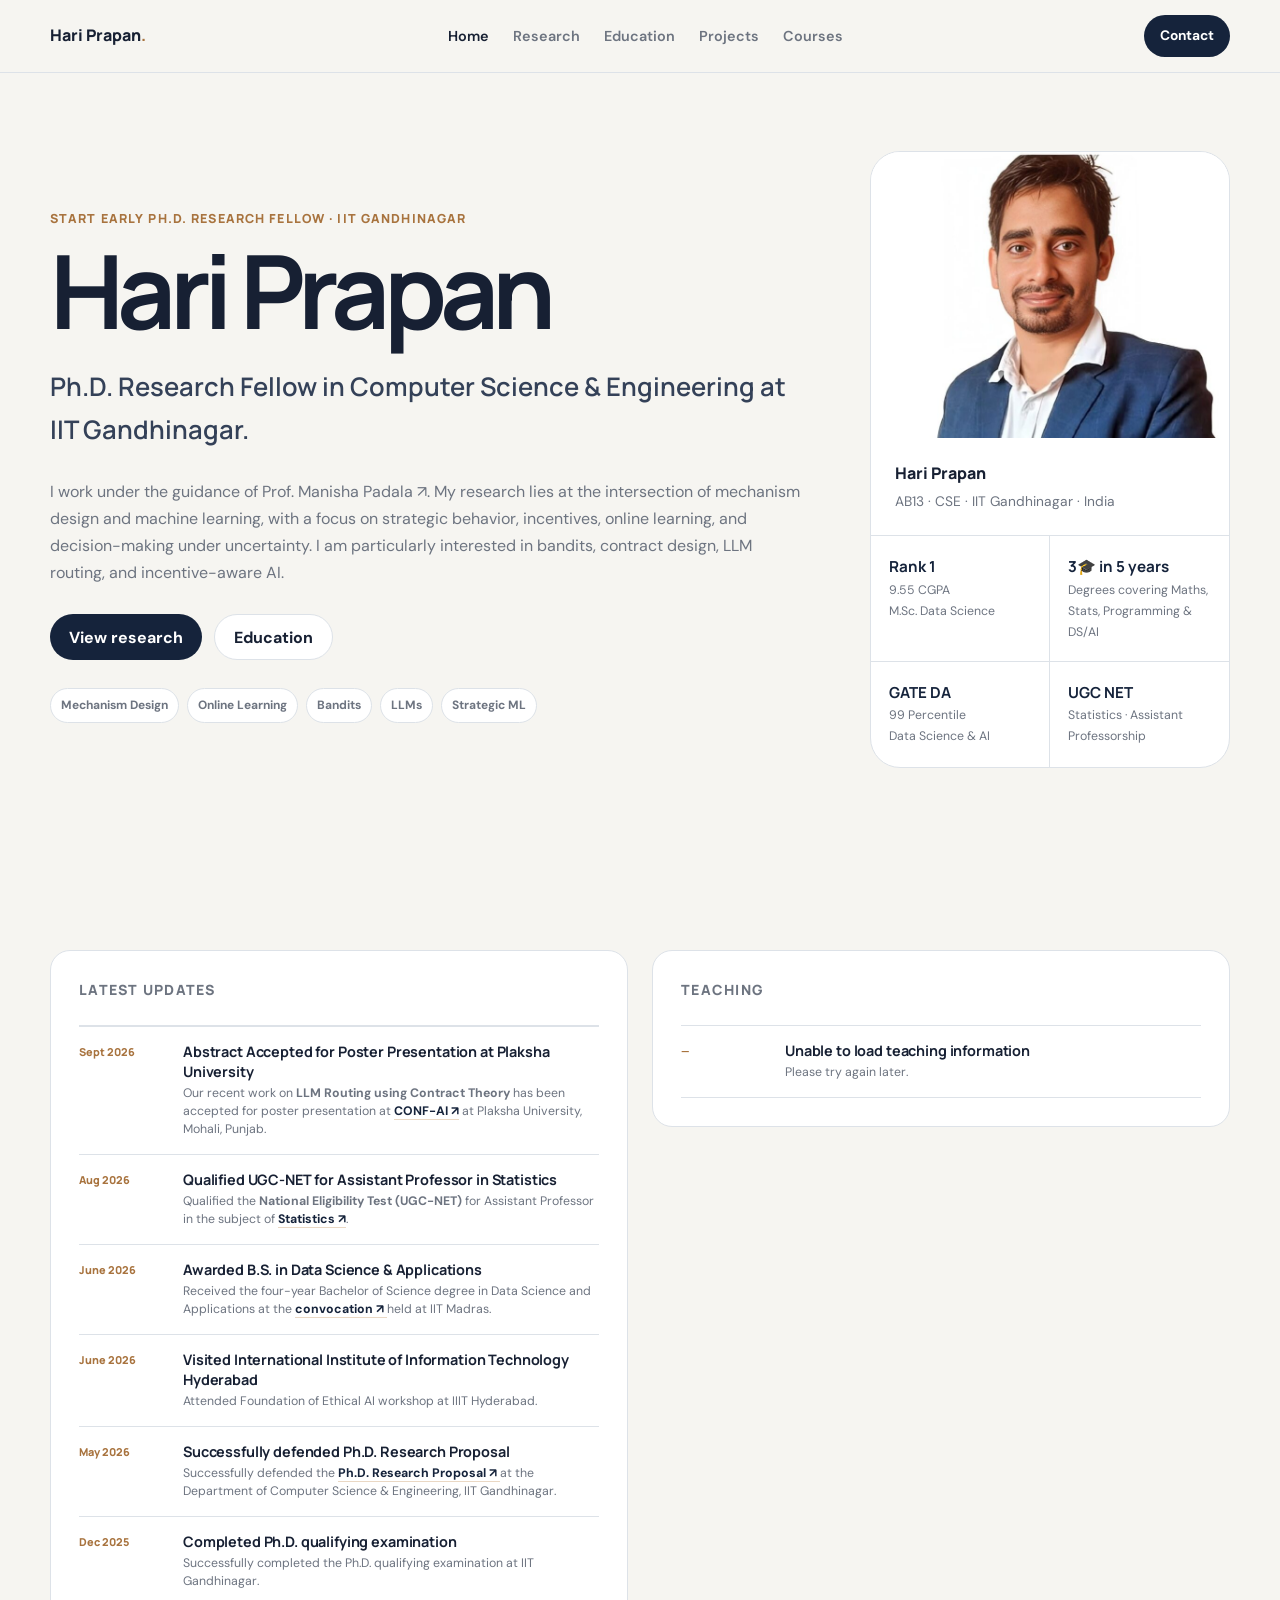
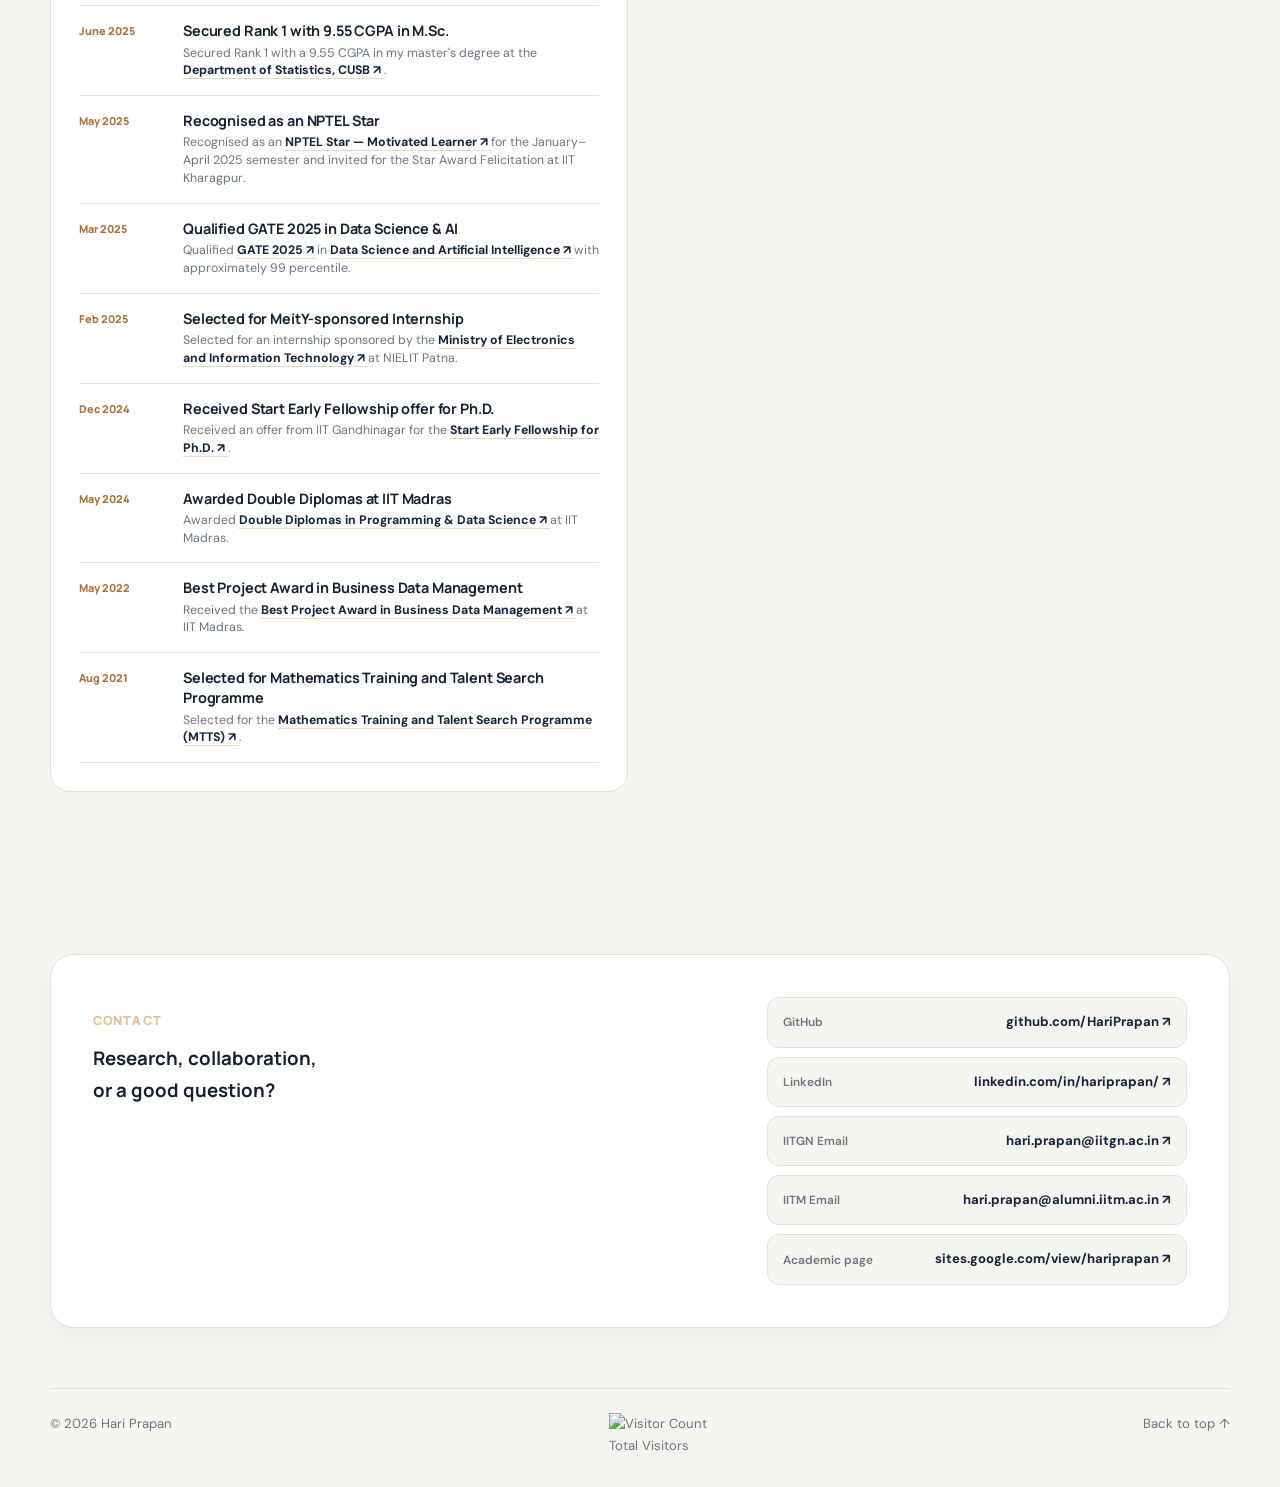
==== index.html @ aa868833 "Update index.html" ====
<!DOCTYPE html><html lang="en">
 <head>
  <link rel="canonical" href="https://www.hariprapan.in/">
  <meta charset="UTF-8"><meta name="viewport" content="width=device-width,initial-scale=1.0"><meta name="description" content="Hari Prapan — Ph.D. Research Fellow at IIT Gandhinagar.">
  <title>Hari Prapan | Ph.D. Research Fellow</title><link rel="preconnect" href="https://fonts.googleapis.com"><link rel="preconnect" href="https://fonts.gstatic.com" crossorigin><link href="https://fonts.googleapis.com/css2?family=DM+Sans:wght@400;500;600;700&family=Manrope:wght@500;600;700;800&display=swap" rel="stylesheet"><link rel="stylesheet" href="style.css">
 </head>
 
  
  <body>
    
    
    <header class="site-header"><div class="nav-shell"><a class="brand" href="index.html">Hari Prapan<span>.</span></a><nav class="nav-links"><a class="active" href="index.html">Home</a><a class="" href="research/">Research</a><a class="" href="education/">Education</a><a class="" href="projects/">Projects</a><a class="" href="courses/">Courses</a></nav>
  <a class="nav-cta" href="index.html#contact">Contact</a>
 
</div>
</header>
  <main id="top">
<section class="hero"><div class="container hero-grid"><div><p class="eyebrow">Start Early Ph.D. Research Fellow · IIT Gandhinagar</p><h1>Hari Prapan</h1><p class="hero-role">Ph.D. Research Fellow in Computer Science &amp; Engineering at IIT Gandhinagar.</p><p class="hero-description">
 I work under the guidance of Prof.
 <a
          href="https://iitgn.ac.in/faculty/cse/fac-manisha"
          target="_blank"
          rel="noreferrer"
        > Manisha Padala ↗</a>. 
 
 My research lies at the intersection of mechanism design and machine learning, with a focus on strategic behavior, incentives, online learning, and decision-making under uncertainty. I am particularly interested in bandits, contract design, LLM routing, and incentive-aware AI.</p><div class="hero-actions"><a class="btn btn-primary" href="research/">View research</a><a class="btn btn-secondary" href="education/">Education</a></div><div class="topic-row"><span>Mechanism Design</span><span>Online Learning</span><span>Bandits</span><span>LLMs</span><span>Strategic ML</span></div></div>
 <aside class="profile-panel"><div class="profile-photo"><img src="images/profile.jpg" alt="Hari Prapan"></div>
  <div class="profile-info"><p class="profile-name">Hari Prapan</p>
   <p class="profile-location">AB13 · CSE · IIT Gandhinagar · India</p></div>
  <div class="profile-stats">
    <div><strong>Rank 1</strong><span>9.55 CGPA <br> M.Sc. Data Science </span></div>
   <div><strong>3🎓 in 5 years</strong><span>Degrees covering Maths, Stats, Programming &amp DS/AI</span></div>
   
  
  <div><strong>GATE DA</strong><span>99 Percentile <br> Data Science &amp; AI </span></div>
   <div><strong>UGC NET</strong><span>Statistics · Assistant Professorship  </span></div>
  
  </div></aside></div>

</section>

  <section class="section">
  <div class="container">

    <div class="home-dual-grid">

      <!-- =========================
           LATEST UPDATES
           ========================= -->

      <section class="home-panel">

        <div class="home-panel-head">
          <p class="section-index">Latest updates</p>
         
        </div>

        <div class="compact-list">

       <div class="compact-list">

<article class="compact-row"> 
 <time>Sept 2026</time> 
 <div> 
  <h3> Abstract Accepted for Poster Presentation at Plaksha University </h3> 
  <p> Our recent work on <strong>LLM Routing using Contract Theory</strong> has been accepted for poster presentation at <a href="https://conf-ai.in/" target="_blank" rel="noreferrer">CONF-AI ↗</a> at Plaksha University, Mohali, Punjab. </p> 
 </div> </article>

<article class="compact-row"> 
 <time>Aug 2026</time> 
 <div> 
  <h3> Qualified UGC-NET for Assistant Professor in Statistics </h3> 
  <p> Qualified the <strong>National Eligibility Test (UGC-NET)</strong> for Assistant Professor in the subject of <a href="https://ugcnetonline.in/NTA_All_R_Syllabus/107/Syllabus_Statistics_UGC_NET_English.pdf" target="_blank" rel="noreferrer">Statistics ↗</a>. </p> 
 </div> </article>

  <article class="compact-row">
    <time>June 2026</time>
    <div>
      <h3>
        Awarded B.S. in Data Science &amp; Applications
      </h3>
      <p>
        Received the four-year Bachelor of Science degree in
        Data Science and Applications at the <a
          href="https://www.youtube.com/live/e6p_l44IxlU?si=OMQI3lF2x8QJC7eK&t=7065"
          target="_blank"
          rel="noreferrer"
        > convocation ↗ </a> held at IIT Madras.
      </p>
    </div>
  </article>

         <article class="compact-row">
    <time>June 2026</time>
    <div>
      <h3>
       Visited International Institute of Information Technology Hyderabad
      </h3>
      <p>
        Attended Foundation of Ethical AI workshop at IIIT Hyderabad.
      </p>
    </div>
  </article>


  <article class="compact-row">
    <time>May 2026</time>
    <div>
      <h3>
        Successfully defended Ph.D. Research Proposal
      </h3>
      <p>
        Successfully defended the
        <a
          href="https://iitgnacin-my.sharepoint.com/:p:/g/personal/hari_prapan_iitgn_ac_in/IQDS4etAulsVSpcJLOwormsEAVuypYls7J4bC6ffzDvgoTs?e=oeKnL8"
          target="_blank"
          rel="noreferrer"
        >
          Ph.D. Research Proposal ↗
        </a>
        at the Department of Computer Science &amp; Engineering,
        IIT Gandhinagar.
      </p>
    </div>
  </article>


  <article class="compact-row">
    <time>Dec 2025</time>
    <div>
      <h3>
        Completed Ph.D. qualifying examination
      </h3>
      <p>
        Successfully completed the Ph.D. qualifying examination
        at IIT Gandhinagar.
      </p>
    </div>
  </article>


  <article class="compact-row">
    <time>June 2025</time>
    <div>
      <h3>
        Secured Rank 1 with 9.55 CGPA in M.Sc.
      </h3>
      <p>
        Secured Rank 1 with a 9.55 CGPA in my master's degree at the
        <a
          href="https://www.cusb.ac.in/index.php?option=com_content&view=article&id=55&Itemid=171"
          target="_blank"
          rel="noreferrer"
        >
          Department of Statistics, CUSB ↗
        </a>.
      </p>
    </div>
  </article>


  <article class="compact-row">
    <time>May 2025</time>
    <div>
      <h3>
        Recognised as an NPTEL Star
      </h3>
      <p>
        Recognised as an
        <a
          href="https://nptel.ac.in/nptelstars/motivatedlearners"
          target="_blank"
          rel="noreferrer"
        >
          NPTEL Star — Motivated Learner ↗
        </a>
        for the January–April 2025 semester and invited for the
        Star Award Felicitation at IIT Kharagpur.
      </p>
    </div>
  </article>


  <article class="compact-row">
    <time>Mar 2025</time>
    <div>
      <h3>
        Qualified GATE 2025 in Data Science &amp; AI
      </h3>
      <p>
        Qualified
        <a
          href="https://www.cusb.ac.in/index.php?option=com_content&view=article&id=687:over-50-students-from-various-departments-of-cusb-qualified-for-gate-2025&catid=57&Itemid=620"
          target="_blank"
          rel="noreferrer"
        >
          GATE 2025 ↗
        </a>
        in
        <a
          href="https://gate2025.iitr.ac.in/doc/2025/GATE%20_DA_2025_Syllabus.pdf"
          target="_blank"
          rel="noreferrer"
        >
          Data Science and Artificial Intelligence ↗
        </a>
        with approximately 99 percentile.
      </p>
    </div>
  </article>


  <article class="compact-row">
    <time>Feb 2025</time>
    <div>
      <h3>
        Selected for MeitY-sponsored Internship
      </h3>
      <p>
        Selected for an internship sponsored by the
        <a
          href="https://meity.gov.in/"
          target="_blank"
          rel="noreferrer"
        >
          Ministry of Electronics and Information Technology ↗
        </a>
        at NIELIT Patna.
      </p>
    </div>
  </article>


  <article class="compact-row">
    <time>Dec 2024</time>
    <div>
      <h3>
        Received Start Early Fellowship offer for Ph.D.
      </h3>
      <p>
        Received an offer from IIT Gandhinagar for the
        <a
          href="https://drive.google.com/file/d/1uuGOhUG_l1PXZbq8plpixRCumXKdYAtV/view?usp=sharing"
          target="_blank"
          rel="noreferrer"
        >
          Start Early Fellowship for Ph.D. ↗
        </a>.
      </p>
    </div>
  </article>


  <article class="compact-row">
    <time>May 2024</time>
    <div>
      <h3>
        Awarded Double Diplomas at IIT Madras
      </h3>
      <p>
        Awarded
        <a
          href="https://youtu.be/Y0g2b3J8hXM?si=j49SqwjhG3Vkfgus&t=1729"
          target="_blank"
          rel="noreferrer"
        >
          Double Diplomas in Programming &amp; Data Science ↗
        </a>
        at IIT Madras.
      </p>
    </div>
  </article>


  <article class="compact-row">
    <time>May 2022</time>
    <div>
      <h3>
        Best Project Award in Business Data Management
      </h3>
      <p>
        Received the
        <a
          href="https://study.iitm.ac.in/student-achievements/projects/BDM%20Capstone/2022/May%20Term%202022"
          target="_blank"
          rel="noreferrer"
        >
          Best Project Award in Business Data Management ↗
        </a>
        at IIT Madras.
      </p>
    </div>
  </article>


  <article class="compact-row">
    <time>Aug 2021</time>
    <div>
      <h3>
        Selected for Mathematics Training and Talent Search Programme
      </h3>
      <p>
        Selected for the
        <a
          href="https://mtts.org.in/wp-content/uploads/2021/07/ofcm2021-selection-list-full.pdf"
          target="_blank"
          rel="noreferrer"
        >
          Mathematics Training and Talent Search Programme (MTTS) ↗
        </a>.
      </p>
    </div>
  </article>

</div>

        </div>

      </section>



     <!-- =========================
     TEACHING
     ========================= -->

<section class="home-panel">

  <div class="home-panel-head">
    <p class="section-index">
      Teaching
    </p>
  </div>

  <!-- Teaching entries will be loaded automatically -->
  <div class="compact-list" id="teaching-list">

    <!-- Loading message -->
    <div class="compact-row" id="teaching-loading">
      <time>Loading</time>
      <div>
        <h3>Loading teaching experience...</h3>
        <p>Please wait.</p>
      </div>
    </div>

  </div>

</section>


     
    </div>

  </div>
</section>
<section id="contact" class="contact-section">
  <div class="container"><div class="contact-panel">
    <div><p class="section-index" style="color:#e2bc92">Contact</p>
      <h3>Research, collaboration,<br>or a good question?</h3>
     
    </div><div class="contact-links">
      <a href="https://github.com/HariPrapan" target="_blank"><span>GitHub</span><strong>github.com/HariPrapan ↗</strong></a>
      <a href="https://www.linkedin.com/in/hariprapan/" target="_blank"><span>LinkedIn</span><strong>linkedin.com/in/hariprapan/ ↗</strong></a>
     <a href="mailto:hari.prapan@iitgn.ac.in"><span>IITGN Email</span><strong>hari.prapan@iitgn.ac.in ↗</strong></a>
     <a href="mailto:hari.prapan@alumni.iitm.ac.in"><span>IITM Email</span><strong>hari.prapan@alumni.iitm.ac.in ↗</strong></a>
     <a href="https://sites.google.com/view/hariprapan/" target="_blank"><span>Academic page</span><strong>sites.google.com/view/hariprapan ↗</strong></a></div></div></div>

  </section>
  </main>
   <!-- <footer class="site-footer"><div class="container footer-row"><span>© 2026 Hari Prapan</span><a href="#top">Back to top ↑</a></div>
</footer>
 -->
<footer class="site-footer">
  <div class="container footer-row">
    <span>© 2026 Hari Prapan</span>

    <div class="visitor-counter">
      <img 
        src="https://www.easycounter.com/counter.php?hariprapan"
        border="0"
        alt="Visitor Count"
      >
      <span>Total Visitors</span>
    </div>

    <a href="#top">Back to top ↑</a>
  </div>
</footer>

   <script>

  /*
   * ==========================================
   * GOOGLE SHEETS → TEACHING SECTION
   * ==========================================
   */

  const TEACHING_SHEET_URL =
    "https://docs.google.com/spreadsheets/d/e/2PACX-1vR9oUjfBWdf-Z8QhOGrE8JK8fcGK5Io_TpUBzTR_tbhsaF2whx5bLVgYDDShZ_bjOrnYDABsMBkF5nP/pub?gid=0&single=true&output=csv" ;


  /*
   * Escape HTML to prevent accidental HTML
   * from being inserted into the page.
   */
  function escapeHTML(value) {

    return String(value || "")
      .replace(/&/g, "&amp;")
      .replace(/</g, "&lt;")
      .replace(/>/g, "&gt;")
      .replace(/"/g, "&quot;")
      .replace(/'/g, "&#039;");

  }


  /*
   * Simple CSV parser.
   *
   * Handles commas inside quoted cells.
   */
  function parseCSV(csv) {

    const rows = [];
    let row = [];
    let value = "";
    let insideQuotes = false;

    for (let i = 0; i < csv.length; i++) {

      const char = csv[i];
      const next = csv[i + 1];

      if (char === '"' && insideQuotes && next === '"') {

        value += '"';
        i++;

      }

      else if (char === '"') {

        insideQuotes = !insideQuotes;

      }

      else if (char === "," && !insideQuotes) {

        row.push(value.trim());
        value = "";

      }

      else if ((char === "\n" || char === "\r") && !insideQuotes) {

        if (char === "\r" && next === "\n") {
          i++;
        }

        row.push(value.trim());

        if (row.some(cell => cell !== "")) {
          rows.push(row);
        }

        row = [];
        value = "";

      }

      else {

        value += char;

      }

    }


    // Add final cell
    if (value !== "" || row.length > 0) {

      row.push(value.trim());

      if (row.some(cell => cell !== "")) {
        rows.push(row);
      }

    }

    return rows;

  }


  /*
   * Convert CSV rows into objects.
   */
  function csvToObjects(rows) {

    if (rows.length < 2) {
      return [];
    }

    const headers = rows[0].map(header =>
      header.trim().toLowerCase()
    );

    return rows.slice(1).map(row => {

      const object = {};

      headers.forEach((header, index) => {

        object[header] = row[index] || "";

      });

      return object;

    });

  }


  /*
   * Create one teaching entry.
   */
  function createTeachingEntry(item) {

    const article = document.createElement("article");

    article.className = "compact-row";


    const date = escapeHTML(item.date);

    const course = escapeHTML(item.course);

    const role = escapeHTML(item.role);

    const institution = escapeHTML(item.institution);


    article.innerHTML = `

      <time>
        ${date}
      </time>

      <div>

        <h3>
          ${course}
        </h3>

        <p>
          ${role} · ${institution}
        </p>

      </div>

    `;


    return article;

  }


  /*
   * Load teaching data.
   */
  async function loadTeaching() {

    const container =
      document.getElementById("teaching-list");


    if (!container) {
      return;
    }


    try {

      const response =
        await fetch(TEACHING_SHEET_URL + "&cache=" + Date.now());


      if (!response.ok) {

        throw new Error(
          "Unable to fetch Google Sheet."
        );

      }


      const csv =
        await response.text();


      const rows =
        parseCSV(csv);


      const teaching =
        csvToObjects(rows);


      /*
       * Remove loading message.
       */
      container.innerHTML = "";


      /*
       * If the sheet is empty.
       */
      if (teaching.length === 0) {

        container.innerHTML = `

          <div class="compact-row">

            <time>—</time>

            <div>

              <h3>
                No teaching entries yet
              </h3>

              <p>
                Teaching information will appear here automatically.
              </p>

            </div>

          </div>

        `;

        return;

      }


      /*
       * Add each teaching entry.
       */
      teaching.forEach(item => {

        /*
         * Ignore completely empty rows.
         */
        if (
          !item.date &&
          !item.course &&
          !item.role &&
          !item.institution
        ) {
          return;
        }


        const entry =
          createTeachingEntry(item);


        container.appendChild(entry);

      });

    }


    catch (error) {

      console.error(
        "Teaching section error:",
        error
      );


      container.innerHTML = `

        <div class="compact-row">

          <time>—</time>

          <div>

            <h3>
              Unable to load teaching information
            </h3>

            <p>
              Please try again later.
            </p>

          </div>

        </div>

      `;

    }

  }


  /*
   * Start loading the teaching section.
   */
  document.addEventListener(
    "DOMContentLoaded",
    loadTeaching
  );

</script>
</body></html>
---- style.css ----
/* =========================================================
   HARI PRAPAN — SHARED STYLESHEET
   ========================================================= */


/* =========================================================
   1. ROOT VARIABLES
   ========================================================= */

:root {
  --bg: #f6f5f1;
  --surface: #ffffff;
  --soft: #eef1f4;

  --ink: #172033;
  --muted: #6d7480;

  --line: #dde2e8;

  --navy: #15233b;

  --accent: #a8733e;
  --accent-soft: #ead8c4;

  --radius: 20px;

  --container: 1180px;

  --body: "DM Sans", sans-serif;
  --display: "Manrope", sans-serif;
}


/* =========================================================
   2. GLOBAL RESET
   ========================================================= */

* {
  box-sizing: border-box;
}

html {
  scroll-behavior: smooth;
}

body {
  margin: 0;

  background: var(--bg);

  color: var(--ink);

  font-family: var(--body);

  line-height: 1.7;
}

img {
  display: block;

  width: 100%;
}

a {
  color: inherit;

  text-decoration: none;
}

h1,
h2,
h3,
h4 {
  margin-top: 0;

  font-family: var(--display);
}


/* =========================================================
   3. GENERAL LAYOUT
   ========================================================= */

.container {
  width: min(
    var(--container),
    calc(100% - 48px)
  );

  margin: auto;
}

.section {
  padding: 92px 0;
}

.section-soft {
  background: var(--soft);
}


/* =========================================================
   4. NAVIGATION
   ========================================================= */

.site-header {
  position: sticky;

  top: 0;

  z-index: 50;

  background: rgba(246, 245, 241, 0.94);

  backdrop-filter: blur(16px);

  border-bottom: 1px solid var(--line);
}

.nav-shell {
  width: min(
    var(--container),
    calc(100% - 48px)
  );

  min-height: 72px;

  margin: auto;

  display: flex;

  align-items: center;

  justify-content: space-between;

  gap: 24px;
}

.brand {
  font-family: var(--display);

  font-weight: 800;
}

.brand span {
  color: var(--accent);
}

.nav-links {
  display: flex;

  gap: 24px;
}

.nav-links a {
  color: var(--muted);

  font-size: 0.9rem;

  font-weight: 600;

  transition: color 0.2s ease;
}

.nav-links a:hover,
.nav-links a.active {
  color: var(--ink);
}

.nav-cta {
  padding: 9px 16px;

  border-radius: 999px;

  background: var(--navy);

  color: #ffffff;

  font-size: 0.86rem;

  font-weight: 700;
}


/* =========================================================
   5. COMMON TYPOGRAPHY
   ========================================================= */

.eyebrow,
.section-index,
.card-label,
.card-number {
  color: var(--accent);

  font-family: var(--display);

  font-size: 0.78rem;

  font-weight: 800;

  letter-spacing: 0.09em;

  text-transform: uppercase;
}

.section-intro {
  color: var(--muted);
}


/* =========================================================
   6. HERO
   ========================================================= */

.hero {
  padding: 78px 0 90px;
}

.hero-grid {
  display: grid;

  grid-template-columns:
    minmax(0, 1.45fr)
    360px;

  gap: 68px;

  align-items: center;
}

.hero h1 {
  margin-bottom: 16px;

  font-size: clamp(
    4rem,
    8vw,
    7rem
  );

  line-height: 0.95;

  letter-spacing: -0.065em;
}

.hero-role {
  max-width: 780px;

  color: #344158;

  font-family: var(--display);

  font-size: clamp(
    1.2rem,
    2vw,
    1.6rem
  );

  font-weight: 600;
}

.hero-description {
  max-width: 760px;

  color: var(--muted);
}

.hero-actions {
  display: flex;

  flex-wrap: wrap;

  gap: 12px;

  margin-top: 28px;
}


/* =========================================================
   7. BUTTONS
   ========================================================= */

.btn {
  display: inline-flex;

  min-height: 46px;

  padding: 0 19px;

  align-items: center;

  justify-content: center;

  border-radius: 999px;

  font-weight: 700;

  transition:
    transform 0.2s ease,
    background 0.2s ease,
    border-color 0.2s ease;
}

.btn:hover {
  transform: translateY(-1px);
}

.btn-primary {
  background: var(--navy);

  color: #ffffff;
}

.btn-secondary {
  background: #ffffff;

  border: 1px solid var(--line);
}


/* =========================================================
   8. TAGS
   ========================================================= */

.topic-row,
.tag-row,
.course-meta {
  display: flex;

  flex-wrap: wrap;

  gap: 8px;
}

.topic-row {
  margin-top: 28px;
}

.topic-row span,
.tag-row span,
.course-meta span {
  padding: 6px 10px;

  border: 1px solid var(--line);

  border-radius: 999px;

  background: #ffffff;

  color: var(--muted);

  font-size: 0.75rem;

  font-weight: 700;
}


/* =========================================================
   9. PROFILE CARD
   ========================================================= */

.profile-panel {
  overflow: hidden;

  background: #ffffff;

  border: 1px solid var(--line);

  border-radius: 30px;
}

.profile-photo {
  aspect-ratio: 4 / 3.2;

  background: #e8ebef;
}

.profile-photo img {
  width: 100%;

  height: 100%;

  object-fit: cover;
}

.profile-info {
  padding: 22px 24px;

  border-bottom: 1px solid var(--line);
}

.profile-name {
  margin: 0;

  font-family: var(--display);

  font-weight: 800;
}

.profile-location {
  margin: 2px 0 0;

  color: var(--muted);

  font-size: 0.86rem;
}

.profile-stats {
  display: grid;

  grid-template-columns:
    1fr 1fr;
}

.profile-stats div {
  min-height: 105px;

  padding: 18px;

  border-bottom: 1px solid var(--line);
}

.profile-stats div:nth-child(odd) {
  border-right: 1px solid var(--line);
}

.profile-stats div:nth-last-child(-n + 2) {
  border-bottom: 0;
}

.profile-stats strong,
.profile-stats span {
  display: block;
}

.profile-stats strong {
  color: var(--navy);

  font-family: var(--display);

  font-size: 0.95rem;
}

.profile-stats span {
  color: var(--muted);

  font-size: 0.77rem;
}


/* =========================================================
   10. SECTION HEADINGS
   ========================================================= */

.section-head {
  display: grid;

  grid-template-columns:
    minmax(0, 0.95fr)
    minmax(300px, 0.72fr);

  gap: 64px;

  align-items: end;

  margin-bottom: 48px;
}

.section-head h2,
.contact-panel h2 {
  margin: 0;

  font-size: clamp(
    2.2rem,
    4vw,
    3.8rem
  );

  line-height: 1.08;

  letter-spacing: -0.045em;
}


/* =========================================================
   11. GENERAL CARD GRID
   ========================================================= */

.card-grid {
  display: grid;

  grid-template-columns:
    repeat(2, 1fr);

  gap: 20px;
}

.info-card,
.research-card,
.project-card,
.course-card {
  display: flex;

  flex-direction: column;

  min-height: 250px;

  padding: 28px;

  background: #ffffff;

  border: 1px solid var(--line);

  border-radius: var(--radius);
}

.card-label,
.card-number {
  margin-bottom: 34px;
}

.info-card h3,
.research-card h3,
.project-card h3,
.course-card h3 {
  margin-bottom: 12px;

  font-size: 1.35rem;
}

.info-card p,
.research-card p,
.project-card p,
.course-card p {
  color: var(--muted);
}

.tag-row,
.course-meta {
  margin-top: auto;

  padding-top: 22px;
}


/* =========================================================
   12. HOME PAGE
   LATEST UPDATES + TEACHING
   ========================================================= */

.home-dual-grid {
  display: grid;

  grid-template-columns:
    repeat(2, minmax(0, 1fr));

  gap: 24px;

  align-items: start;
}


/* Individual panel */

.home-panel {
  min-width: 0;

  padding: 28px;

  border: 1px solid var(--line);

  border-radius: var(--radius);

  background: var(--surface);
}


/* Panel heading */

.home-panel-head {
  margin-bottom: 24px;
}

.home-panel-head .section-index {
  margin-bottom: 8px;
}

.home-panel-head h2 {
  margin: 0 0 10px;

  font-size: 1.75rem;

  line-height: 1.2;

  letter-spacing: -0.035em;
}

.home-panel-head p:last-child {
  max-width: 450px;

  margin: 0;

  color: var(--muted);

  font-size: 0.88rem;

  line-height: 1.6;
}


/* =========================================================
   13. COMPACT LIST
   Used inside Latest Updates and Teaching
   ========================================================= */

.compact-list {
  width: 100%;

  border-top: 1px solid var(--line);
}

.compact-row {
  display: grid;

  grid-template-columns:
    88px
    minmax(0, 1fr);

  gap: 16px;

  padding: 15px 0;

  border-bottom: 1px solid var(--line);
}


/* Date */

.compact-row time {
  padding-top: 2px;

  color: var(--accent);

  font-family: var(--display);

  font-size: 0.68rem;

  font-weight: 800;

  line-height: 1.4;
}


/* Main row title */

.compact-row h3 {
  margin: 0 0 3px;

  font-size: 0.9rem;

  line-height: 1.4;

  letter-spacing: -0.01em;
}


/* Row description */

.compact-row p {
  margin: 0;

  color: var(--muted);

  font-size: 0.77rem;

  line-height: 1.45;
}
.compact-row p a {
  color: var(--navy);
  font-weight: 700;
  border-bottom: 1px solid var(--accent-soft);
  transition: color 0.2s ease, border-color 0.2s ease;
}

.compact-row p a:hover {
  color: var(--accent);
  border-color: var(--accent);
}

/* Footer inside teaching panel */

.panel-footer {
  padding-top: 18px;
}

.small-link {
  color: var(--navy);

  font-size: 0.8rem;

  font-weight: 700;

  transition: color 0.2s ease;
}

.small-link:hover {
  color: var(--accent);
}

/* =========================================================
   14. CONTACT — LIGHT THEME
   ========================================================= */

.contact-section {
  padding: 70px 0 60px;

  background: var(--bg);
}


/* Main contact container */

.contact-panel {
  display: grid;

  grid-template-columns:
    1fr 420px;

  gap: 60px;

  padding: 42px;

  border: 1px solid var(--line);

  border-radius: 24px;

  background: var(--surface);

  box-shadow:
    0 8px 24px
    rgba(18, 28, 45, 0.04);
}


/* Contact heading */

.contact-panel h2,
.contact-panel h3 {
  margin-bottom: 12px;

  color: var(--ink);
}


/* Description */

.contact-copy {
  max-width: 620px;

  margin-bottom: 0;

  color: var(--muted);

  font-size: 0.92rem;

  line-height: 1.7;
}


/* =========================================================
   CONTACT LINKS
   ========================================================= */

.contact-links {
  display: grid;

  gap: 9px;
}


.contact-links a {
  display: flex;

  align-items: center;

  justify-content: space-between;

  gap: 14px;

  padding: 13px 15px;

  border: 1px solid var(--line);

  border-radius: 12px;

  background: var(--bg);

  color: var(--ink);

  transition:
    background 0.2s ease,
    border-color 0.2s ease,
    transform 0.2s ease;
}


/* Hover */

.contact-links a:hover {
  background: var(--soft);

  border-color: #c8ced6;

  transform: translateY(-1px);
}


/* Small label */

.contact-links span {
  color: var(--muted);

  font-size: 0.74rem;

  font-weight: 600;
}


/* Actual address / link */

.contact-links strong {
  color: var(--navy);

  font-size: 0.82rem;

  font-weight: 700;
}


/* =========================================================
   MOBILE
   ========================================================= */

@media (max-width: 840px) {

  .contact-panel {
    grid-template-columns: 1fr;

    gap: 30px;

    padding: 32px;
  }

}


@media (max-width: 600px) {

  .contact-section {
    padding: 55px 0;
  }


  .contact-panel {
    padding: 24px 20px;

    border-radius: 18px;
  }


  .contact-links a {
    align-items: flex-start;

    flex-direction: column;

    gap: 3px;
  }

}
/* =========================================================
   15. FOOTER
   ========================================================= */

.site-footer {
  padding: 0 0 30px;
}

.footer-row {
  display: flex;

  justify-content: space-between;

  padding-top: 24px;

  border-top: 1px solid var(--line);

  color: var(--muted);

  font-size: 0.82rem;
}


/* =========================================================
   16. SUBPAGE HERO
   ========================================================= */

.page-hero {
  padding: 70px 0 62px;

  border-bottom: 1px solid var(--line);
}

.page-hero h1 {
  margin: 8px 0 20px;

  font-size: clamp(
    3.2rem,
    7vw,
    6.2rem
  );

  line-height: 0.98;

  letter-spacing: -0.05em;
}

.page-hero p:last-child {
  max-width: 800px;

  color: var(--muted);

  font-size: 1.05rem;
}


/* =========================================================
   17. RESEARCH FEATURE
   ========================================================= */

.research-feature {
  display: grid;

  grid-template-columns:
    200px 1fr;

  gap: 36px;

  padding: 34px;

  margin-bottom: 20px;

  border-radius: var(--radius);

  background: var(--navy);

  color: #ffffff;
}

.research-feature .feature-label {
  color: #e2bc92;

  font-family: var(--display);

  font-size: 0.74rem;

  font-weight: 800;

  text-transform: uppercase;
}

.research-feature h3 {
  color: #ffffff;

  font-size: 1.6rem;
}

.research-feature p {
  margin: 0;

  color: rgba(
    255,
    255,
    255,
    0.72
  );
}


/* =========================================================
   18. EDUCATION GRID
   ========================================================= */

.education-grid {
  display: grid;

  grid-template-columns:
    repeat(2, minmax(0, 1fr));

  gap: 24px;
}

.education-card {
  display: flex;

  flex-direction: column;

  overflow: hidden;

  background: #ffffff;

  border: 1px solid var(--line);

  border-radius: var(--radius);
}


/* =========================================================
   19. EDUCATION IMAGE SLIDER
   ========================================================= */

.edu-slider {
  position: relative;

  aspect-ratio: 16 / 8;

  overflow: hidden;

  background: #e5e9ee;
}

.edu-slides,
.edu-slide {
  position: absolute;

  inset: 0;

  width: 100%;

  height: 100%;
}

.edu-slide {
  object-fit: cover;

  object-position: center;

  opacity: 0;

  transition:
    opacity 1.5s ease,
    transform 7s ease;
}

.edu-slide.active {
  opacity: 1;

  transform: scale(1.035);
}


/* Image dark overlay */

.edu-image-overlay {
  position: absolute;

  inset: 0;

  z-index: 2;

  background:
    linear-gradient(
      to top,
      rgba(10, 20, 35, 0.5),
      transparent 65%
    );
}


/* Institution label */

.edu-monogram {
  position: absolute;

  z-index: 3;

  left: 20px;

  bottom: 18px;

  padding: 7px 11px;

  border-radius: 8px;

  background:
    rgba(15, 29, 49, 0.8);

  color: #ffffff;

  font-family: var(--display);

  font-size: 0.78rem;

  font-weight: 800;
}


/* Slider dots */

.edu-dots {
  position: absolute;

  z-index: 4;

  right: 18px;

  bottom: 20px;

  display: flex;

  gap: 6px;
}

.edu-dot {
  width: 6px;

  height: 6px;

  padding: 0;

  border: 0;

  border-radius: 999px;

  background:
    rgba(255, 255, 255, 0.45);

  cursor: pointer;

  transition:
    width 0.3s ease,
    background 0.3s ease;
}

.edu-dot.active {
  width: 18px;

  background: #ffffff;
}


/* =========================================================
   20. EDUCATION CONTENT
   ========================================================= */

.edu-content {
  display: flex;

  flex: 1;

  flex-direction: column;

  padding: 27px 28px 28px;
}

.edu-topline {
  display: flex;

  justify-content: space-between;

  align-items: center;

  gap: 14px;

  margin-bottom: 15px;
}

.edu-topline a {
  color: var(--muted);

  font-size: 0.8rem;

  font-weight: 700;
}

.edu-topline a:hover {
  color: var(--ink);
}

.date-pill {
  padding: 5px 9px;

  border-radius: 999px;

  background: var(--accent-soft);

  color: #7c542d;

  font-size: 0.71rem;

  font-weight: 800;
}

.edu-content h3 {
  margin-bottom: 13px;

  font-size: 1.32rem;

  line-height: 1.35;
}

.edu-content p {
  color: var(--muted);

  font-size: 0.94rem;
}

.edu-content .tag-row {
  margin-top: auto;
}


/* =========================================================
   21. TABLET
   ========================================================= */

@media (max-width: 900px) {

  .home-dual-grid {
    grid-template-columns: 1fr;
  }

}


@media (max-width: 840px) {

  .container,
  .nav-shell {
    width: min(
      100% - 32px,
      var(--container)
    );
  }


  .nav-links {
    display: none;
  }


  .hero-grid,
  .section-head,
  .contact-panel,
  .research-feature {
    grid-template-columns: 1fr;
  }


  .profile-panel {
    max-width: 520px;
  }


  .education-grid,
  .card-grid {
    grid-template-columns: 1fr;
  }

}


/* =========================================================
   22. MOBILE
   ========================================================= */

@media (max-width: 600px) {

  .section {
    padding: 68px 0;
  }


  /* HERO */

  .hero {
    padding:
      52px 0
      68px;
  }


  .hero-actions {
    flex-direction: column;
  }


  .btn {
    width: 100%;
  }


  /* PROFILE */

  .profile-stats {
    grid-template-columns: 1fr;
  }


  .profile-stats div {
    min-height: auto;

    border-right: 0 !important;

    border-bottom:
      1px solid
      var(--line) !important;
  }


  .profile-stats div:last-child {
    border-bottom: 0 !important;
  }


  /* HOME PARALLEL PANELS */

  .home-panel {
    padding: 23px 20px;
  }


  .home-panel-head h2 {
    font-size: 1.5rem;
  }


  .compact-row {
    grid-template-columns: 1fr;

    gap: 4px;

    padding: 14px 0;
  }


  .compact-row time {
    font-size: 0.67rem;
  }


  .compact-row h3 {
    font-size: 0.88rem;
  }


  .compact-row p {
    font-size: 0.76rem;
  }


  /* EDUCATION */

  .edu-slider {
    aspect-ratio: 16 / 9;
  }


  .edu-topline {
    flex-direction: column;

    align-items: flex-start;
  }


  /* CONTACT */

  .contact-panel {
    padding: 34px 22px;
  }


  .contact-links a {
    flex-direction: column;
  }


  /* FOOTER */

  .footer-row {
    flex-direction: column;

    gap: 6px;
  }

}
/* =========================================================
   RESEARCH PAGE — PUBLICATIONS
   ========================================================= */

.paper-list {
  display: grid;

  gap: 24px;
}


/* =========================================================
   PAPER CARD
   ========================================================= */

.paper-card {
  display: grid;

  grid-template-columns:
    65px minmax(0, 1fr);

  gap: 26px;

  padding: 34px;

  border: 1px solid var(--line);

  border-radius: var(--radius);

  background: var(--surface);
}


.paper-number {
  color: var(--accent);

  font-family: var(--display);

  font-size: 0.78rem;

  font-weight: 800;

  letter-spacing: 0.08em;
}


.paper-content {
  min-width: 0;
}


/* =========================================================
   PAPER STATUS
   ========================================================= */

.paper-meta {
  display: flex;

  flex-wrap: wrap;

  align-items: center;

  gap: 8px;

  margin-bottom: 17px;
}


.paper-status,
.paper-type {
  display: inline-flex;

  align-items: center;

  padding: 5px 9px;

  border-radius: 999px;

  font-size: 0.7rem;

  font-weight: 800;
}


.paper-status {
  background: var(--accent-soft);

  color: #7c542d;
}


.paper-type {
  border: 1px solid var(--line);

  color: var(--muted);

  background: #ffffff;
}


/* =========================================================
   PAPER TITLE
   ========================================================= */

.paper-title {
  max-width: 900px;

  margin: 0 0 12px;

  font-size: clamp(
    1.55rem,
    2.5vw,
    2.15rem
  );

  line-height: 1.28;

  letter-spacing: -0.035em;
}


/* =========================================================
   AUTHORS
   ========================================================= */

.paper-authors {
  margin: 0 0 23px;

  color: var(--muted);

  font-size: 0.92rem;
}


.paper-authors strong {
  color: var(--ink);
}


.paper-authors a {
  color: var(--navy);

  font-weight: 700;

  border-bottom:
    1px solid
    var(--accent-soft);

  transition:
    color 0.2s ease,
    border-color 0.2s ease;
}


.paper-authors a:hover {
  color: var(--accent);

  border-color: var(--accent);
}


/* =========================================================
   ABSTRACT
   ========================================================= */

.paper-abstract {
  max-width: 950px;
}


.paper-abstract p {
  margin: 0 0 14px;

  color: var(--muted);

  font-size: 0.95rem;

  line-height: 1.78;
}


.paper-abstract p:last-child {
  margin-bottom: 0;
}


/* =========================================================
   PAPER TAGS
   ========================================================= */

.paper-content .tag-row {
  margin-top: 22px;

  padding-top: 0;
}


/* =========================================================
   PAPER LINKS
   ========================================================= */

.paper-links {
  display: flex;

  flex-wrap: wrap;

  gap: 10px;

  margin-top: 22px;
}


.paper-links a {
  display: inline-flex;

  align-items: center;

  padding: 7px 12px;

  border: 1px solid var(--line);

  border-radius: 999px;

  background: #ffffff;

  color: var(--navy);

  font-size: 0.78rem;

  font-weight: 700;

  transition:
    background 0.2s ease,
    border-color 0.2s ease;
}


.paper-links a:hover {
  border-color: var(--navy);

  background: var(--soft);
}


/* =========================================================
   RESEARCH INTERESTS
   ========================================================= */

.research-interest-grid {
  display: grid;

  grid-template-columns:
    repeat(2, minmax(0, 1fr));

  gap: 18px;
}


.research-interest {
  padding: 27px;

  border: 1px solid var(--line);

  border-radius: var(--radius);

  background: var(--surface);
}


.research-interest > span {
  display: block;

  margin-bottom: 34px;

  color: var(--accent);

  font-family: var(--display);

  font-size: 0.75rem;

  font-weight: 800;
}


.research-interest h3 {
  margin-bottom: 10px;

  font-size: 1.25rem;
}


.research-interest p {
  margin: 0;

  color: var(--muted);

  font-size: 0.9rem;

  line-height: 1.7;
}


/* =========================================================
   RESPONSIVE RESEARCH PAGE
   ========================================================= */

@media (max-width: 700px) {

  .paper-card {
    grid-template-columns: 1fr;

    gap: 10px;

    padding: 25px 21px;
  }


  .paper-number {
    margin-bottom: 4px;
  }


  .paper-title {
    font-size: 1.45rem;
  }


  .paper-abstract p {
    font-size: 0.9rem;
  }


  .research-interest-grid {
    grid-template-columns: 1fr;
  }

}


/* =========================================================
   COURSES PAGE
   FIVE INSTITUTIONS IN FIVE COLUMNS
   ========================================================= */


/* ---------------------------------------------------------
   Make the courses page wider than the normal site content
   --------------------------------------------------------- */

.courses-page .container {
  width: min(1760px, calc(100% - 40px));
}


/* =========================================================
   PAGE INTRO
   ========================================================= */

.courses-page {
  padding: 60px 0 90px;
}

.courses-intro {
  max-width: 900px;

  margin: 0 0 35px;

  color: var(--muted);

  font-size: 0.95rem;

  line-height: 1.7;
}


/* =========================================================
   FIVE-COLUMN LAYOUT
   ========================================================= */

.course-groups {
  display: grid;

  /*
    5 equal columns:
    DU | IITM | CUSB | IITGN | NPTEL
  */

  grid-template-columns:
    repeat(5, minmax(0, 1fr));

  gap: 14px;

  align-items: start;
}


/* =========================================================
   EACH INSTITUTION COLUMN
   ========================================================= */

.course-group {
  min-width: 0;

  overflow: hidden;

  border: 1px solid var(--line);

  border-radius: 16px;

  background: var(--surface);
}


/* =========================================================
   COLUMN HEADER
   ========================================================= */

.course-group-head {
  min-height: 130px;

  display: flex;

  flex-direction: column;

  align-items: flex-start;

  justify-content: flex-start;

  gap: 8px;

  padding: 20px 18px;

  border-bottom: 1px solid var(--line);

  background: #ffffff;
}


/* Degree name */

.course-group-head .section-index {
  margin: 0 0 6px;

  color: var(--accent);

  font-size: 0.65rem;

  line-height: 1.4;

  letter-spacing: 0.07em;
}


/* Institution */

.course-group-head h2 {
  margin: 0 0 7px;

  font-size: 1.05rem;

  line-height: 1.3;

  letter-spacing: -0.025em;
}


/* Description */

.course-group-head p {
  margin: 0;

  color: var(--muted);

  font-size: 0.72rem;

  line-height: 1.5;
}


/* Programme / syllabus link */

.course-group-head a {
  margin-top: auto;

  color: var(--accent);

  font-size: 0.7rem;

  font-weight: 700;

  line-height: 1.4;
}


/* =========================================================
   COURSES INSIDE EACH COLUMN
   ========================================================= */

.course-list,
.nptel-grid {
  display: block;

  width: 100%;
}


/* Individual course */

.course-item {
  display: grid;

  grid-template-columns:
    25px minmax(0, 1fr);

  gap: 8px;

  min-height: 58px;

  padding: 12px 13px;

  border-right: 0 !important;

  border-bottom: 1px solid var(--line);

  background: #ffffff;
}


.course-item:last-child {
  border-bottom: 0;
}


/* Course number */

.course-index {
  color: var(--accent);

  font-family: var(--display);

  font-size: 0.62rem;

  font-weight: 800;

  line-height: 1.5;
}


/* Course title */

.course-name {
  min-width: 0;

  color: var(--ink);

  font-size: 0.73rem;

  font-weight: 600;

  line-height: 1.45;

  overflow-wrap: anywhere;
}


/* Linked courses */

.course-name a {
  color: var(--navy);

  border-bottom:
    1px solid
    var(--accent-soft);

  transition:
    color 0.2s ease,
    border-color 0.2s ease;
}


.course-name a:hover {
  color: var(--accent);

  border-color: var(--accent);
}


/* Additional information */

.course-note {
  display: block;

  margin-top: 4px;

  color: var(--muted);

  font-size: 0.65rem;

  font-weight: 500;

  line-height: 1.4;
}


/* =========================================================
   SUBTLE HOVER
   ========================================================= */

.course-item {
  transition:
    background 0.2s ease;
}


.course-item:hover {
  background: var(--soft);
}


/* =========================================================
   OPTIONAL DIFFERENT HEADER EMPHASIS
   ========================================================= */

.course-group-head {
  position: relative;
}


.course-group-head::before {
  content: "";

  position: absolute;

  top: 0;
  left: 0;
  right: 0;

  height: 3px;

  background: var(--accent);
}


/* =========================================================
   LARGE SCREENS
   ========================================================= */

@media (min-width: 1500px) {

  .courses-page .container {
    width: min(
      1840px,
      calc(100% - 50px)
    );
  }


  .course-groups {
    gap: 16px;
  }


  .course-name {
    font-size: 0.76rem;
  }

}


/* =========================================================
   MEDIUM DESKTOP / SMALL LAPTOP
   Still keep five columns, but allow horizontal scrolling
   instead of crushing them.
   ========================================================= */

@media (max-width: 1250px) {

  .courses-page .container {
    width: calc(100% - 28px);

    overflow-x: auto;

    padding-bottom: 12px;
  }


  .course-groups {
    /*
      Keep 5 columns.
      Each remains readable.
    */

    grid-template-columns:
      repeat(5, 240px);

    width: max-content;
  }

}


/* =========================================================
   TABLET
   Horizontal scrolling keeps the 5-column table concept.
   ========================================================= */

@media (max-width: 900px) {

  .courses-page {
    padding-top: 45px;
  }


  .course-groups {
    grid-template-columns:
      repeat(5, 230px);

    gap: 12px;
  }


  .course-group-head {
    min-height: 180px;
  }

}


/* =========================================================
   MOBILE
   Keep columns horizontally scrollable
   ========================================================= */

@media (max-width: 600px) {

  .courses-page .container {
    width: calc(100% - 20px);
  }


  .course-groups {
    grid-template-columns:
      repeat(5, 220px);

    gap: 10px;
  }


  .course-group-head {
    min-height: 175px;

    padding: 17px 15px;
  }


  .course-group-head h2 {
    font-size: 0.95rem;
  }


  .course-item {
    padding: 11px 12px;
  }


  .course-name {
    font-size: 0.7rem;
  }

}

/* =========================================================
   CONTACT NAV BUTTON
   ========================================================= */

button.nav-cta {
  border: 0;

  font-family: var(--body);

  cursor: pointer;
}


/* =========================================================
   CONTACT MODAL
   ========================================================= */

.contact-modal {
  position: fixed;

  inset: 0;

  z-index: 1000;

  display: flex;

  align-items: center;

  justify-content: center;

  padding: 24px;

  opacity: 0;

  visibility: hidden;

  pointer-events: none;

  transition:
    opacity 0.25s ease,
    visibility 0.25s ease;
}


.contact-modal.open {
  opacity: 1;

  visibility: visible;

  pointer-events: auto;
}


/* Dark blurred background */

.contact-modal-backdrop {
  position: absolute;

  inset: 0;

  background:
    rgba(12, 20, 34, 0.55);

  backdrop-filter: blur(6px);
}


/* =========================================================
   POPUP CARD
   ========================================================= */

.contact-modal-card {
  position: relative;

  z-index: 2;

  width: min(
    520px,
    100%
  );

  max-height: calc(100vh - 48px);

  overflow-y: auto;

  padding: 34px;

  border:
    1px solid
    rgba(255, 255, 255, 0.15);

  border-radius: 24px;

  background: var(--surface);

  box-shadow:
    0 30px 80px
    rgba(10, 20, 35, 0.25);

  transform:
    translateY(16px)
    scale(0.98);

  transition:
    transform 0.25s ease;
}


.contact-modal.open
.contact-modal-card {
  transform:
    translateY(0)
    scale(1);
}


/* =========================================================
   CLOSE BUTTON
   ========================================================= */

.contact-modal-close {
  position: absolute;

  top: 17px;

  right: 18px;

  width: 34px;

  height: 34px;

  display: flex;

  align-items: center;

  justify-content: center;

  padding: 0;

  border: 1px solid var(--line);

  border-radius: 50%;

  background: var(--soft);

  color: var(--muted);

  font-family: var(--body);

  font-size: 1.4rem;

  line-height: 1;

  cursor: pointer;

  transition:
    background 0.2s ease,
    color 0.2s ease;
}


.contact-modal-close:hover {
  background: var(--navy);

  color: #ffffff;
}


/* =========================================================
   MODAL TITLE
   ========================================================= */

.contact-modal-card
.section-index {
  margin: 0 0 8px;
}


.contact-modal-card h2 {
  margin: 0 0 10px;

  font-size: 2rem;

  line-height: 1.2;

  letter-spacing: -0.04em;
}


.contact-modal-intro {
  max-width: 430px;

  margin: 0 0 28px;

  color: var(--muted);

  font-size: 0.88rem;

  line-height: 1.65;
}
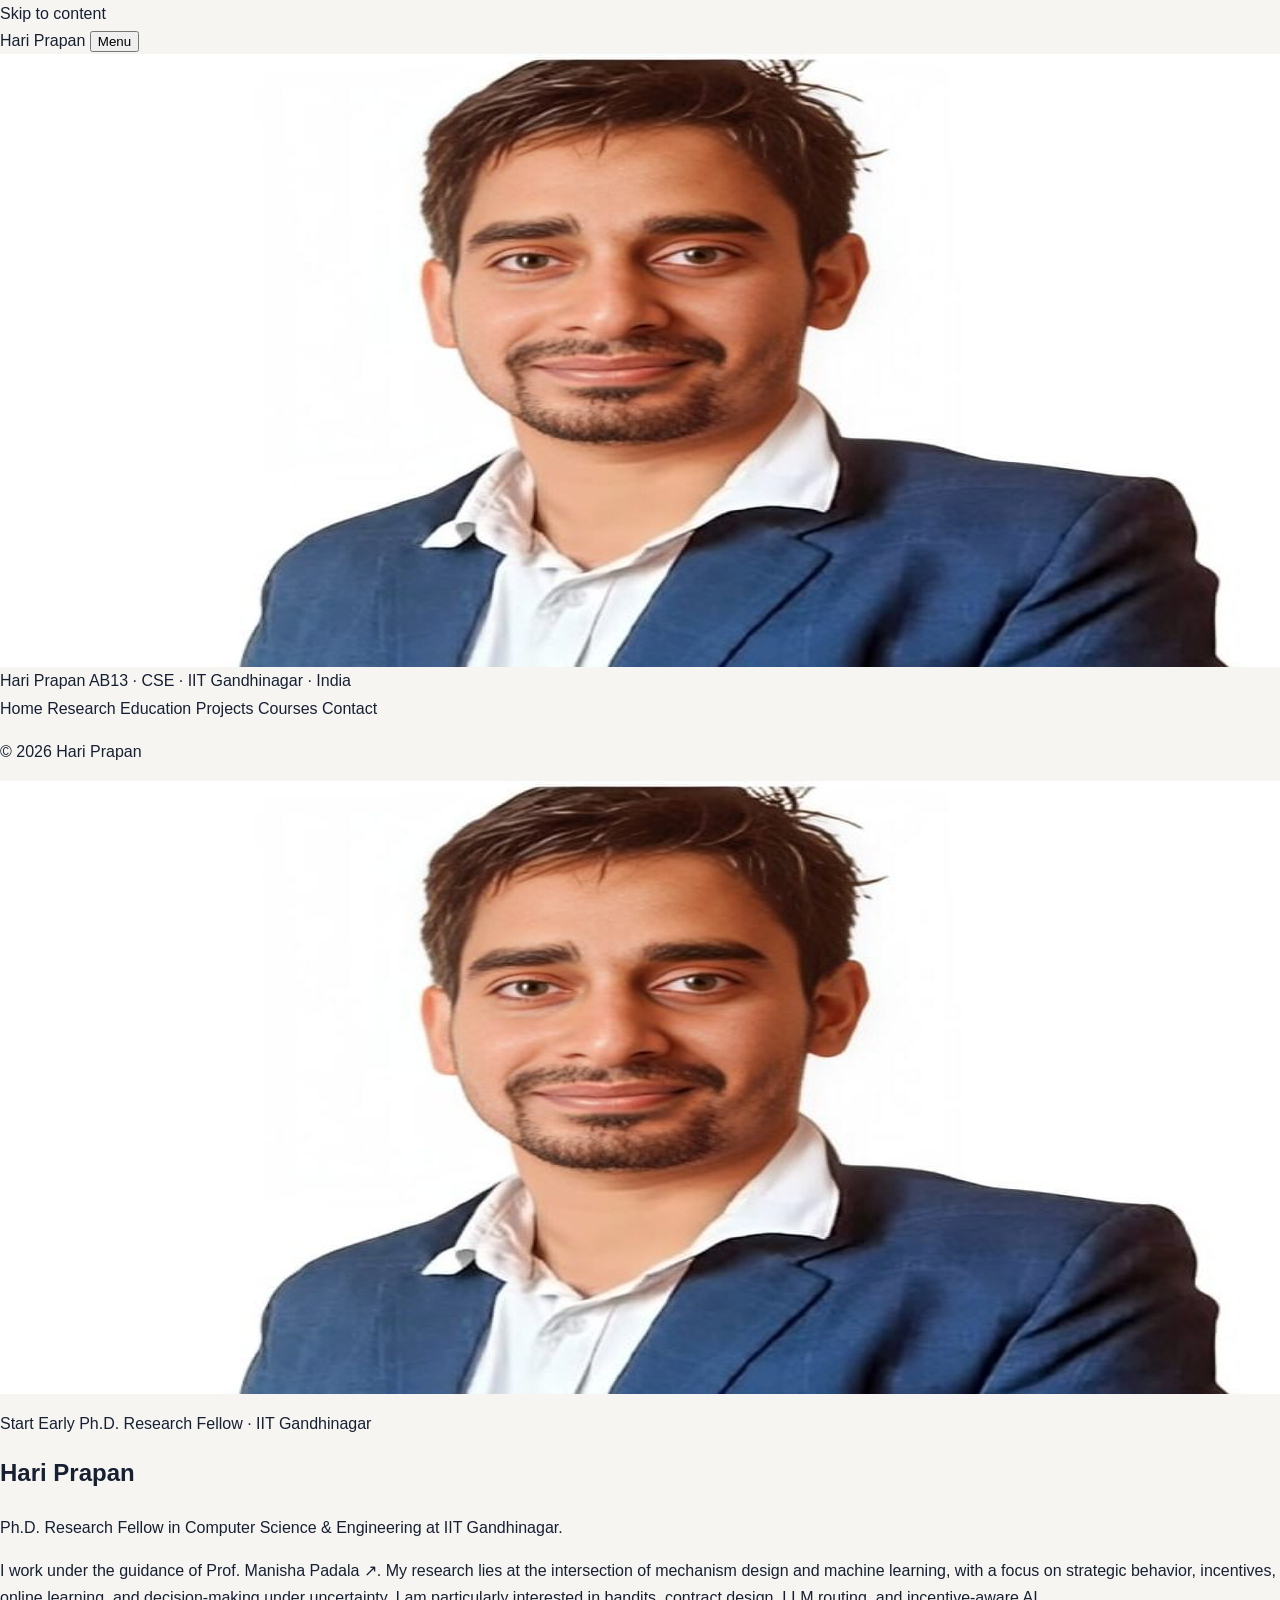
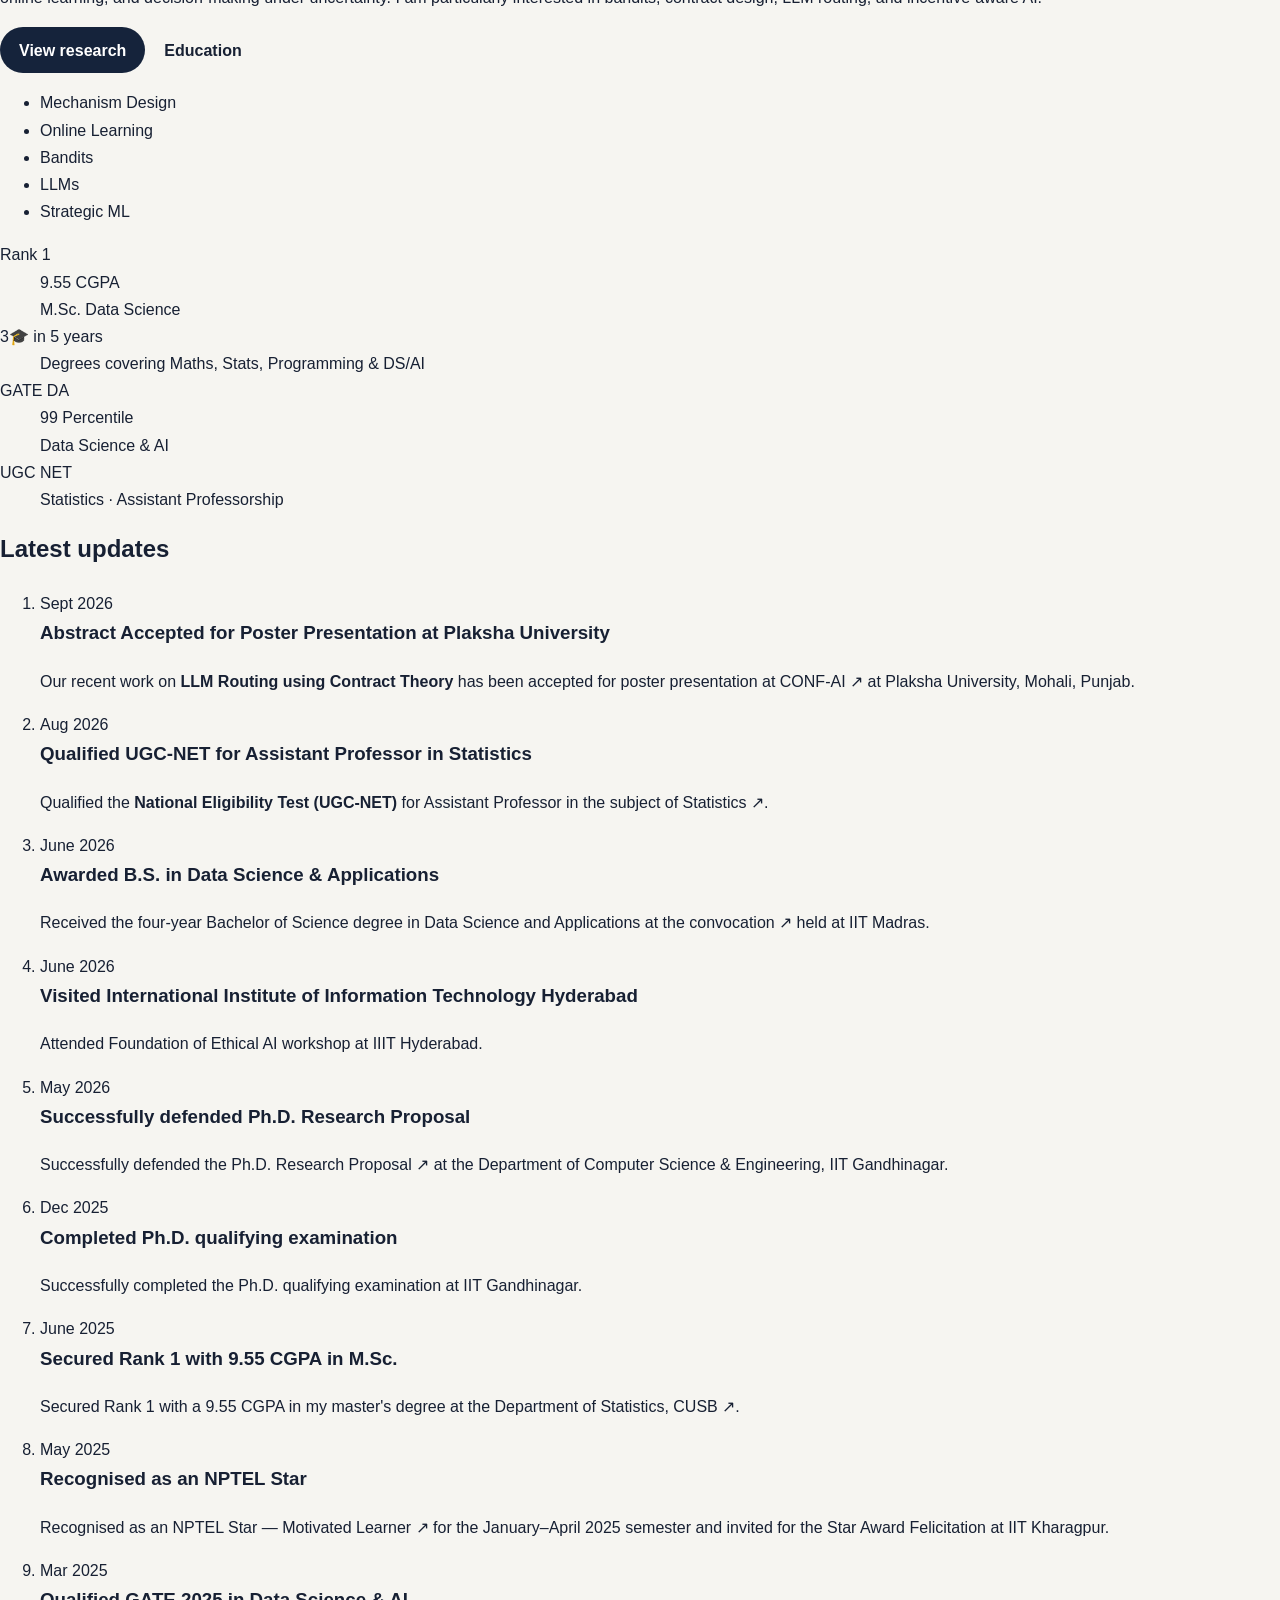
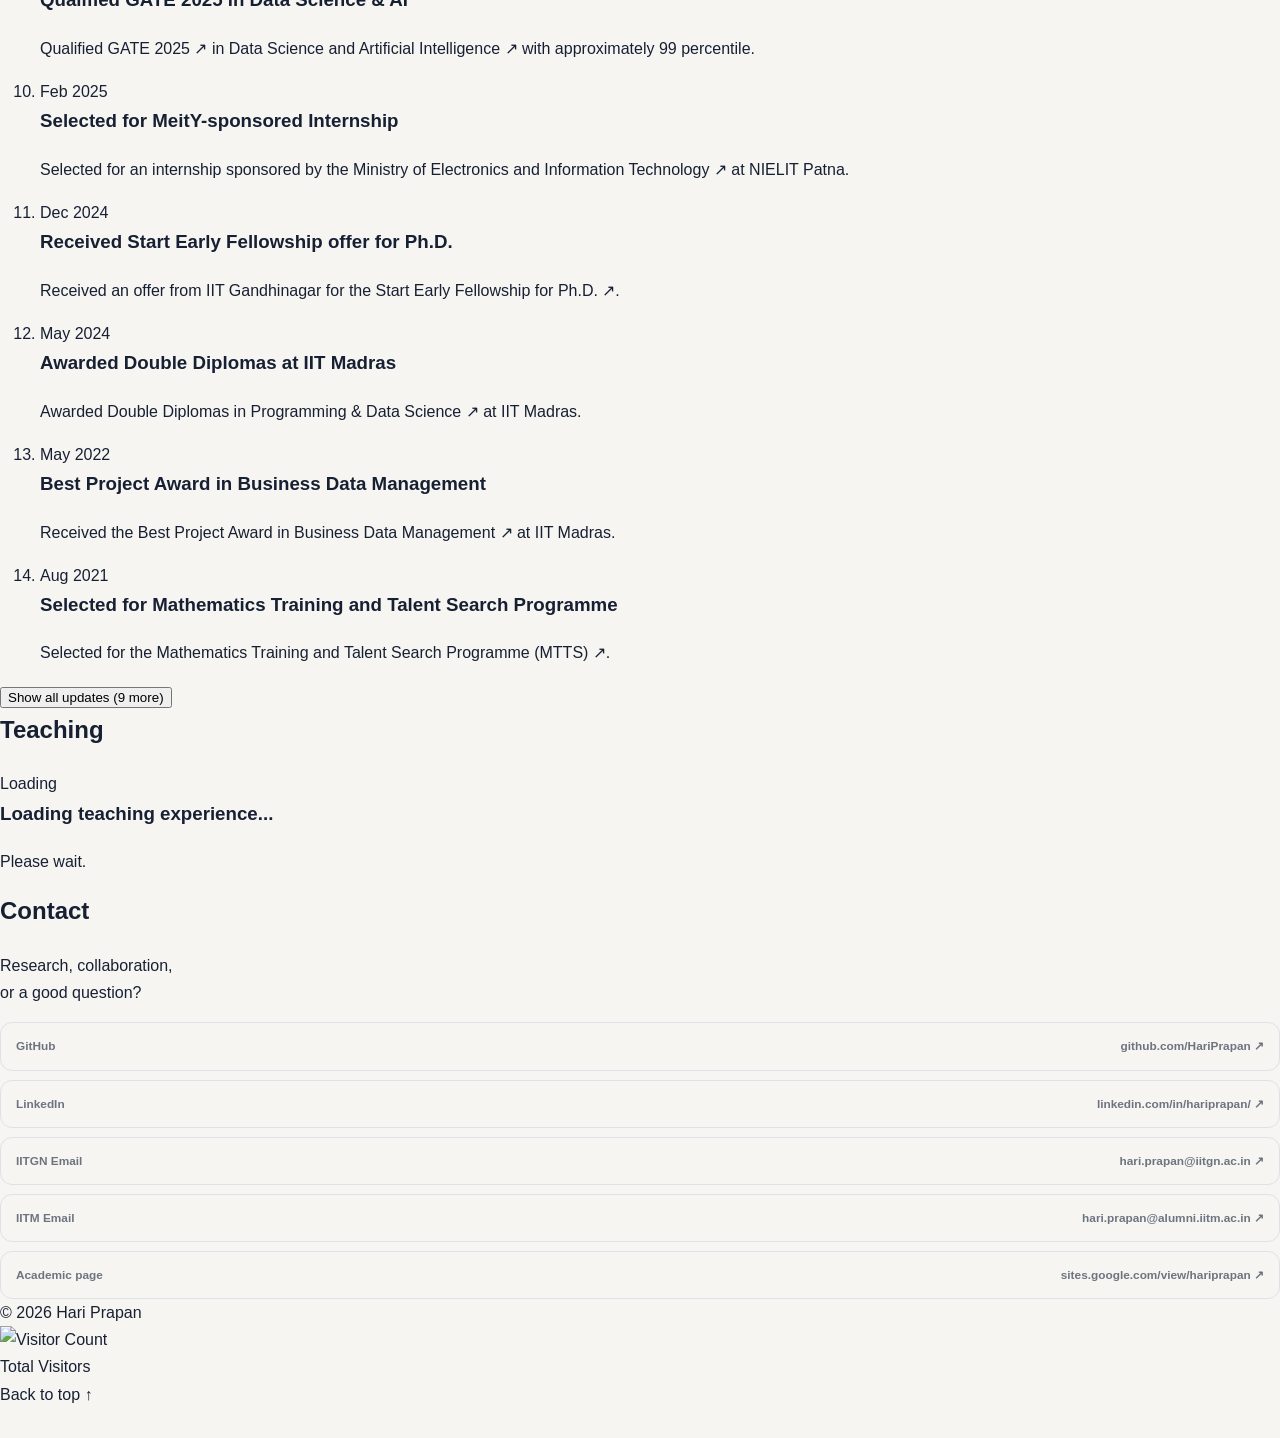
==== commit b9a9545a: "Add files via upload" ====
--- a/index.html
+++ b/index.html
@@ -1,725 +1,218 @@
-<!DOCTYPE html><html lang="en">
- <head>
+<!DOCTYPE html>
+<html lang="en">
+<head>
+  <meta charset="UTF-8">
+  <meta name="viewport" content="width=device-width, initial-scale=1">
+  <meta name="description" content="Hari Prapan — Ph.D. Research Fellow at IIT Gandhinagar.">
+  <meta name="theme-color" content="#141c3a">
+  <title>Hari Prapan | Ph.D. Research Fellow</title>
   <link rel="canonical" href="https://www.hariprapan.in/">
-  <meta charset="UTF-8"><meta name="viewport" content="width=device-width,initial-scale=1.0"><meta name="description" content="Hari Prapan — Ph.D. Research Fellow at IIT Gandhinagar.">
-  <title>Hari Prapan | Ph.D. Research Fellow</title><link rel="preconnect" href="https://fonts.googleapis.com"><link rel="preconnect" href="https://fonts.gstatic.com" crossorigin><link href="https://fonts.googleapis.com/css2?family=DM+Sans:wght@400;500;600;700&family=Manrope:wght@500;600;700;800&display=swap" rel="stylesheet"><link rel="stylesheet" href="style.css">
- </head>
- 
-  
-  <body>
-    
-    
-    <header class="site-header"><div class="nav-shell"><a class="brand" href="index.html">Hari Prapan<span>.</span></a><nav class="nav-links"><a class="active" href="index.html">Home</a><a class="" href="research/">Research</a><a class="" href="education/">Education</a><a class="" href="projects/">Projects</a><a class="" href="courses/">Courses</a></nav>
-  <a class="nav-cta" href="index.html#contact">Contact</a>
- 
-</div>
-</header>
-  <main id="top">
-<section class="hero"><div class="container hero-grid"><div><p class="eyebrow">Start Early Ph.D. Research Fellow · IIT Gandhinagar</p><h1>Hari Prapan</h1><p class="hero-role">Ph.D. Research Fellow in Computer Science &amp; Engineering at IIT Gandhinagar.</p><p class="hero-description">
- I work under the guidance of Prof.
- <a
-          href="https://iitgn.ac.in/faculty/cse/fac-manisha"
-          target="_blank"
-          rel="noreferrer"
-        > Manisha Padala ↗</a>. 
- 
- My research lies at the intersection of mechanism design and machine learning, with a focus on strategic behavior, incentives, online learning, and decision-making under uncertainty. I am particularly interested in bandits, contract design, LLM routing, and incentive-aware AI.</p><div class="hero-actions"><a class="btn btn-primary" href="research/">View research</a><a class="btn btn-secondary" href="education/">Education</a></div><div class="topic-row"><span>Mechanism Design</span><span>Online Learning</span><span>Bandits</span><span>LLMs</span><span>Strategic ML</span></div></div>
- <aside class="profile-panel"><div class="profile-photo"><img src="images/profile.jpg" alt="Hari Prapan"></div>
-  <div class="profile-info"><p class="profile-name">Hari Prapan</p>
-   <p class="profile-location">AB13 · CSE · IIT Gandhinagar · India</p></div>
-  <div class="profile-stats">
-    <div><strong>Rank 1</strong><span>9.55 CGPA <br> M.Sc. Data Science </span></div>
-   <div><strong>3🎓 in 5 years</strong><span>Degrees covering Maths, Stats, Programming &amp DS/AI</span></div>
-   
-  
-  <div><strong>GATE DA</strong><span>99 Percentile <br> Data Science &amp; AI </span></div>
-   <div><strong>UGC NET</strong><span>Statistics · Assistant Professorship  </span></div>
-  
-  </div></aside></div>
-
-</section>
-
-  <section class="section">
-  <div class="container">
-
-    <div class="home-dual-grid">
-
-      <!-- =========================
-           LATEST UPDATES
-           ========================= -->
-
-      <section class="home-panel">
-
-        <div class="home-panel-head">
-          <p class="section-index">Latest updates</p>
-         
+  <link rel="preconnect" href="https://fonts.googleapis.com">
+  <link rel="preconnect" href="https://fonts.gstatic.com" crossorigin>
+  <link rel="stylesheet" href="https://fonts.googleapis.com/css2?family=IBM+Plex+Sans:wght@400;500;600&family=Source+Serif+4:opsz,wght@8..60,400;8..60,500;8..60,600&display=swap">
+  <link rel="stylesheet" href="style.css">
+  <script>document.documentElement.classList.add("js")</script>
+  <script src="script.js" defer></script>
+</head>
+<body>
+  <a class="skip-link" href="#main">Skip to content</a>
+
+  <!-- ===== Phone / tablet top bar ===== -->
+  <header class="topbar">
+    <a class="topbar-name" href="index.html">Hari Prapan</a>
+    <button class="menu-button" type="button" aria-expanded="false" aria-controls="site-nav">
+      <span class="menu-lines" aria-hidden="true"></span>
+      <span class="menu-label">Menu</span>
+    </button>
+  </header>
+
+  <!-- ===== Sidebar: profile + navigation ===== -->
+  <aside class="sidebar" id="site-nav">
+    <a class="sidebar-profile" href="index.html">
+      <img src="images/profile.jpg" alt="Hari Prapan" width="770" height="613">
+      <span class="sidebar-name">Hari Prapan</span>
+      <span class="sidebar-location">AB13 · CSE · IIT Gandhinagar · India</span>
+    </a>
+    <nav class="sidebar-nav" aria-label="Main">
+        <a href="index.html" class="is-active" aria-current="page">Home</a>
+        <a href="research/">Research</a>
+        <a href="education/">Education</a>
+        <a href="projects/">Projects</a>
+        <a href="courses/">Courses</a>
+        <a href="index.html#contact">Contact</a>
+    </nav>
+    <p class="sidebar-foot">&copy; 2026 Hari Prapan</p>
+  </aside>
+  <div class="scrim" hidden></div>
+
+  <main id="main">
+    <span id="top"></span>
+
+    <!-- ===== Introduction ===== -->
+    <section class="intro">
+      <img class="intro-photo" src="images/profile.jpg" alt="Hari Prapan" width="770" height="613">
+      <p class="intro-kicker">Start Early Ph.D. Research Fellow · IIT Gandhinagar</p>
+      <h1 class="intro-name">Hari Prapan</h1>
+      <p class="intro-role">Ph.D. Research Fellow in Computer Science &amp; Engineering at IIT Gandhinagar.</p>
+      <p class="intro-text">I work under the guidance of Prof. <a href="https://iitgn.ac.in/faculty/cse/fac-manisha" rel="noreferrer" target="_blank">Manisha Padala ↗</a>. My research lies at the intersection of mechanism design and machine learning, with a focus on strategic behavior, incentives, online learning, and decision-making under uncertainty. I am particularly interested in bandits, contract design, LLM routing, and incentive-aware AI.</p>
+      <div class="intro-actions"><a class="btn btn-primary" href="research/">View research</a><a class="btn btn-quiet" href="education/">Education</a></div>
+      <ul class="tags intro-topics"><li>Mechanism Design</li><li>Online Learning</li><li>Bandits</li><li>LLMs</li><li>Strategic ML</li></ul>
+    </section>
+
+    <!-- ===== Highlights ===== -->
+    <section class="highlights" aria-label="Highlights">
+      <dl class="stats">
+          <div class="stat">
+            <dt>Rank 1</dt>
+            <dd>9.55 CGPA <br/> M.Sc. Data Science</dd>
+          </div>
+          <div class="stat">
+            <dt>3🎓 in 5 years</dt>
+            <dd>Degrees covering Maths, Stats, Programming &amp; DS/AI</dd>
+          </div>
+          <div class="stat">
+            <dt>GATE DA</dt>
+            <dd>99 Percentile <br/> Data Science &amp; AI</dd>
+          </div>
+          <div class="stat">
+            <dt>UGC NET</dt>
+            <dd>Statistics · Assistant Professorship</dd>
+          </div>
+      </dl>
+    </section>
+
+    <!-- ===== Latest updates =====
+         Add a new update by copying one <li> block to the top of the list.
+         The first 5 are shown; the rest appear after "Show all updates". -->
+    <section class="block" id="updates">
+      <h2 class="block-title">Latest updates</h2>
+      <ol class="timeline" id="update-list">
+          <li>
+            <time>Sept 2026</time>
+            <h3>Abstract Accepted for Poster Presentation at Plaksha University</h3>
+            <p>Our recent work on <strong>LLM Routing using Contract Theory</strong> has been accepted for poster presentation at <a href="https://conf-ai.in/" rel="noreferrer" target="_blank">CONF-AI ↗</a> at Plaksha University, Mohali, Punjab.</p>
+          </li>
+          <li>
+            <time>Aug 2026</time>
+            <h3>Qualified UGC-NET for Assistant Professor in Statistics</h3>
+            <p>Qualified the <strong>National Eligibility Test (UGC-NET)</strong> for Assistant Professor in the subject of <a href="https://ugcnetonline.in/NTA_All_R_Syllabus/107/Syllabus_Statistics_UGC_NET_English.pdf" rel="noreferrer" target="_blank">Statistics ↗</a>.</p>
+          </li>
+          <li>
+            <time>June 2026</time>
+            <h3>Awarded B.S. in Data Science &amp; Applications</h3>
+            <p>Received the four-year Bachelor of Science degree in Data Science and Applications at the <a href="https://www.youtube.com/live/e6p_l44IxlU?si=OMQI3lF2x8QJC7eK&amp;t=7065" rel="noreferrer" target="_blank">convocation ↗</a> held at IIT Madras.</p>
+          </li>
+          <li>
+            <time>June 2026</time>
+            <h3>Visited International Institute of Information Technology Hyderabad</h3>
+            <p>Attended Foundation of Ethical AI workshop at IIIT Hyderabad.</p>
+          </li>
+          <li>
+            <time>May 2026</time>
+            <h3>Successfully defended Ph.D. Research Proposal</h3>
+            <p>Successfully defended the <a href="https://iitgnacin-my.sharepoint.com/:p:/g/personal/hari_prapan_iitgn_ac_in/IQDS4etAulsVSpcJLOwormsEAVuypYls7J4bC6ffzDvgoTs?e=oeKnL8" rel="noreferrer" target="_blank">Ph.D. Research Proposal ↗</a> at the Department of Computer Science &amp; Engineering, IIT Gandhinagar.</p>
+          </li>
+          <li class="is-extra">
+            <time>Dec 2025</time>
+            <h3>Completed Ph.D. qualifying examination</h3>
+            <p>Successfully completed the Ph.D. qualifying examination at IIT Gandhinagar.</p>
+          </li>
+          <li class="is-extra">
+            <time>June 2025</time>
+            <h3>Secured Rank 1 with 9.55 CGPA in M.Sc.</h3>
+            <p>Secured Rank 1 with a 9.55 CGPA in my master's degree at the <a href="https://www.cusb.ac.in/index.php?option=com_content&amp;view=article&amp;id=55&amp;Itemid=171" rel="noreferrer" target="_blank">Department of Statistics, CUSB ↗</a>.</p>
+          </li>
+          <li class="is-extra">
+            <time>May 2025</time>
+            <h3>Recognised as an NPTEL Star</h3>
+            <p>Recognised as an <a href="https://nptel.ac.in/nptelstars/motivatedlearners" rel="noreferrer" target="_blank">NPTEL Star — Motivated Learner ↗</a> for the January–April 2025 semester and invited for the Star Award Felicitation at IIT Kharagpur.</p>
+          </li>
+          <li class="is-extra">
+            <time>Mar 2025</time>
+            <h3>Qualified GATE 2025 in Data Science &amp; AI</h3>
+            <p>Qualified <a href="https://www.cusb.ac.in/index.php?option=com_content&amp;view=article&amp;id=687:over-50-students-from-various-departments-of-cusb-qualified-for-gate-2025&amp;catid=57&amp;Itemid=620" rel="noreferrer" target="_blank">GATE 2025 ↗</a> in <a href="https://gate2025.iitr.ac.in/doc/2025/GATE%20_DA_2025_Syllabus.pdf" rel="noreferrer" target="_blank">Data Science and Artificial Intelligence ↗</a> with approximately 99 percentile.</p>
+          </li>
+          <li class="is-extra">
+            <time>Feb 2025</time>
+            <h3>Selected for MeitY-sponsored Internship</h3>
+            <p>Selected for an internship sponsored by the <a href="https://meity.gov.in/" rel="noreferrer" target="_blank">Ministry of Electronics and Information Technology ↗</a> at NIELIT Patna.</p>
+          </li>
+          <li class="is-extra">
+            <time>Dec 2024</time>
+            <h3>Received Start Early Fellowship offer for Ph.D.</h3>
+            <p>Received an offer from IIT Gandhinagar for the <a href="https://drive.google.com/file/d/1uuGOhUG_l1PXZbq8plpixRCumXKdYAtV/view?usp=sharing" rel="noreferrer" target="_blank">Start Early Fellowship for Ph.D. ↗</a>.</p>
+          </li>
+          <li class="is-extra">
+            <time>May 2024</time>
+            <h3>Awarded Double Diplomas at IIT Madras</h3>
+            <p>Awarded <a href="https://youtu.be/Y0g2b3J8hXM?si=j49SqwjhG3Vkfgus&amp;t=1729" rel="noreferrer" target="_blank">Double Diplomas in Programming &amp; Data Science ↗</a> at IIT Madras.</p>
+          </li>
+          <li class="is-extra">
+            <time>May 2022</time>
+            <h3>Best Project Award in Business Data Management</h3>
+            <p>Received the <a href="https://study.iitm.ac.in/student-achievements/projects/BDM%20Capstone/2022/May%20Term%202022" rel="noreferrer" target="_blank">Best Project Award in Business Data Management ↗</a> at IIT Madras.</p>
+          </li>
+          <li class="is-extra">
+            <time>Aug 2021</time>
+            <h3>Selected for Mathematics Training and Talent Search Programme</h3>
+            <p>Selected for the <a href="https://mtts.org.in/wp-content/uploads/2021/07/ofcm2021-selection-list-full.pdf" rel="noreferrer" target="_blank">Mathematics Training and Talent Search Programme (MTTS) ↗</a>.</p>
+          </li>
+      </ol>
+      <button class="show-more" type="button" data-target="update-list" data-more="Show all updates (9 more)" data-less="Show fewer updates">Show all updates (9 more)</button>
+    </section>
+
+    <!-- ===== Teaching (loaded automatically from the Google Sheet) ===== -->
+    <section class="block" id="teaching">
+      <h2 class="block-title">Teaching</h2>
+      <div class="teaching" id="teaching-list" data-sheet="https://docs.google.com/spreadsheets/d/e/2PACX-1vR9oUjfBWdf-Z8QhOGrE8JK8fcGK5Io_TpUBzTR_tbhsaF2whx5bLVgYDDShZ_bjOrnYDABsMBkF5nP/pub?gid=0&amp;single=true&amp;output=csv">
+        <div class="teaching-row is-status">
+          <span class="teaching-date">Loading</span>
+          <div>
+            <h3>Loading teaching experience...</h3>
+            <p>Please wait.</p>
+          </div>
         </div>
-
-        <div class="compact-list">
-
-       <div class="compact-list">
-
-<article class="compact-row"> 
- <time>Sept 2026</time> 
- <div> 
-  <h3> Abstract Accepted for Poster Presentation at Plaksha University </h3> 
-  <p> Our recent work on <strong>LLM Routing using Contract Theory</strong> has been accepted for poster presentation at <a href="https://conf-ai.in/" target="_blank" rel="noreferrer">CONF-AI ↗</a> at Plaksha University, Mohali, Punjab. </p> 
- </div> </article>
-
-<article class="compact-row"> 
- <time>Aug 2026</time> 
- <div> 
-  <h3> Qualified UGC-NET for Assistant Professor in Statistics </h3> 
-  <p> Qualified the <strong>National Eligibility Test (UGC-NET)</strong> for Assistant Professor in the subject of <a href="https://ugcnetonline.in/NTA_All_R_Syllabus/107/Syllabus_Statistics_UGC_NET_English.pdf" target="_blank" rel="noreferrer">Statistics ↗</a>. </p> 
- </div> </article>
-
-  <article class="compact-row">
-    <time>June 2026</time>
-    <div>
-      <h3>
-        Awarded B.S. in Data Science &amp; Applications
-      </h3>
-      <p>
-        Received the four-year Bachelor of Science degree in
-        Data Science and Applications at the <a
-          href="https://www.youtube.com/live/e6p_l44IxlU?si=OMQI3lF2x8QJC7eK&t=7065"
-          target="_blank"
-          rel="noreferrer"
-        > convocation ↗ </a> held at IIT Madras.
-      </p>
-    </div>
-  </article>
-
-         <article class="compact-row">
-    <time>June 2026</time>
-    <div>
-      <h3>
-       Visited International Institute of Information Technology Hyderabad
-      </h3>
-      <p>
-        Attended Foundation of Ethical AI workshop at IIIT Hyderabad.
-      </p>
-    </div>
-  </article>
-
-
-  <article class="compact-row">
-    <time>May 2026</time>
-    <div>
-      <h3>
-        Successfully defended Ph.D. Research Proposal
-      </h3>
-      <p>
-        Successfully defended the
-        <a
-          href="https://iitgnacin-my.sharepoint.com/:p:/g/personal/hari_prapan_iitgn_ac_in/IQDS4etAulsVSpcJLOwormsEAVuypYls7J4bC6ffzDvgoTs?e=oeKnL8"
-          target="_blank"
-          rel="noreferrer"
-        >
-          Ph.D. Research Proposal ↗
-        </a>
-        at the Department of Computer Science &amp; Engineering,
-        IIT Gandhinagar.
-      </p>
-    </div>
-  </article>
-
-
-  <article class="compact-row">
-    <time>Dec 2025</time>
-    <div>
-      <h3>
-        Completed Ph.D. qualifying examination
-      </h3>
-      <p>
-        Successfully completed the Ph.D. qualifying examination
-        at IIT Gandhinagar.
-      </p>
-    </div>
-  </article>
-
-
-  <article class="compact-row">
-    <time>June 2025</time>
-    <div>
-      <h3>
-        Secured Rank 1 with 9.55 CGPA in M.Sc.
-      </h3>
-      <p>
-        Secured Rank 1 with a 9.55 CGPA in my master's degree at the
-        <a
-          href="https://www.cusb.ac.in/index.php?option=com_content&view=article&id=55&Itemid=171"
-          target="_blank"
-          rel="noreferrer"
-        >
-          Department of Statistics, CUSB ↗
-        </a>.
-      </p>
-    </div>
-  </article>
-
-
-  <article class="compact-row">
-    <time>May 2025</time>
-    <div>
-      <h3>
-        Recognised as an NPTEL Star
-      </h3>
-      <p>
-        Recognised as an
-        <a
-          href="https://nptel.ac.in/nptelstars/motivatedlearners"
-          target="_blank"
-          rel="noreferrer"
-        >
-          NPTEL Star — Motivated Learner ↗
-        </a>
-        for the January–April 2025 semester and invited for the
-        Star Award Felicitation at IIT Kharagpur.
-      </p>
-    </div>
-  </article>
-
-
-  <article class="compact-row">
-    <time>Mar 2025</time>
-    <div>
-      <h3>
-        Qualified GATE 2025 in Data Science &amp; AI
-      </h3>
-      <p>
-        Qualified
-        <a
-          href="https://www.cusb.ac.in/index.php?option=com_content&view=article&id=687:over-50-students-from-various-departments-of-cusb-qualified-for-gate-2025&catid=57&Itemid=620"
-          target="_blank"
-          rel="noreferrer"
-        >
-          GATE 2025 ↗
-        </a>
-        in
-        <a
-          href="https://gate2025.iitr.ac.in/doc/2025/GATE%20_DA_2025_Syllabus.pdf"
-          target="_blank"
-          rel="noreferrer"
-        >
-          Data Science and Artificial Intelligence ↗
-        </a>
-        with approximately 99 percentile.
-      </p>
-    </div>
-  </article>
-
-
-  <article class="compact-row">
-    <time>Feb 2025</time>
-    <div>
-      <h3>
-        Selected for MeitY-sponsored Internship
-      </h3>
-      <p>
-        Selected for an internship sponsored by the
-        <a
-          href="https://meity.gov.in/"
-          target="_blank"
-          rel="noreferrer"
-        >
-          Ministry of Electronics and Information Technology ↗
-        </a>
-        at NIELIT Patna.
-      </p>
-    </div>
-  </article>
-
-
-  <article class="compact-row">
-    <time>Dec 2024</time>
-    <div>
-      <h3>
-        Received Start Early Fellowship offer for Ph.D.
-      </h3>
-      <p>
-        Received an offer from IIT Gandhinagar for the
-        <a
-          href="https://drive.google.com/file/d/1uuGOhUG_l1PXZbq8plpixRCumXKdYAtV/view?usp=sharing"
-          target="_blank"
-          rel="noreferrer"
-        >
-          Start Early Fellowship for Ph.D. ↗
-        </a>.
-      </p>
-    </div>
-  </article>
-
-
-  <article class="compact-row">
-    <time>May 2024</time>
-    <div>
-      <h3>
-        Awarded Double Diplomas at IIT Madras
-      </h3>
-      <p>
-        Awarded
-        <a
-          href="https://youtu.be/Y0g2b3J8hXM?si=j49SqwjhG3Vkfgus&t=1729"
-          target="_blank"
-          rel="noreferrer"
-        >
-          Double Diplomas in Programming &amp; Data Science ↗
-        </a>
-        at IIT Madras.
-      </p>
-    </div>
-  </article>
-
-
-  <article class="compact-row">
-    <time>May 2022</time>
-    <div>
-      <h3>
-        Best Project Award in Business Data Management
-      </h3>
-      <p>
-        Received the
-        <a
-          href="https://study.iitm.ac.in/student-achievements/projects/BDM%20Capstone/2022/May%20Term%202022"
-          target="_blank"
-          rel="noreferrer"
-        >
-          Best Project Award in Business Data Management ↗
-        </a>
-        at IIT Madras.
-      </p>
-    </div>
-  </article>
-
-
-  <article class="compact-row">
-    <time>Aug 2021</time>
-    <div>
-      <h3>
-        Selected for Mathematics Training and Talent Search Programme
-      </h3>
-      <p>
-        Selected for the
-        <a
-          href="https://mtts.org.in/wp-content/uploads/2021/07/ofcm2021-selection-list-full.pdf"
-          target="_blank"
-          rel="noreferrer"
-        >
-          Mathematics Training and Talent Search Programme (MTTS) ↗
-        </a>.
-      </p>
-    </div>
-  </article>
-
-</div>
-
-        </div>
-
-      </section>
-
-
-
-     <!-- =========================
-     TEACHING
-     ========================= -->
-
-<section class="home-panel">
-
-  <div class="home-panel-head">
-    <p class="section-index">
-      Teaching
-    </p>
-  </div>
-
-  <!-- Teaching entries will be loaded automatically -->
-  <div class="compact-list" id="teaching-list">
-
-    <!-- Loading message -->
-    <div class="compact-row" id="teaching-loading">
-      <time>Loading</time>
-      <div>
-        <h3>Loading teaching experience...</h3>
-        <p>Please wait.</p>
-      </div>
-    </div>
-
-  </div>
-
-</section>
-
-
-     
-    </div>
-
-  </div>
-</section>
-<section id="contact" class="contact-section">
-  <div class="container"><div class="contact-panel">
-    <div><p class="section-index" style="color:#e2bc92">Contact</p>
-      <h3>Research, collaboration,<br>or a good question?</h3>
-     
-    </div><div class="contact-links">
-      <a href="https://github.com/HariPrapan" target="_blank"><span>GitHub</span><strong>github.com/HariPrapan ↗</strong></a>
-      <a href="https://www.linkedin.com/in/hariprapan/" target="_blank"><span>LinkedIn</span><strong>linkedin.com/in/hariprapan/ ↗</strong></a>
-     <a href="mailto:hari.prapan@iitgn.ac.in"><span>IITGN Email</span><strong>hari.prapan@iitgn.ac.in ↗</strong></a>
-     <a href="mailto:hari.prapan@alumni.iitm.ac.in"><span>IITM Email</span><strong>hari.prapan@alumni.iitm.ac.in ↗</strong></a>
-     <a href="https://sites.google.com/view/hariprapan/" target="_blank"><span>Academic page</span><strong>sites.google.com/view/hariprapan ↗</strong></a></div></div></div>
-
-  </section>
+      </div>
+    </section>
+
+    <!-- ===== Contact ===== -->
+    <section class="block contact" id="contact">
+      <div class="contact-head">
+        <h2 class="block-title">Contact</h2>
+        <p class="contact-title">Research, collaboration,<br/>or a good question?</p>
+      </div>
+      <div class="contact-links">
+          <a href="https://github.com/HariPrapan" target="_blank" rel="noreferrer">
+            <span class="contact-label">GitHub</span>
+            <span class="contact-value">github.com/HariPrapan ↗</span>
+          </a>
+          <a href="https://www.linkedin.com/in/hariprapan/" target="_blank" rel="noreferrer">
+            <span class="contact-label">LinkedIn</span>
+            <span class="contact-value">linkedin.com/in/hariprapan/ ↗</span>
+          </a>
+          <a href="mailto:hari.prapan@iitgn.ac.in">
+            <span class="contact-label">IITGN Email</span>
+            <span class="contact-value">hari.prapan@iitgn.ac.in ↗</span>
+          </a>
+          <a href="mailto:hari.prapan@alumni.iitm.ac.in">
+            <span class="contact-label">IITM Email</span>
+            <span class="contact-value">hari.prapan@alumni.iitm.ac.in ↗</span>
+          </a>
+          <a href="https://sites.google.com/view/hariprapan/" target="_blank" rel="noreferrer">
+            <span class="contact-label">Academic page</span>
+            <span class="contact-value">sites.google.com/view/hariprapan ↗</span>
+          </a>
+      </div>
+    </section>
+
+    <footer class="site-footer">
+      <span>&copy; 2026 Hari Prapan</span>
+      <div class="visitor-counter">
+        <img src="https://www.easycounter.com/counter.php?hariprapan" alt="Visitor Count">
+        <span>Total Visitors</span>
+      </div>
+      <a href="#top">Back to top ↑</a>
+    </footer>
   </main>
-   <!-- <footer class="site-footer"><div class="container footer-row"><span>© 2026 Hari Prapan</span><a href="#top">Back to top ↑</a></div>
-</footer>
- -->
-<footer class="site-footer">
-  <div class="container footer-row">
-    <span>© 2026 Hari Prapan</span>
-
-    <div class="visitor-counter">
-      <img 
-        src="https://www.easycounter.com/counter.php?hariprapan"
-        border="0"
-        alt="Visitor Count"
-      >
-      <span>Total Visitors</span>
-    </div>
-
-    <a href="#top">Back to top ↑</a>
-  </div>
-</footer>
-
-   <script>
-
-  /*
-   * ==========================================
-   * GOOGLE SHEETS → TEACHING SECTION
-   * ==========================================
-   */
-
-  const TEACHING_SHEET_URL =
-    "https://docs.google.com/spreadsheets/d/e/2PACX-1vR9oUjfBWdf-Z8QhOGrE8JK8fcGK5Io_TpUBzTR_tbhsaF2whx5bLVgYDDShZ_bjOrnYDABsMBkF5nP/pub?gid=0&single=true&output=csv" ;
-
-
-  /*
-   * Escape HTML to prevent accidental HTML
-   * from being inserted into the page.
-   */
-  function escapeHTML(value) {
-
-    return String(value || "")
-      .replace(/&/g, "&amp;")
-      .replace(/</g, "&lt;")
-      .replace(/>/g, "&gt;")
-      .replace(/"/g, "&quot;")
-      .replace(/'/g, "&#039;");
-
-  }
-
-
-  /*
-   * Simple CSV parser.
-   *
-   * Handles commas inside quoted cells.
-   */
-  function parseCSV(csv) {
-
-    const rows = [];
-    let row = [];
-    let value = "";
-    let insideQuotes = false;
-
-    for (let i = 0; i < csv.length; i++) {
-
-      const char = csv[i];
-      const next = csv[i + 1];
-
-      if (char === '"' && insideQuotes && next === '"') {
-
-        value += '"';
-        i++;
-
-      }
-
-      else if (char === '"') {
-
-        insideQuotes = !insideQuotes;
-
-      }
-
-      else if (char === "," && !insideQuotes) {
-
-        row.push(value.trim());
-        value = "";
-
-      }
-
-      else if ((char === "\n" || char === "\r") && !insideQuotes) {
-
-        if (char === "\r" && next === "\n") {
-          i++;
-        }
-
-        row.push(value.trim());
-
-        if (row.some(cell => cell !== "")) {
-          rows.push(row);
-        }
-
-        row = [];
-        value = "";
-
-      }
-
-      else {
-
-        value += char;
-
-      }
-
-    }
-
-
-    // Add final cell
-    if (value !== "" || row.length > 0) {
-
-      row.push(value.trim());
-
-      if (row.some(cell => cell !== "")) {
-        rows.push(row);
-      }
-
-    }
-
-    return rows;
-
-  }
-
-
-  /*
-   * Convert CSV rows into objects.
-   */
-  function csvToObjects(rows) {
-
-    if (rows.length < 2) {
-      return [];
-    }
-
-    const headers = rows[0].map(header =>
-      header.trim().toLowerCase()
-    );
-
-    return rows.slice(1).map(row => {
-
-      const object = {};
-
-      headers.forEach((header, index) => {
-
-        object[header] = row[index] || "";
-
-      });
-
-      return object;
-
-    });
-
-  }
-
-
-  /*
-   * Create one teaching entry.
-   */
-  function createTeachingEntry(item) {
-
-    const article = document.createElement("article");
-
-    article.className = "compact-row";
-
-
-    const date = escapeHTML(item.date);
-
-    const course = escapeHTML(item.course);
-
-    const role = escapeHTML(item.role);
-
-    const institution = escapeHTML(item.institution);
-
-
-    article.innerHTML = `
-
-      <time>
-        ${date}
-      </time>
-
-      <div>
-
-        <h3>
-          ${course}
-        </h3>
-
-        <p>
-          ${role} · ${institution}
-        </p>
-
-      </div>
-
-    `;
-
-
-    return article;
-
-  }
-
-
-  /*
-   * Load teaching data.
-   */
-  async function loadTeaching() {
-
-    const container =
-      document.getElementById("teaching-list");
-
-
-    if (!container) {
-      return;
-    }
-
-
-    try {
-
-      const response =
-        await fetch(TEACHING_SHEET_URL + "&cache=" + Date.now());
-
-
-      if (!response.ok) {
-
-        throw new Error(
-          "Unable to fetch Google Sheet."
-        );
-
-      }
-
-
-      const csv =
-        await response.text();
-
-
-      const rows =
-        parseCSV(csv);
-
-
-      const teaching =
-        csvToObjects(rows);
-
-
-      /*
-       * Remove loading message.
-       */
-      container.innerHTML = "";
-
-
-      /*
-       * If the sheet is empty.
-       */
-      if (teaching.length === 0) {
-
-        container.innerHTML = `
-
-          <div class="compact-row">
-
-            <time>—</time>
-
-            <div>
-
-              <h3>
-                No teaching entries yet
-              </h3>
-
-              <p>
-                Teaching information will appear here automatically.
-              </p>
-
-            </div>
-
-          </div>
-
-        `;
-
-        return;
-
-      }
-
-
-      /*
-       * Add each teaching entry.
-       */
-      teaching.forEach(item => {
-
-        /*
-         * Ignore completely empty rows.
-         */
-        if (
-          !item.date &&
-          !item.course &&
-          !item.role &&
-          !item.institution
-        ) {
-          return;
-        }
-
-
-        const entry =
-          createTeachingEntry(item);
-
-
-        container.appendChild(entry);
-
-      });
-
-    }
-
-
-    catch (error) {
-
-      console.error(
-        "Teaching section error:",
-        error
-      );
-
-
-      container.innerHTML = `
-
-        <div class="compact-row">
-
-          <time>—</time>
-
-          <div>
-
-            <h3>
-              Unable to load teaching information
-            </h3>
-
-            <p>
-              Please try again later.
-            </p>
-
-          </div>
-
-        </div>
-
-      `;
-
-    }
-
-  }
-
-
-  /*
-   * Start loading the teaching section.
-   */
-  document.addEventListener(
-    "DOMContentLoaded",
-    loadTeaching
-  );
-
-</script>
-</body></html>
+</body>
+</html>
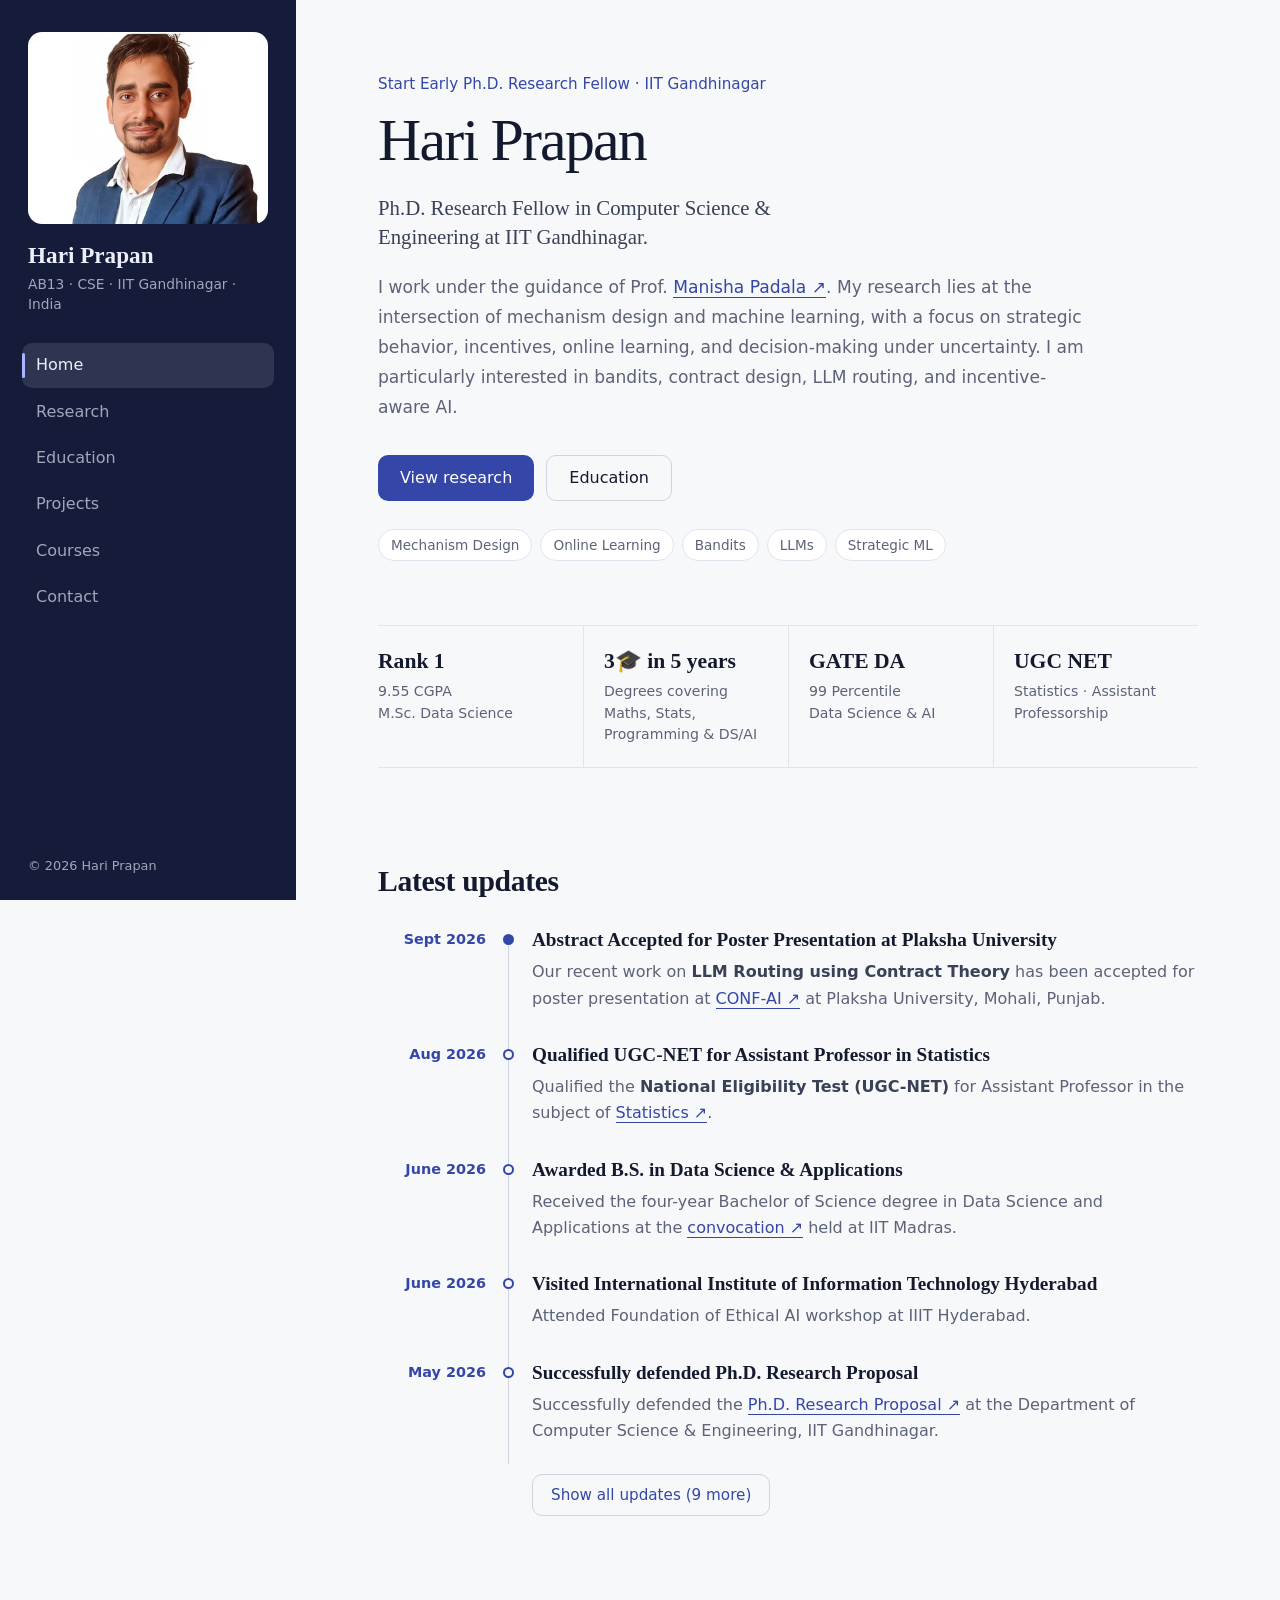
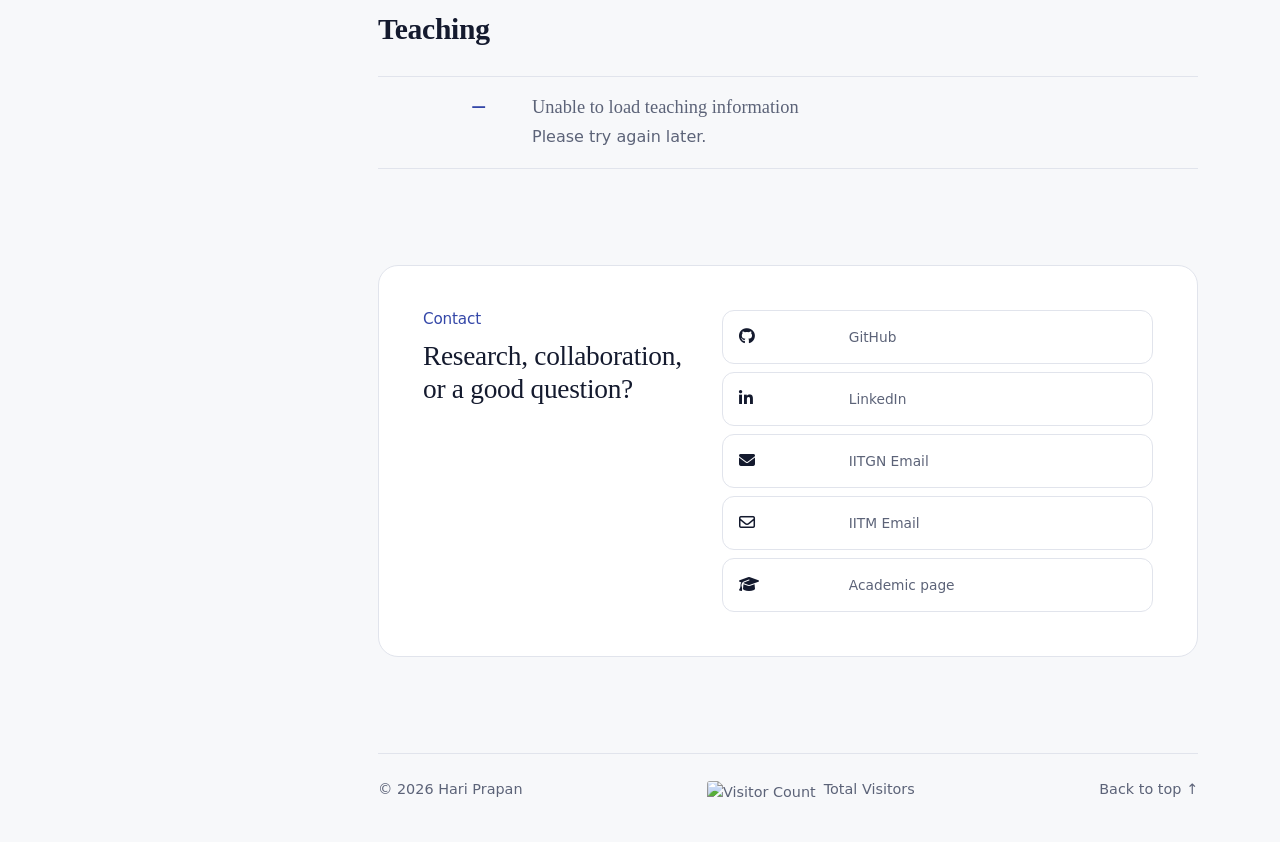
==== commit 22d7295e: "Update index.html" ====
--- a/index.html
+++ b/index.html
@@ -7,6 +7,7 @@
   <meta name="theme-color" content="#141c3a">
   <title>Hari Prapan | Ph.D. Research Fellow</title>
   <link rel="canonical" href="https://www.hariprapan.in/">
+  <link rel="stylesheet" href="https://cdnjs.cloudflare.com/ajax/libs/font-awesome/6.5.2/css/all.min.css">
   <link rel="preconnect" href="https://fonts.googleapis.com">
   <link rel="preconnect" href="https://fonts.gstatic.com" crossorigin>
   <link rel="stylesheet" href="https://fonts.googleapis.com/css2?family=IBM+Plex+Sans:wght@400;500;600&family=Source+Serif+4:opsz,wght@8..60,400;8..60,500;8..60,600&display=swap">
@@ -182,26 +183,26 @@
         <p class="contact-title">Research, collaboration,<br/>or a good question?</p>
       </div>
       <div class="contact-links">
-          <a href="https://github.com/HariPrapan" target="_blank" rel="noreferrer">
-            <span class="contact-label">GitHub</span>
-            <span class="contact-value">github.com/HariPrapan ↗</span>
-          </a>
-          <a href="https://www.linkedin.com/in/hariprapan/" target="_blank" rel="noreferrer">
-            <span class="contact-label">LinkedIn</span>
-            <span class="contact-value">linkedin.com/in/hariprapan/ ↗</span>
-          </a>
-          <a href="mailto:hari.prapan@iitgn.ac.in">
-            <span class="contact-label">IITGN Email</span>
-            <span class="contact-value">hari.prapan@iitgn.ac.in ↗</span>
-          </a>
-          <a href="mailto:hari.prapan@alumni.iitm.ac.in">
-            <span class="contact-label">IITM Email</span>
-            <span class="contact-value">hari.prapan@alumni.iitm.ac.in ↗</span>
-          </a>
-          <a href="https://sites.google.com/view/hariprapan/" target="_blank" rel="noreferrer">
-            <span class="contact-label">Academic page</span>
-            <span class="contact-value">sites.google.com/view/hariprapan ↗</span>
-          </a>
+        <a href="https://github.com/HariPrapan" target="_blank" rel="noreferrer" data-tip="github.com/HariPrapan ↗" aria-label="GitHub: github.com/HariPrapan ↗">
+          <span class="contact-icon"><i class="fa-brands fa-github" aria-hidden="true"></i></span>
+          <span class="contact-label">GitHub</span>
+        </a>
+        <a href="https://www.linkedin.com/in/hariprapan/" target="_blank" rel="noreferrer" data-tip="linkedin.com/in/hariprapan/ ↗" aria-label="LinkedIn: linkedin.com/in/hariprapan/ ↗">
+          <span class="contact-icon"><i class="fa-brands fa-linkedin-in" aria-hidden="true"></i></span>
+          <span class="contact-label">LinkedIn</span>
+        </a>
+        <a href="mailto:hari.prapan@iitgn.ac.in" data-tip="hari.prapan@iitgn.ac.in ↗" aria-label="IITGN Email: hari.prapan@iitgn.ac.in ↗">
+          <span class="contact-icon"><i class="fa-solid fa-envelope" aria-hidden="true"></i></span>
+          <span class="contact-label">IITGN Email</span>
+        </a>
+        <a href="mailto:hari.prapan@alumni.iitm.ac.in" data-tip="hari.prapan@alumni.iitm.ac.in ↗" aria-label="IITM Email: hari.prapan@alumni.iitm.ac.in ↗">
+          <span class="contact-icon"><i class="fa-regular fa-envelope" aria-hidden="true"></i></span>
+          <span class="contact-label">IITM Email</span>
+        </a>
+        <a href="https://sites.google.com/view/hariprapan/" target="_blank" rel="noreferrer" data-tip="sites.google.com/view/hariprapan ↗" aria-label="Academic page: sites.google.com/view/hariprapan ↗">
+          <span class="contact-icon"><i class="fa-solid fa-graduation-cap" aria-hidden="true"></i></span>
+          <span class="contact-label">Academic page</span>
+        </a>
       </div>
     </section>
 
--- a/style.css
+++ b/style.css
@@ -1,2365 +1,1290 @@
-/* =========================================================
-   HARI PRAPAN — SHARED STYLESHEET
-   ========================================================= */
-
-
-/* =========================================================
-   1. ROOT VARIABLES
-   ========================================================= */
+/* =============================================================
+   HARI PRAPAN — SITE STYLES
+   Indigo sidebar · white reading column · serif headings
+   Light and dark mode follow the visitor's device setting.
+   ============================================================= */
+
+/* ---------- 1. Design tokens (edit colours here) ---------- */
 
 :root {
-  --bg: #f6f5f1;
-  --surface: #ffffff;
-  --soft: #eef1f4;
-
-  --ink: #172033;
-  --muted: #6d7480;
-
-  --line: #dde2e8;
-
-  --navy: #15233b;
-
-  --accent: #a8733e;
-  --accent-soft: #ead8c4;
-
-  --radius: 20px;
-
-  --container: 1180px;
-
-  --body: "DM Sans", sans-serif;
-  --display: "Manrope", sans-serif;
-}
-
-
-/* =========================================================
-   2. GLOBAL RESET
-   ========================================================= */
-
-* {
-  box-sizing: border-box;
-}
+  color-scheme: light dark;
+
+  --bg:        #f7f8fa;
+  --surface:   #ffffff;
+  --sunk:      #eef0f5;
+  --ink:       #141a2e;
+  --ink-2:     #394157;
+  --muted:     #5c6378;
+  --line:      #e1e4ec;
+  --line-2:    #cfd4e0;
+
+  --accent:      #3447a8;
+  --accent-bg:   #e9ecf9;
+  --accent-ink:  #2a3a8c;
+
+  --side:        #141c3a;
+  --side-ink:    #eceffa;
+  --side-muted:  rgba(236, 239, 250, 0.66);
+  --side-hover:  rgba(255, 255, 255, 0.06);
+  --side-active: rgba(255, 255, 255, 0.11);
+  --side-mark:   #a9b5ff;
+
+  --photo: none;
+
+  --serif: "Source Serif 4", "Source Serif Pro", Georgia, "Times New Roman", serif;
+  --sans:  "IBM Plex Sans", system-ui, -apple-system, "Segoe UI", Roboto, sans-serif;
+
+  --side-w: 296px;
+  --read-w: 820px;
+  --wide-w: 1080px;
+  --ease: cubic-bezier(0.2, 0.8, 0.2, 1);
+}
+
+@media (prefers-color-scheme: dark) {
+  :root {
+    --bg:        #0d111b;
+    --surface:   #141a27;
+    --sunk:      #182032;
+    --ink:       #e7eaf3;
+    --ink-2:     #c3c9d9;
+    --muted:     #9aa2b6;
+    --line:      #242c3e;
+    --line-2:    #323b50;
+
+    --accent:     #9eabff;
+    --accent-bg:  #1d2546;
+    --accent-ink: #c2caff;
+
+    --side:       #10162d;
+
+    --photo: brightness(0.9);
+  }
+}
+
+
+/* ---------- 2. Base ---------- */
+
+*, *::before, *::after { box-sizing: border-box; }
 
 html {
   scroll-behavior: smooth;
+  scroll-padding-top: 24px;
+  -webkit-text-size-adjust: 100%;
 }
 
 body {
   margin: 0;
-
   background: var(--bg);
-
   color: var(--ink);
-
-  font-family: var(--body);
-
-  line-height: 1.7;
-}
-
-img {
+  font-family: var(--sans);
+  font-size: 1rem;
+  line-height: 1.65;
+  -webkit-font-smoothing: antialiased;
+}
+
+img, iframe { display: block; max-width: 100%; }
+
+a { color: inherit; text-decoration: none; }
+
+h1, h2, h3 {
+  margin: 0;
+  font-family: var(--serif);
+  font-weight: 600;
+  line-height: 1.2;
+  text-wrap: balance;
+}
+
+p { margin: 0; text-wrap: pretty; }
+
+ul, ol { margin: 0; padding: 0; list-style: none; }
+
+:focus-visible {
+  outline: 2px solid var(--accent);
+  outline-offset: 3px;
+  border-radius: 4px;
+}
+
+/* Links inside running text: underline thickens on hover */
+.intro-text a,
+.timeline p a,
+.paper-authors a,
+.course-name a {
+  padding-bottom: 1px;
+  color: var(--accent);
+  font-weight: 500;
+  background: linear-gradient(currentColor, currentColor) 0 100% / 100% 1px no-repeat;
+  transition: background-size 0.25s var(--ease), color 0.2s;
+}
+
+.intro-text a:hover,
+.timeline p a:hover,
+.paper-authors a:hover,
+.course-name a:hover {
+  background-size: 100% 2px;
+}
+
+.skip-link {
+  position: absolute;
+  left: 12px;
+  top: -60px;
+  z-index: 100;
+  padding: 10px 14px;
+  border-radius: 8px;
+  background: var(--accent);
+  color: #fff;
+}
+
+.skip-link:focus { top: 12px; }
+
+
+/* ---------- 3. Sidebar (desktop) ---------- */
+
+.sidebar {
+  position: fixed;
+  inset: 0 auto 0 0;
+  z-index: 40;
+  width: var(--side-w);
+  display: flex;
+  flex-direction: column;
+  gap: 28px;
+  padding: 32px 22px 24px;
+  overflow-y: auto;
+  background: var(--side);
+  color: var(--side-ink);
+}
+
+.sidebar-profile {
   display: block;
-
+  padding: 0 6px;
+}
+
+.sidebar-profile img {
   width: 100%;
-}
-
-a {
-  color: inherit;
-
-  text-decoration: none;
-}
-
-h1,
-h2,
-h3,
-h4 {
-  margin-top: 0;
-
-  font-family: var(--display);
-}
-
-
-/* =========================================================
-   3. GENERAL LAYOUT
-   ========================================================= */
-
-.container {
-  width: min(
-    var(--container),
-    calc(100% - 48px)
-  );
-
-  margin: auto;
-}
-
-.section {
-  padding: 92px 0;
-}
-
-.section-soft {
-  background: var(--soft);
-}
-
-
-/* =========================================================
-   4. NAVIGATION
-   ========================================================= */
-
-.site-header {
-  position: sticky;
-
-  top: 0;
-
-  z-index: 50;
-
-  background: rgba(246, 245, 241, 0.94);
-
-  backdrop-filter: blur(16px);
-
-  border-bottom: 1px solid var(--line);
-}
-
-.nav-shell {
-  width: min(
-    var(--container),
-    calc(100% - 48px)
-  );
-
-  min-height: 72px;
-
-  margin: auto;
-
+  height: auto;
+  aspect-ratio: 5 / 4;
+  object-fit: cover;
+  object-position: 50% 0%;
+  border-radius: 14px;
+  filter: var(--photo);
+}
+
+.sidebar-name {
+  display: block;
+  margin-top: 18px;
+  font-family: var(--serif);
+  font-size: 1.45rem;
+  font-weight: 600;
+  line-height: 1.2;
+}
+
+.sidebar-location {
+  display: block;
+  margin-top: 4px;
+  color: var(--side-muted);
+  font-size: 0.86rem;
+  line-height: 1.5;
+}
+
+.sidebar-nav {
+  display: grid;
+  gap: 2px;
+}
+
+.sidebar-nav a {
+  position: relative;
+  padding: 9px 14px;
+  border-radius: 10px;
+  color: var(--side-muted);
+  font-size: 1rem;
+  font-weight: 500;
+  transition: background 0.2s, color 0.2s;
+}
+
+.sidebar-nav a:hover {
+  background: var(--side-hover);
+  color: var(--side-ink);
+}
+
+.sidebar-nav a.is-active {
+  background: var(--side-active);
+  color: var(--side-ink);
+}
+
+.sidebar-nav a.is-active::before {
+  content: "";
+  position: absolute;
+  left: 0;
+  top: 10px;
+  bottom: 10px;
+  width: 3px;
+  border-radius: 3px;
+  background: var(--side-mark);
+}
+
+.sidebar-foot {
+  margin-top: auto;
+  padding: 0 6px;
+  color: var(--side-muted);
+  font-size: 0.8rem;
+}
+
+.topbar, .scrim { display: none; }
+
+
+/* ---------- 4. Main column ---------- */
+
+main {
+  container-type: inline-size;
+  margin-left: var(--side-w);
+  padding: 72px clamp(28px, 5vw, 80px) 40px;
+}
+
+main > * {
+  max-width: var(--read-w);
+  margin-inline: auto;
+}
+
+main.wide > * { max-width: var(--wide-w); }
+
+.block { margin-top: 96px; }
+
+.block-title {
+  margin-bottom: 28px;
+  font-size: 1.85rem;
+  font-weight: 600;
+  letter-spacing: -0.01em;
+}
+
+.page-head { margin-bottom: 56px; }
+
+.page-head h1 {
+  font-size: clamp(2.6rem, 5vw, 3.8rem);
+  font-weight: 500;
+  letter-spacing: -0.02em;
+}
+
+.page-head p {
+  max-width: 64ch;
+  margin-top: 14px;
+  color: var(--muted);
+  font-size: 1.08rem;
+}
+
+.page-head + .block { margin-top: 0; }
+
+
+/* ---------- 5. Shared small parts ---------- */
+
+.tags {
   display: flex;
-
+  flex-wrap: wrap;
+  gap: 8px;
+}
+
+.tags li {
+  padding: 4px 12px;
+  border: 1px solid var(--line);
+  border-radius: 999px;
+  background: var(--surface);
+  color: var(--muted);
+  font-size: 0.85rem;
+}
+
+.badge {
+  display: inline-flex;
   align-items: center;
-
-  justify-content: space-between;
-
-  gap: 24px;
-}
-
-.brand {
-  font-family: var(--display);
-
-  font-weight: 800;
-}
-
-.brand span {
-  color: var(--accent);
-}
-
-.nav-links {
-  display: flex;
-
-  gap: 24px;
-}
-
-.nav-links a {
-  color: var(--muted);
-
-  font-size: 0.9rem;
-
-  font-weight: 600;
-
-  transition: color 0.2s ease;
-}
-
-.nav-links a:hover,
-.nav-links a.active {
-  color: var(--ink);
-}
-
-.nav-cta {
-  padding: 9px 16px;
-
+  padding: 3px 10px;
+  border: 1px solid var(--line);
   border-radius: 999px;
-
-  background: var(--navy);
-
-  color: #ffffff;
-
-  font-size: 0.86rem;
-
-  font-weight: 700;
-}
-
-
-/* =========================================================
-   5. COMMON TYPOGRAPHY
-   ========================================================= */
-
-.eyebrow,
-.section-index,
-.card-label,
-.card-number {
-  color: var(--accent);
-
-  font-family: var(--display);
-
-  font-size: 0.78rem;
-
-  font-weight: 800;
-
-  letter-spacing: 0.09em;
-
-  text-transform: uppercase;
-}
-
-.section-intro {
-  color: var(--muted);
-}
-
-
-/* =========================================================
-   6. HERO
-   ========================================================= */
-
-.hero {
-  padding: 78px 0 90px;
-}
-
-.hero-grid {
-  display: grid;
-
-  grid-template-columns:
-    minmax(0, 1.45fr)
-    360px;
-
-  gap: 68px;
-
-  align-items: center;
-}
-
-.hero h1 {
-  margin-bottom: 16px;
-
-  font-size: clamp(
-    4rem,
-    8vw,
-    7rem
-  );
-
-  line-height: 0.95;
-
-  letter-spacing: -0.065em;
-}
-
-.hero-role {
-  max-width: 780px;
-
-  color: #344158;
-
-  font-family: var(--display);
-
-  font-size: clamp(
-    1.2rem,
-    2vw,
-    1.6rem
-  );
-
-  font-weight: 600;
-}
-
-.hero-description {
-  max-width: 760px;
-
-  color: var(--muted);
-}
-
-.hero-actions {
-  display: flex;
-
-  flex-wrap: wrap;
-
-  gap: 12px;
-
-  margin-top: 28px;
-}
-
-
-/* =========================================================
-   7. BUTTONS
-   ========================================================= */
+  color: var(--muted);
+  font-size: 0.82rem;
+  font-weight: 500;
+}
+
+.badge-accent {
+  border-color: transparent;
+  background: var(--accent-bg);
+  color: var(--accent-ink);
+}
 
 .btn {
   display: inline-flex;
-
+  align-items: center;
+  justify-content: center;
   min-height: 46px;
-
-  padding: 0 19px;
-
+  padding: 0 22px;
+  border-radius: 10px;
+  font-weight: 500;
+  transition: background 0.2s, border-color 0.2s, color 0.2s, transform 0.2s var(--ease);
+}
+
+.btn:active { transform: scale(0.98); }
+
+.btn-primary {
+  background: var(--accent);
+  color: #fff;
+}
+
+.btn-primary:hover { background: var(--accent-ink); }
+
+.btn-quiet {
+  border: 1px solid var(--line-2);
+  color: var(--ink);
+}
+
+.btn-quiet:hover { border-color: var(--accent); color: var(--accent); }
+
+@media (prefers-color-scheme: dark) {
+  .btn-primary { color: #0d111b; }
+}
+
+.link-row {
+  display: flex;
+  flex-wrap: wrap;
+  gap: 8px;
+  margin-top: 22px;
+}
+
+.link-row a {
+  display: inline-flex;
   align-items: center;
-
-  justify-content: center;
-
-  border-radius: 999px;
-
-  font-weight: 700;
-
-  transition:
-    transform 0.2s ease,
-    background 0.2s ease,
-    border-color 0.2s ease;
-}
-
-.btn:hover {
-  transform: translateY(-1px);
-}
-
-.btn-primary {
-  background: var(--navy);
-
-  color: #ffffff;
-}
-
-.btn-secondary {
-  background: #ffffff;
-
+  min-height: 38px;
+  padding: 0 14px;
+  border: 1px solid var(--line-2);
+  border-radius: 8px;
+  color: var(--accent);
+  font-size: 0.9rem;
+  font-weight: 500;
+  transition: border-color 0.2s, background 0.2s;
+}
+
+.link-row a:hover {
+  border-color: var(--accent);
+  background: var(--accent-bg);
+}
+
+
+/* ---------- 6. Home: introduction ---------- */
+
+.intro-photo { display: none; }
+
+.intro-kicker {
+  color: var(--accent);
+  font-size: 0.95rem;
+  font-weight: 500;
+}
+
+.intro-name {
+  margin-top: 14px;
+  font-size: clamp(3.2rem, 7cqi, 5.4rem);
+  font-weight: 500;
+  line-height: 1;
+  letter-spacing: -0.03em;
+}
+
+.intro-role {
+  max-width: 46ch;
+  margin-top: 22px;
+  color: var(--ink-2);
+  font-family: var(--serif);
+  font-size: clamp(1.3rem, 2.4cqi, 1.6rem);
+  line-height: 1.4;
+}
+
+.intro-text {
+  max-width: 66ch;
+  margin-top: 22px;
+  color: var(--muted);
+  font-size: 1.07rem;
+  line-height: 1.75;
+}
+
+.intro-actions {
+  display: flex;
+  flex-wrap: wrap;
+  gap: 12px;
+  margin-top: 32px;
+}
+
+.intro-topics { margin-top: 28px; }
+
+/* One quiet entrance for the introduction */
+@media (prefers-reduced-motion: no-preference) {
+  .intro > * { animation: rise 0.7s var(--ease) both; }
+  .intro > :nth-child(3) { animation-delay: 0.05s; }
+  .intro > :nth-child(4) { animation-delay: 0.1s; }
+  .intro > :nth-child(5) { animation-delay: 0.15s; }
+  .intro > :nth-child(6) { animation-delay: 0.2s; }
+  .intro > :nth-child(7) { animation-delay: 0.25s; }
+}
+
+@keyframes rise {
+  from { opacity: 0; transform: translateY(10px); }
+  to   { opacity: 1; transform: none; }
+}
+
+
+/* ---------- 7. Home: highlights ---------- */
+
+.highlights { margin-top: 64px; }
+
+.stats {
+  display: grid;
+  grid-template-columns: repeat(4, minmax(0, 1fr));
+  margin: 0;
+  border-top: 1px solid var(--line);
+  border-bottom: 1px solid var(--line);
+}
+
+.stat { padding: 22px 20px 22px 0; }
+
+.stat + .stat {
+  padding-left: 20px;
+  border-left: 1px solid var(--line);
+}
+
+.stat dt {
+  font-family: var(--serif);
+  font-size: 1.35rem;
+  font-weight: 600;
+  line-height: 1.25;
+}
+
+.stat dd {
+  margin: 6px 0 0;
+  color: var(--muted);
+  font-size: 0.88rem;
+  line-height: 1.5;
+}
+
+
+/* ---------- 8. Home: latest updates timeline ---------- */
+
+.timeline {
+  position: relative;
+  --date-w: 108px;
+  --rail: calc(var(--date-w) + 22px);
+}
+
+.timeline::before {
+  content: "";
+  position: absolute;
+  top: 10px;
+  bottom: 10px;
+  left: var(--rail);
+  width: 1px;
+  background: var(--line-2);
+}
+
+.timeline li {
+  position: relative;
+  display: grid;
+  grid-template-columns: var(--date-w) minmax(0, 1fr);
+  column-gap: 46px;
+  padding-bottom: 30px;
+}
+
+.timeline li::before {
+  content: "";
+  position: absolute;
+  left: calc(var(--rail) - 5px);
+  top: 7px;
+  width: 11px;
+  height: 11px;
+  border: 2px solid var(--accent);
+  border-radius: 50%;
+  background: var(--bg);
+}
+
+.timeline li:first-child::before { background: var(--accent); }
+
+.timeline time {
+  grid-row: 1 / span 2;
+  padding-top: 1px;
+  color: var(--accent);
+  font-size: 0.9rem;
+  font-weight: 600;
+  text-align: right;
+  white-space: nowrap;
+}
+
+.timeline h3 {
+  font-size: 1.2rem;
+  line-height: 1.35;
+}
+
+.timeline p {
+  margin-top: 6px;
+  color: var(--muted);
+}
+
+.timeline p strong {
+  color: var(--ink-2);
+  font-weight: 600;
+}
+
+.js .timeline:not(.is-expanded) .is-extra { display: none; }
+
+.timeline.is-expanded .is-extra { animation: rise 0.45s var(--ease) both; }
+
+.show-more {
+  margin-left: 154px;
+  min-height: 42px;
+  padding: 0 18px;
+  border: 1px solid var(--line-2);
+  border-radius: 10px;
+  background: transparent;
+  color: var(--accent);
+  font: 500 0.95rem var(--sans);
+  cursor: pointer;
+  transition: border-color 0.2s, background 0.2s;
+}
+
+.show-more:hover {
+  border-color: var(--accent);
+  background: var(--accent-bg);
+}
+
+html:not(.js) .show-more { display: none; }
+
+
+/* ---------- 9. Home: teaching ---------- */
+
+.teaching { border-top: 1px solid var(--line); }
+
+.teaching-row {
+  display: grid;
+  grid-template-columns: 108px minmax(0, 1fr);
+  column-gap: 46px;
+  padding: 18px 0;
+  border-bottom: 1px solid var(--line);
+}
+
+.teaching-date {
+  color: var(--accent);
+  font-size: 0.9rem;
+  font-weight: 600;
+  text-align: right;
+}
+
+.teaching-row h3 {
+  font-size: 1.15rem;
+  line-height: 1.35;
+}
+
+.teaching-row p {
+  margin-top: 4px;
+  color: var(--muted);
+}
+
+.teaching-row.is-status h3 { color: var(--muted); font-weight: 500; }
+
+
+/* ---------- 10. Home: contact ---------- */
+
+.contact {
+  display: grid;
+  grid-template-columns: minmax(0, 0.75fr) minmax(0, 1.25fr);
+  gap: 40px;
+  padding: 44px;
   border: 1px solid var(--line);
-}
-
-
-/* =========================================================
-   8. TAGS
-   ========================================================= */
-
-.topic-row,
-.tag-row,
-.course-meta {
+  border-radius: 20px;
+  background: var(--surface);
+}
+
+.contact .block-title {
+  margin-bottom: 12px;
+  color: var(--accent);
+  font-family: var(--sans);
+  font-size: 0.95rem;
+  font-weight: 500;
+}
+
+.contact-title {
+  font-family: var(--serif);
+  font-size: clamp(1.7rem, 3.2cqi, 2.3rem);
+  font-weight: 500;
+  line-height: 1.2;
+  letter-spacing: -0.01em;
+}
+
+.contact-links { display: grid; gap: 8px; }
+
+.contact-links a {
+  display: grid;
+  grid-template-columns: 96px minmax(0, 1fr);
+  align-items: center;
+  gap: 14px;
+  min-height: 54px;
+  padding: 10px 16px;
+  border: 1px solid var(--line);
+  border-radius: 12px;
+  transition: border-color 0.2s, background 0.2s, transform 0.25s var(--ease);
+}
+
+.contact-links a:hover {
+  border-color: var(--accent);
+  background: var(--accent-bg);
+  transform: translateX(3px);
+}
+
+.contact-label {
+  color: var(--muted);
+  font-size: 0.86rem;
+}
+
+.contact-value {
+  color: var(--ink);
+  font-size: 0.95rem;
+  font-weight: 500;
+  overflow-wrap: anywhere;
+}
+
+
+/* ---------- 11. Footer ---------- */
+
+.site-footer {
   display: flex;
-
   flex-wrap: wrap;
-
+  align-items: center;
+  justify-content: space-between;
+  gap: 12px 24px;
+  margin-top: 96px;
+  padding-top: 24px;
+  border-top: 1px solid var(--line);
+  color: var(--muted);
+  font-size: 0.9rem;
+}
+
+.site-footer a:hover { color: var(--accent); }
+
+.visitor-counter {
+  display: inline-flex;
+  align-items: center;
   gap: 8px;
 }
 
-.topic-row {
-  margin-top: 28px;
-}
-
-.topic-row span,
-.tag-row span,
-.course-meta span {
-  padding: 6px 10px;
-
-  border: 1px solid var(--line);
-
-  border-radius: 999px;
-
-  background: #ffffff;
-
-  color: var(--muted);
-
-  font-size: 0.75rem;
-
-  font-weight: 700;
-}
-
-
-/* =========================================================
-   9. PROFILE CARD
-   ========================================================= */
-
-.profile-panel {
-  overflow: hidden;
-
-  background: #ffffff;
-
-  border: 1px solid var(--line);
-
-  border-radius: 30px;
-}
-
-.profile-photo {
-  aspect-ratio: 4 / 3.2;
-
-  background: #e8ebef;
-}
-
-.profile-photo img {
-  width: 100%;
-
-  height: 100%;
-
-  object-fit: cover;
-}
-
-.profile-info {
-  padding: 22px 24px;
-
+.visitor-counter img {
+  width: auto;
+  height: 18px;
+  border-radius: 3px;
+}
+
+
+/* ---------- 12. Research ---------- */
+
+.papers { border-top: 1px solid var(--line); }
+
+.paper {
+  display: grid;
+  grid-template-columns: 108px minmax(0, 1fr);
+  column-gap: 46px;
+  padding: 36px 0;
   border-bottom: 1px solid var(--line);
 }
 
-.profile-name {
-  margin: 0;
-
-  font-family: var(--display);
-
-  font-weight: 800;
-}
-
-.profile-location {
-  margin: 2px 0 0;
-
-  color: var(--muted);
-
-  font-size: 0.86rem;
-}
-
-.profile-stats {
-  display: grid;
-
-  grid-template-columns:
-    1fr 1fr;
-}
-
-.profile-stats div {
-  min-height: 105px;
-
-  padding: 18px;
-
-  border-bottom: 1px solid var(--line);
-}
-
-.profile-stats div:nth-child(odd) {
-  border-right: 1px solid var(--line);
-}
-
-.profile-stats div:nth-last-child(-n + 2) {
-  border-bottom: 0;
-}
-
-.profile-stats strong,
-.profile-stats span {
-  display: block;
-}
-
-.profile-stats strong {
-  color: var(--navy);
-
-  font-family: var(--display);
-
-  font-size: 0.95rem;
-}
-
-.profile-stats span {
-  color: var(--muted);
-
-  font-size: 0.77rem;
-}
-
-
-/* =========================================================
-   10. SECTION HEADINGS
-   ========================================================= */
-
-.section-head {
-  display: grid;
-
-  grid-template-columns:
-    minmax(0, 0.95fr)
-    minmax(300px, 0.72fr);
-
-  gap: 64px;
-
-  align-items: end;
-
-  margin-bottom: 48px;
-}
-
-.section-head h2,
-.contact-panel h2 {
-  margin: 0;
-
-  font-size: clamp(
-    2.2rem,
-    4vw,
-    3.8rem
-  );
-
-  line-height: 1.08;
-
-  letter-spacing: -0.045em;
-}
-
-
-/* =========================================================
-   11. GENERAL CARD GRID
-   ========================================================= */
-
-.card-grid {
-  display: grid;
-
-  grid-template-columns:
-    repeat(2, 1fr);
-
-  gap: 20px;
-}
-
-.info-card,
-.research-card,
-.project-card,
-.course-card {
-  display: flex;
-
-  flex-direction: column;
-
-  min-height: 250px;
-
-  padding: 28px;
-
-  background: #ffffff;
-
-  border: 1px solid var(--line);
-
-  border-radius: var(--radius);
-}
-
-.card-label,
-.card-number {
-  margin-bottom: 34px;
-}
-
-.info-card h3,
-.research-card h3,
-.project-card h3,
-.course-card h3 {
-  margin-bottom: 12px;
-
-  font-size: 1.35rem;
-}
-
-.info-card p,
-.research-card p,
-.project-card p,
-.course-card p {
-  color: var(--muted);
-}
-
-.tag-row,
-.course-meta {
-  margin-top: auto;
-
-  padding-top: 22px;
-}
-
-
-/* =========================================================
-   12. HOME PAGE
-   LATEST UPDATES + TEACHING
-   ========================================================= */
-
-.home-dual-grid {
-  display: grid;
-
-  grid-template-columns:
-    repeat(2, minmax(0, 1fr));
-
-  gap: 24px;
-
-  align-items: start;
-}
-
-
-/* Individual panel */
-
-.home-panel {
-  min-width: 0;
-
-  padding: 28px;
-
-  border: 1px solid var(--line);
-
-  border-radius: var(--radius);
-
-  background: var(--surface);
-}
-
-
-/* Panel heading */
-
-.home-panel-head {
-  margin-bottom: 24px;
-}
-
-.home-panel-head .section-index {
-  margin-bottom: 8px;
-}
-
-.home-panel-head h2 {
-  margin: 0 0 10px;
-
-  font-size: 1.75rem;
-
-  line-height: 1.2;
-
-  letter-spacing: -0.035em;
-}
-
-.home-panel-head p:last-child {
-  max-width: 450px;
-
-  margin: 0;
-
-  color: var(--muted);
-
-  font-size: 0.88rem;
-
-  line-height: 1.6;
-}
-
-
-/* =========================================================
-   13. COMPACT LIST
-   Used inside Latest Updates and Teaching
-   ========================================================= */
-
-.compact-list {
-  width: 100%;
-
-  border-top: 1px solid var(--line);
-}
-
-.compact-row {
-  display: grid;
-
-  grid-template-columns:
-    88px
-    minmax(0, 1fr);
-
-  gap: 16px;
-
-  padding: 15px 0;
-
-  border-bottom: 1px solid var(--line);
-}
-
-
-/* Date */
-
-.compact-row time {
-  padding-top: 2px;
-
-  color: var(--accent);
-
-  font-family: var(--display);
-
-  font-size: 0.68rem;
-
-  font-weight: 800;
-
-  line-height: 1.4;
-}
-
-
-/* Main row title */
-
-.compact-row h3 {
-  margin: 0 0 3px;
-
+.paper-number {
+  color: var(--accent);
   font-size: 0.9rem;
-
-  line-height: 1.4;
-
-  letter-spacing: -0.01em;
-}
-
-
-/* Row description */
-
-.compact-row p {
-  margin: 0;
-
-  color: var(--muted);
-
-  font-size: 0.77rem;
-
-  line-height: 1.45;
-}
-.compact-row p a {
-  color: var(--navy);
-  font-weight: 700;
-  border-bottom: 1px solid var(--accent-soft);
-  transition: color 0.2s ease, border-color 0.2s ease;
-}
-
-.compact-row p a:hover {
-  color: var(--accent);
-  border-color: var(--accent);
-}
-
-/* Footer inside teaching panel */
-
-.panel-footer {
-  padding-top: 18px;
-}
-
-.small-link {
-  color: var(--navy);
-
-  font-size: 0.8rem;
-
-  font-weight: 700;
-
-  transition: color 0.2s ease;
-}
-
-.small-link:hover {
-  color: var(--accent);
-}
-
-/* =========================================================
-   14. CONTACT — LIGHT THEME
-   ========================================================= */
-
-.contact-section {
-  padding: 70px 0 60px;
-
-  background: var(--bg);
-}
-
-
-/* Main contact container */
-
-.contact-panel {
-  display: grid;
-
-  grid-template-columns:
-    1fr 420px;
-
-  gap: 60px;
-
-  padding: 42px;
-
-  border: 1px solid var(--line);
-
-  border-radius: 24px;
-
-  background: var(--surface);
-
-  box-shadow:
-    0 8px 24px
-    rgba(18, 28, 45, 0.04);
-}
-
-
-/* Contact heading */
-
-.contact-panel h2,
-.contact-panel h3 {
-  margin-bottom: 12px;
-
-  color: var(--ink);
-}
-
-
-/* Description */
-
-.contact-copy {
-  max-width: 620px;
-
-  margin-bottom: 0;
-
-  color: var(--muted);
-
-  font-size: 0.92rem;
-
-  line-height: 1.7;
-}
-
-
-/* =========================================================
-   CONTACT LINKS
-   ========================================================= */
-
-.contact-links {
-  display: grid;
-
-  gap: 9px;
-}
-
-
-.contact-links a {
-  display: flex;
-
-  align-items: center;
-
-  justify-content: space-between;
-
-  gap: 14px;
-
-  padding: 13px 15px;
-
-  border: 1px solid var(--line);
-
-  border-radius: 12px;
-
-  background: var(--bg);
-
-  color: var(--ink);
-
-  transition:
-    background 0.2s ease,
-    border-color 0.2s ease,
-    transform 0.2s ease;
-}
-
-
-/* Hover */
-
-.contact-links a:hover {
-  background: var(--soft);
-
-  border-color: #c8ced6;
-
-  transform: translateY(-1px);
-}
-
-
-/* Small label */
-
-.contact-links span {
-  color: var(--muted);
-
-  font-size: 0.74rem;
-
-  font-weight: 600;
-}
-
-
-/* Actual address / link */
-
-.contact-links strong {
-  color: var(--navy);
-
-  font-size: 0.82rem;
-
-  font-weight: 700;
-}
-
-
-/* =========================================================
-   MOBILE
-   ========================================================= */
-
-@media (max-width: 840px) {
-
-  .contact-panel {
-    grid-template-columns: 1fr;
-
-    gap: 30px;
-
-    padding: 32px;
-  }
-
-}
-
-
-@media (max-width: 600px) {
-
-  .contact-section {
-    padding: 55px 0;
-  }
-
-
-  .contact-panel {
-    padding: 24px 20px;
-
-    border-radius: 18px;
-  }
-
-
-  .contact-links a {
-    align-items: flex-start;
-
-    flex-direction: column;
-
-    gap: 3px;
-  }
-
-}
-/* =========================================================
-   15. FOOTER
-   ========================================================= */
-
-.site-footer {
-  padding: 0 0 30px;
-}
-
-.footer-row {
-  display: flex;
-
-  justify-content: space-between;
-
-  padding-top: 24px;
-
-  border-top: 1px solid var(--line);
-
-  color: var(--muted);
-
-  font-size: 0.82rem;
-}
-
-
-/* =========================================================
-   16. SUBPAGE HERO
-   ========================================================= */
-
-.page-hero {
-  padding: 70px 0 62px;
-
-  border-bottom: 1px solid var(--line);
-}
-
-.page-hero h1 {
-  margin: 8px 0 20px;
-
-  font-size: clamp(
-    3.2rem,
-    7vw,
-    6.2rem
-  );
-
-  line-height: 0.98;
-
-  letter-spacing: -0.05em;
-}
-
-.page-hero p:last-child {
-  max-width: 800px;
-
-  color: var(--muted);
-
-  font-size: 1.05rem;
-}
-
-
-/* =========================================================
-   17. RESEARCH FEATURE
-   ========================================================= */
-
-.research-feature {
-  display: grid;
-
-  grid-template-columns:
-    200px 1fr;
-
-  gap: 36px;
-
-  padding: 34px;
-
-  margin-bottom: 20px;
-
-  border-radius: var(--radius);
-
-  background: var(--navy);
-
-  color: #ffffff;
-}
-
-.research-feature .feature-label {
-  color: #e2bc92;
-
-  font-family: var(--display);
-
-  font-size: 0.74rem;
-
-  font-weight: 800;
-
-  text-transform: uppercase;
-}
-
-.research-feature h3 {
-  color: #ffffff;
-
-  font-size: 1.6rem;
-}
-
-.research-feature p {
-  margin: 0;
-
-  color: rgba(
-    255,
-    255,
-    255,
-    0.72
-  );
-}
-
-
-/* =========================================================
-   18. EDUCATION GRID
-   ========================================================= */
-
-.education-grid {
-  display: grid;
-
-  grid-template-columns:
-    repeat(2, minmax(0, 1fr));
-
-  gap: 24px;
-}
-
-.education-card {
-  display: flex;
-
-  flex-direction: column;
-
-  overflow: hidden;
-
-  background: #ffffff;
-
-  border: 1px solid var(--line);
-
-  border-radius: var(--radius);
-}
-
-
-/* =========================================================
-   19. EDUCATION IMAGE SLIDER
-   ========================================================= */
-
-.edu-slider {
-  position: relative;
-
-  aspect-ratio: 16 / 8;
-
-  overflow: hidden;
-
-  background: #e5e9ee;
-}
-
-.edu-slides,
-.edu-slide {
-  position: absolute;
-
-  inset: 0;
-
-  width: 100%;
-
-  height: 100%;
-}
-
-.edu-slide {
-  object-fit: cover;
-
-  object-position: center;
-
-  opacity: 0;
-
-  transition:
-    opacity 1.5s ease,
-    transform 7s ease;
-}
-
-.edu-slide.active {
-  opacity: 1;
-
-  transform: scale(1.035);
-}
-
-
-/* Image dark overlay */
-
-.edu-image-overlay {
-  position: absolute;
-
-  inset: 0;
-
-  z-index: 2;
-
-  background:
-    linear-gradient(
-      to top,
-      rgba(10, 20, 35, 0.5),
-      transparent 65%
-    );
-}
-
-
-/* Institution label */
-
-.edu-monogram {
-  position: absolute;
-
-  z-index: 3;
-
-  left: 20px;
-
-  bottom: 18px;
-
-  padding: 7px 11px;
-
-  border-radius: 8px;
-
-  background:
-    rgba(15, 29, 49, 0.8);
-
-  color: #ffffff;
-
-  font-family: var(--display);
-
-  font-size: 0.78rem;
-
-  font-weight: 800;
-}
-
-
-/* Slider dots */
-
-.edu-dots {
-  position: absolute;
-
-  z-index: 4;
-
-  right: 18px;
-
-  bottom: 20px;
-
-  display: flex;
-
-  gap: 6px;
-}
-
-.edu-dot {
-  width: 6px;
-
-  height: 6px;
-
-  padding: 0;
-
-  border: 0;
-
-  border-radius: 999px;
-
-  background:
-    rgba(255, 255, 255, 0.45);
-
-  cursor: pointer;
-
-  transition:
-    width 0.3s ease,
-    background 0.3s ease;
-}
-
-.edu-dot.active {
-  width: 18px;
-
-  background: #ffffff;
-}
-
-
-/* =========================================================
-   20. EDUCATION CONTENT
-   ========================================================= */
-
-.edu-content {
-  display: flex;
-
-  flex: 1;
-
-  flex-direction: column;
-
-  padding: 27px 28px 28px;
-}
-
-.edu-topline {
-  display: flex;
-
-  justify-content: space-between;
-
-  align-items: center;
-
-  gap: 14px;
-
-  margin-bottom: 15px;
-}
-
-.edu-topline a {
-  color: var(--muted);
-
-  font-size: 0.8rem;
-
-  font-weight: 700;
-}
-
-.edu-topline a:hover {
-  color: var(--ink);
-}
-
-.date-pill {
-  padding: 5px 9px;
-
-  border-radius: 999px;
-
-  background: var(--accent-soft);
-
-  color: #7c542d;
-
-  font-size: 0.71rem;
-
-  font-weight: 800;
-}
-
-.edu-content h3 {
-  margin-bottom: 13px;
-
-  font-size: 1.32rem;
-
-  line-height: 1.35;
-}
-
-.edu-content p {
-  color: var(--muted);
-
-  font-size: 0.94rem;
-}
-
-.edu-content .tag-row {
-  margin-top: auto;
-}
-
-
-/* =========================================================
-   21. TABLET
-   ========================================================= */
-
-@media (max-width: 900px) {
-
-  .home-dual-grid {
-    grid-template-columns: 1fr;
-  }
-
-}
-
-
-@media (max-width: 840px) {
-
-  .container,
-  .nav-shell {
-    width: min(
-      100% - 32px,
-      var(--container)
-    );
-  }
-
-
-  .nav-links {
-    display: none;
-  }
-
-
-  .hero-grid,
-  .section-head,
-  .contact-panel,
-  .research-feature {
-    grid-template-columns: 1fr;
-  }
-
-
-  .profile-panel {
-    max-width: 520px;
-  }
-
-
-  .education-grid,
-  .card-grid {
-    grid-template-columns: 1fr;
-  }
-
-}
-
-
-/* =========================================================
-   22. MOBILE
-   ========================================================= */
-
-@media (max-width: 600px) {
-
-  .section {
-    padding: 68px 0;
-  }
-
-
-  /* HERO */
-
-  .hero {
-    padding:
-      52px 0
-      68px;
-  }
-
-
-  .hero-actions {
-    flex-direction: column;
-  }
-
-
-  .btn {
-    width: 100%;
-  }
-
-
-  /* PROFILE */
-
-  .profile-stats {
-    grid-template-columns: 1fr;
-  }
-
-
-  .profile-stats div {
-    min-height: auto;
-
-    border-right: 0 !important;
-
-    border-bottom:
-      1px solid
-      var(--line) !important;
-  }
-
-
-  .profile-stats div:last-child {
-    border-bottom: 0 !important;
-  }
-
-
-  /* HOME PARALLEL PANELS */
-
-  .home-panel {
-    padding: 23px 20px;
-  }
-
-
-  .home-panel-head h2 {
-    font-size: 1.5rem;
-  }
-
-
-  .compact-row {
-    grid-template-columns: 1fr;
-
-    gap: 4px;
-
-    padding: 14px 0;
-  }
-
-
-  .compact-row time {
-    font-size: 0.67rem;
-  }
-
-
-  .compact-row h3 {
-    font-size: 0.88rem;
-  }
-
-
-  .compact-row p {
-    font-size: 0.76rem;
-  }
-
-
-  /* EDUCATION */
-
-  .edu-slider {
-    aspect-ratio: 16 / 9;
-  }
-
-
-  .edu-topline {
-    flex-direction: column;
-
-    align-items: flex-start;
-  }
-
-
-  /* CONTACT */
-
-  .contact-panel {
-    padding: 34px 22px;
-  }
-
-
-  .contact-links a {
-    flex-direction: column;
-  }
-
-
-  /* FOOTER */
-
-  .footer-row {
-    flex-direction: column;
-
-    gap: 6px;
-  }
-
-}
-/* =========================================================
-   RESEARCH PAGE — PUBLICATIONS
-   ========================================================= */
-
-.paper-list {
-  display: grid;
-
-  gap: 24px;
-}
-
-
-/* =========================================================
-   PAPER CARD
-   ========================================================= */
-
-.paper-card {
-  display: grid;
-
-  grid-template-columns:
-    65px minmax(0, 1fr);
-
-  gap: 26px;
-
-  padding: 34px;
-
-  border: 1px solid var(--line);
-
-  border-radius: var(--radius);
-
-  background: var(--surface);
-}
-
-
-.paper-number {
-  color: var(--accent);
-
-  font-family: var(--display);
-
-  font-size: 0.78rem;
-
-  font-weight: 800;
-
-  letter-spacing: 0.08em;
-}
-
-
-.paper-content {
-  min-width: 0;
-}
-
-
-/* =========================================================
-   PAPER STATUS
-   ========================================================= */
+  font-weight: 600;
+}
 
 .paper-meta {
   display: flex;
-
   flex-wrap: wrap;
-
+  gap: 8px;
+  margin-bottom: 16px;
+}
+
+.paper-title {
+  margin-bottom: 12px;
+  font-size: 1.6rem;
+}
+
+.paper-authors { color: var(--muted); }
+
+.paper-authors strong { color: var(--ink); font-weight: 600; }
+
+.paper-abstract {
+  margin-top: 14px;
+  color: var(--muted);
+  line-height: 1.75;
+}
+
+.paper-abstract p + p { margin-top: 12px; }
+
+.paper .tags { margin-top: 22px; }
+
+
+/* ---------- 13. Education ---------- */
+
+.degrees {
+  display: grid;
+  grid-template-columns: repeat(2, minmax(0, 1fr));
+  gap: 48px 28px;
+}
+
+.degree {
+  display: flex;
+  flex-direction: column;
+  gap: 12px;
+}
+
+.degree-date {
+  color: var(--accent);
+  font-family: var(--serif);
+  font-size: 1.15rem;
+  font-weight: 600;
+  line-height: 1.3;
+}
+
+.degree .degree-card { flex: 1; }
+
+.degree-card {
+  display: flex;
+  flex-direction: column;
+  overflow: hidden;
+  border: 1px solid var(--line);
+  border-radius: 18px;
+  background: var(--surface);
+}
+
+.slider {
+  position: relative;
+  aspect-ratio: 16 / 9;
+  overflow: hidden;
+  background: var(--sunk);
+}
+
+.slide {
+  position: absolute;
+  inset: 0;
+  width: 100%;
+  height: 100%;
+  object-fit: cover;
+  opacity: 0;
+  filter: var(--photo);
+  transition: opacity 1.2s ease, transform 7s ease;
+}
+
+.slide.is-active {
+  opacity: 1;
+  transform: scale(1.03);
+}
+
+.slider::after {
+  content: "";
+  position: absolute;
+  inset: 0;
+  background: linear-gradient(to top, rgba(10, 14, 30, 0.5), transparent 45%);
+  pointer-events: none;
+}
+
+.slider-tag {
+  position: absolute;
+  z-index: 2;
+  left: 16px;
+  bottom: 14px;
+  color: #fff;
+  font-family: var(--serif);
+  font-size: 1.1rem;
+  font-weight: 600;
+}
+
+.slider-dots {
+  position: absolute;
+  z-index: 3;
+  right: 10px;
+  bottom: 8px;
+  display: flex;
+}
+
+.slider-dots button {
+  position: relative;
+  width: 24px;
+  height: 30px;
+  padding: 0;
+  border: 0;
+  background: none;
+  cursor: pointer;
+}
+
+.slider-dots button::after {
+  content: "";
+  position: absolute;
+  top: 50%;
+  left: 50%;
+  width: 6px;
+  height: 6px;
+  border-radius: 6px;
+  background: rgba(255, 255, 255, 0.55);
+  transform: translate(-50%, -50%);
+  transition: width 0.3s var(--ease), background 0.3s;
+}
+
+.slider-dots button.is-active::after {
+  width: 16px;
+  background: #fff;
+}
+
+.degree-body {
+  flex: 1;
+  display: flex;
+  flex-direction: column;
+  padding: 28px 30px 30px;
+}
+
+.degree-body h3 { font-size: 1.45rem; line-height: 1.3; }
+
+.degree-inst {
+  margin: 6px 0 16px;
+  color: var(--accent);
+  font-weight: 500;
+}
+
+.degree-inst:hover { text-decoration: underline; text-underline-offset: 3px; }
+
+.degree-body p { color: var(--muted); }
+
+.degree-body p + p { margin-top: 10px; }
+
+.degree-body .tags { margin-top: auto; padding-top: 20px; }
+
+
+/* ---------- 14. Projects ---------- */
+
+.project-index {
+  margin-bottom: 40px;
+  padding: 22px 26px;
+  border-radius: 16px;
+  background: var(--sunk);
+}
+
+.project-index ol {
+  display: grid;
+  grid-template-columns: repeat(2, minmax(0, 1fr));
+  gap: 2px 32px;
+}
+
+.project-index a {
+  display: grid;
+  grid-template-columns: 32px minmax(0, 1fr);
+  padding: 7px 0;
+  color: var(--ink-2);
+  font-size: 0.95rem;
+  line-height: 1.45;
+  transition: color 0.2s;
+}
+
+.project-index a span {
+  padding-top: 1px;
+  color: var(--accent);
+  font-size: 0.85rem;
+  font-weight: 600;
+}
+
+.project-index a:hover { color: var(--accent); }
+
+.project {
+  display: grid;
+  grid-template-columns: minmax(0, 1.05fr) minmax(0, 1fr);
+  gap: 44px;
+  align-items: start;
+  padding: 48px 0;
+  border-top: 1px solid var(--line);
+  scroll-margin-top: 16px;
+}
+
+.project-media {
+  position: relative;
+  aspect-ratio: 16 / 10;
+  overflow: hidden;
+  border: 1px solid var(--line);
+  border-radius: 14px;
+  background: var(--sunk);
+}
+
+.project-media iframe {
+  position: absolute;
+  inset: 0;
+  width: 100%;
+  height: 100%;
+  border: 0;
+}
+
+.project-meta {
+  display: flex;
   align-items: center;
-
-  gap: 8px;
-
-  margin-bottom: 17px;
-}
-
-
-.paper-status,
-.paper-type {
-  display: inline-flex;
-
-  align-items: center;
-
-  padding: 5px 9px;
-
-  border-radius: 999px;
-
-  font-size: 0.7rem;
-
-  font-weight: 800;
-}
-
-
-.paper-status {
-  background: var(--accent-soft);
-
-  color: #7c542d;
-}
-
-
-.paper-type {
+  gap: 10px;
+  margin-bottom: 14px;
+}
+
+.project-number {
+  color: var(--accent);
+  font-weight: 600;
+}
+
+.project-body h3 { font-size: 1.6rem; line-height: 1.3; }
+
+.project-course {
+  margin-top: 12px;
+  color: var(--ink-2);
+  font-weight: 500;
+}
+
+.project-institute {
+  margin-top: 2px;
+  color: var(--muted);
+  font-size: 0.93rem;
+}
+
+.project-text {
+  margin-top: 16px;
+  color: var(--muted);
+  line-height: 1.75;
+}
+
+.project-text p + p { margin-top: 10px; }
+
+.project .tags { margin-top: 20px; }
+
+
+/* ---------- 15. Courses (tabs) ---------- */
+
+.course-tabs {
+  display: grid;
+  grid-template-columns: 270px minmax(0, 1fr);
+  gap: 40px;
+  align-items: start;
+}
+
+.tab-list {
+  position: sticky;
+  top: 24px;
+  display: grid;
+  gap: 6px;
+}
+
+html:not(.js) .tab-list { display: none; }
+html:not(.js) .course-tabs { grid-template-columns: 1fr; }
+
+.tab-list button {
+  position: relative;
+  display: grid;
+  gap: 2px;
+  padding: 14px 16px;
+  border: 1px solid transparent;
+  border-radius: 12px;
+  background: transparent;
+  color: var(--ink);
+  text-align: left;
+  font: inherit;
+  cursor: pointer;
+  transition: background 0.2s, border-color 0.2s;
+}
+
+.tab-list button:hover { background: var(--sunk); }
+
+.tab-list button[aria-selected="true"] {
+  border-color: var(--line);
+  background: var(--surface);
+}
+
+.tab-list button[aria-selected="true"]::before {
+  content: "";
+  position: absolute;
+  left: -1px;
+  top: 14px;
+  bottom: 14px;
+  width: 3px;
+  border-radius: 3px;
+  background: var(--accent);
+}
+
+.tab-inst {
+  font-family: var(--serif);
+  font-size: 1.1rem;
+  font-weight: 600;
+  line-height: 1.3;
+}
+
+.tab-degree {
+  color: var(--muted);
+  font-size: 0.85rem;
+  line-height: 1.4;
+}
+
+.course-panel {
+  padding: 34px 38px 26px;
   border: 1px solid var(--line);
-
-  color: var(--muted);
-
-  background: #ffffff;
-}
-
-
-/* =========================================================
-   PAPER TITLE
-   ========================================================= */
-
-.paper-title {
-  max-width: 900px;
-
-  margin: 0 0 12px;
-
-  font-size: clamp(
-    1.55rem,
-    2.5vw,
-    2.15rem
-  );
-
-  line-height: 1.28;
-
-  letter-spacing: -0.035em;
-}
-
-
-/* =========================================================
-   AUTHORS
-   ========================================================= */
-
-.paper-authors {
-  margin: 0 0 23px;
-
-  color: var(--muted);
-
-  font-size: 0.92rem;
-}
-
-
-.paper-authors strong {
-  color: var(--ink);
-}
-
-
-.paper-authors a {
-  color: var(--navy);
-
-  font-weight: 700;
-
-  border-bottom:
-    1px solid
-    var(--accent-soft);
-
-  transition:
-    color 0.2s ease,
-    border-color 0.2s ease;
-}
-
-
-.paper-authors a:hover {
-  color: var(--accent);
-
-  border-color: var(--accent);
-}
-
-
-/* =========================================================
-   ABSTRACT
-   ========================================================= */
-
-.paper-abstract {
-  max-width: 950px;
-}
-
-
-.paper-abstract p {
-  margin: 0 0 14px;
-
-  color: var(--muted);
-
-  font-size: 0.95rem;
-
-  line-height: 1.78;
-}
-
-
-.paper-abstract p:last-child {
-  margin-bottom: 0;
-}
-
-
-/* =========================================================
-   PAPER TAGS
-   ========================================================= */
-
-.paper-content .tag-row {
-  margin-top: 22px;
-
-  padding-top: 0;
-}
-
-
-/* =========================================================
-   PAPER LINKS
-   ========================================================= */
-
-.paper-links {
-  display: flex;
-
-  flex-wrap: wrap;
-
-  gap: 10px;
-
-  margin-top: 22px;
-}
-
-
-.paper-links a {
-  display: inline-flex;
-
-  align-items: center;
-
-  padding: 7px 12px;
-
-  border: 1px solid var(--line);
-
-  border-radius: 999px;
-
-  background: #ffffff;
-
-  color: var(--navy);
-
-  font-size: 0.78rem;
-
-  font-weight: 700;
-
-  transition:
-    background 0.2s ease,
-    border-color 0.2s ease;
-}
-
-
-.paper-links a:hover {
-  border-color: var(--navy);
-
-  background: var(--soft);
-}
-
-
-/* =========================================================
-   RESEARCH INTERESTS
-   ========================================================= */
-
-.research-interest-grid {
-  display: grid;
-
-  grid-template-columns:
-    repeat(2, minmax(0, 1fr));
-
-  gap: 18px;
-}
-
-
-.research-interest {
-  padding: 27px;
-
-  border: 1px solid var(--line);
-
-  border-radius: var(--radius);
-
+  border-radius: 18px;
   background: var(--surface);
 }
 
-
-.research-interest > span {
-  display: block;
-
-  margin-bottom: 34px;
-
-  color: var(--accent);
-
-  font-family: var(--display);
-
-  font-size: 0.75rem;
-
-  font-weight: 800;
-}
-
-
-.research-interest h3 {
-  margin-bottom: 10px;
-
-  font-size: 1.25rem;
-}
-
-
-.research-interest p {
-  margin: 0;
-
-  color: var(--muted);
-
-  font-size: 0.9rem;
-
-  line-height: 1.7;
-}
-
-
-/* =========================================================
-   RESPONSIVE RESEARCH PAGE
-   ========================================================= */
-
-@media (max-width: 700px) {
-
-  .paper-card {
-    grid-template-columns: 1fr;
-
-    gap: 10px;
-
-    padding: 25px 21px;
-  }
-
-
-  .paper-number {
-    margin-bottom: 4px;
-  }
-
-
-  .paper-title {
-    font-size: 1.45rem;
-  }
-
-
-  .paper-abstract p {
-    font-size: 0.9rem;
-  }
-
-
-  .research-interest-grid {
-    grid-template-columns: 1fr;
-  }
-
-}
-
-
-/* =========================================================
-   COURSES PAGE
-   FIVE INSTITUTIONS IN FIVE COLUMNS
-   ========================================================= */
-
-
-/* ---------------------------------------------------------
-   Make the courses page wider than the normal site content
-   --------------------------------------------------------- */
-
-.courses-page .container {
-  width: min(1760px, calc(100% - 40px));
-}
-
-
-/* =========================================================
-   PAGE INTRO
-   ========================================================= */
-
-.courses-page {
-  padding: 60px 0 90px;
-}
-
-.courses-intro {
-  max-width: 900px;
-
-  margin: 0 0 35px;
-
-  color: var(--muted);
-
-  font-size: 0.95rem;
-
-  line-height: 1.7;
-}
-
-
-/* =========================================================
-   FIVE-COLUMN LAYOUT
-   ========================================================= */
-
-.course-groups {
-  display: grid;
-
-  /*
-    5 equal columns:
-    DU | IITM | CUSB | IITGN | NPTEL
-  */
-
-  grid-template-columns:
-    repeat(5, minmax(0, 1fr));
-
-  gap: 14px;
-
-  align-items: start;
-}
-
-
-/* =========================================================
-   EACH INSTITUTION COLUMN
-   ========================================================= */
-
-.course-group {
-  min-width: 0;
-
-  overflow: hidden;
-
-  border: 1px solid var(--line);
-
-  border-radius: 16px;
-
-  background: var(--surface);
-}
-
-
-/* =========================================================
-   COLUMN HEADER
-   ========================================================= */
-
-.course-group-head {
-  min-height: 130px;
-
-  display: flex;
-
-  flex-direction: column;
-
-  align-items: flex-start;
-
-  justify-content: flex-start;
-
-  gap: 8px;
-
-  padding: 20px 18px;
-
+.course-panel + .course-panel { margin-top: 24px; }
+
+.js .course-panel:not(.is-active) { display: none; }
+
+.js .course-panel.is-active {
+  margin-top: 0;
+  animation: rise 0.4s var(--ease) both;
+}
+
+.panel-head {
+  margin-bottom: 22px;
+  padding-bottom: 22px;
   border-bottom: 1px solid var(--line);
-
-  background: #ffffff;
-}
-
-
-/* Degree name */
-
-.course-group-head .section-index {
-  margin: 0 0 6px;
-
-  color: var(--accent);
-
-  font-size: 0.65rem;
-
-  line-height: 1.4;
-
-  letter-spacing: 0.07em;
-}
-
-
-/* Institution */
-
-.course-group-head h2 {
-  margin: 0 0 7px;
-
-  font-size: 1.05rem;
-
-  line-height: 1.3;
-
-  letter-spacing: -0.025em;
-}
-
-
-/* Description */
-
-.course-group-head p {
-  margin: 0;
-
-  color: var(--muted);
-
-  font-size: 0.72rem;
-
-  line-height: 1.5;
-}
-
-
-/* Programme / syllabus link */
-
-.course-group-head a {
-  margin-top: auto;
-
-  color: var(--accent);
-
-  font-size: 0.7rem;
-
-  font-weight: 700;
-
-  line-height: 1.4;
-}
-
-
-/* =========================================================
-   COURSES INSIDE EACH COLUMN
-   ========================================================= */
-
-.course-list,
-.nptel-grid {
-  display: block;
-
-  width: 100%;
-}
-
-
-/* Individual course */
-
-.course-item {
-  display: grid;
-
-  grid-template-columns:
-    25px minmax(0, 1fr);
-
-  gap: 8px;
-
-  min-height: 58px;
-
-  padding: 12px 13px;
-
-  border-right: 0 !important;
-
+}
+
+.panel-degree {
+  color: var(--accent);
+  font-weight: 500;
+}
+
+.panel-head h2 {
+  margin-top: 4px;
+  font-size: 2rem;
+  font-weight: 500;
+}
+
+.panel-head p {
+  margin-top: 8px;
+  color: var(--muted);
+}
+
+.panel-link {
+  display: inline-block;
+  margin-top: 12px;
+  color: var(--accent);
+  font-weight: 500;
+}
+
+.panel-link:hover { text-decoration: underline; text-underline-offset: 3px; }
+
+.course-list {
+  columns: 2;
+  column-gap: 40px;
+}
+
+.course-list li {
+  display: grid;
+  grid-template-columns: 34px minmax(0, 1fr);
+  padding: 10px 0;
   border-bottom: 1px solid var(--line);
-
-  background: #ffffff;
-}
-
-
-.course-item:last-child {
-  border-bottom: 0;
-}
-
-
-/* Course number */
-
-.course-index {
-  color: var(--accent);
-
-  font-family: var(--display);
-
-  font-size: 0.62rem;
-
-  font-weight: 800;
-
-  line-height: 1.5;
-}
-
-
-/* Course title */
+  break-inside: avoid;
+}
+
+.course-num {
+  padding-top: 2px;
+  color: var(--accent);
+  font-size: 0.85rem;
+  font-weight: 600;
+  font-variant-numeric: tabular-nums;
+}
 
 .course-name {
   min-width: 0;
-
-  color: var(--ink);
-
-  font-size: 0.73rem;
-
-  font-weight: 600;
-
+  line-height: 1.5;
+  overflow-wrap: anywhere;
+}
+
+.course-name small {
+  display: block;
+  margin-top: 2px;
+  color: var(--muted);
+  font-size: 0.86rem;
   line-height: 1.45;
-
-  overflow-wrap: anywhere;
-}
-
-
-/* Linked courses */
-
-.course-name a {
-  color: var(--navy);
-
-  border-bottom:
-    1px solid
-    var(--accent-soft);
-
-  transition:
-    color 0.2s ease,
-    border-color 0.2s ease;
-}
-
-
-.course-name a:hover {
-  color: var(--accent);
-
-  border-color: var(--accent);
-}
-
-
-/* Additional information */
-
-.course-note {
-  display: block;
-
-  margin-top: 4px;
-
-  color: var(--muted);
-
-  font-size: 0.65rem;
-
-  font-weight: 500;
-
-  line-height: 1.4;
-}
-
-
-/* =========================================================
-   SUBTLE HOVER
-   ========================================================= */
-
-.course-item {
-  transition:
-    background 0.2s ease;
-}
-
-
-.course-item:hover {
-  background: var(--soft);
-}
-
-
-/* =========================================================
-   OPTIONAL DIFFERENT HEADER EMPHASIS
-   ========================================================= */
-
-.course-group-head {
-  position: relative;
-}
-
-
-.course-group-head::before {
-  content: "";
-
-  position: absolute;
-
-  top: 0;
-  left: 0;
-  right: 0;
-
-  height: 3px;
-
-  background: var(--accent);
-}
-
-
-/* =========================================================
-   LARGE SCREENS
-   ========================================================= */
-
-@media (min-width: 1500px) {
-
-  .courses-page .container {
-    width: min(
-      1840px,
-      calc(100% - 50px)
-    );
-  }
-
-
-  .course-groups {
-    gap: 16px;
-  }
-
-
-  .course-name {
-    font-size: 0.76rem;
-  }
-
-}
-
-
-/* =========================================================
-   MEDIUM DESKTOP / SMALL LAPTOP
-   Still keep five columns, but allow horizontal scrolling
-   instead of crushing them.
-   ========================================================= */
-
-@media (max-width: 1250px) {
-
-  .courses-page .container {
-    width: calc(100% - 28px);
-
+}
+
+
+/* ---------- 16. Layouts that adapt to the main column's width ---------- */
+
+@container (max-width: 860px) {
+  .project { grid-template-columns: 1fr; gap: 24px; }
+  .slider { min-height: 0; aspect-ratio: 16 / 9; }
+
+  .course-tabs { grid-template-columns: 1fr; gap: 20px; }
+  .tab-list {
+    position: static;
+    display: flex;
+    gap: 6px;
+    margin-inline: -4px;
+    padding: 4px;
     overflow-x: auto;
-
-    padding-bottom: 12px;
-  }
-
-
-  .course-groups {
-    /*
-      Keep 5 columns.
-      Each remains readable.
-    */
-
-    grid-template-columns:
-      repeat(5, 240px);
-
-    width: max-content;
-  }
-
-}
-
-
-/* =========================================================
-   TABLET
-   Horizontal scrolling keeps the 5-column table concept.
-   ========================================================= */
-
-@media (max-width: 900px) {
-
-  .courses-page {
-    padding-top: 45px;
-  }
-
-
-  .course-groups {
-    grid-template-columns:
-      repeat(5, 230px);
-
-    gap: 12px;
-  }
-
-
-  .course-group-head {
-    min-height: 180px;
-  }
-
-}
-
-
-/* =========================================================
-   MOBILE
-   Keep columns horizontally scrollable
-   ========================================================= */
-
-@media (max-width: 600px) {
-
-  .courses-page .container {
-    width: calc(100% - 20px);
-  }
-
-
-  .course-groups {
-    grid-template-columns:
-      repeat(5, 220px);
-
+    scrollbar-width: none;
+  }
+  .tab-list::-webkit-scrollbar { display: none; }
+  .tab-list button {
+    flex: none;
+    padding: 9px 14px;
+    border-color: var(--line);
+    border-radius: 999px;
+  }
+  .tab-list button[aria-selected="true"] {
+    border-color: var(--accent);
+    background: var(--accent-bg);
+    color: var(--accent-ink);
+  }
+  .tab-list button[aria-selected="true"]::before { display: none; }
+  .tab-inst { font-family: var(--sans); font-size: 0.95rem; font-weight: 500; white-space: nowrap; }
+  .tab-degree { display: none; }
+}
+
+@container (max-width: 720px) {
+  .contact { grid-template-columns: 1fr; gap: 28px; padding: 30px; }
+  .course-list { columns: 1; }
+  .course-panel { padding: 26px 22px 18px; }
+  .project-index ol { grid-template-columns: 1fr; }
+  .degrees { grid-template-columns: 1fr; gap: 40px; }
+}
+
+@container (max-width: 600px) {
+  .stats { grid-template-columns: 1fr 1fr; }
+  .stat, .stat + .stat { padding: 18px 16px 18px 0; border-left: 0; }
+  .stat:nth-child(even) { padding-left: 16px; border-left: 1px solid var(--line); }
+  .stat:nth-child(-n + 2) { border-bottom: 1px solid var(--line); }
+
+  .timeline { --rail: -25px; padding-left: 30px; }
+  .timeline li { grid-template-columns: 1fr; padding-bottom: 26px; }
+  .timeline li::before { left: -30px; }
+  .timeline::before { left: 5px; }
+  .timeline time { grid-row: auto; margin-bottom: 2px; text-align: left; }
+  .show-more { margin-left: 30px; }
+
+  .teaching-row,
+  .paper { grid-template-columns: 1fr; row-gap: 4px; }
+  .teaching-date { text-align: left; }
+  .paper { padding: 28px 0; row-gap: 12px; }
+
+  .contact { padding: 24px 18px; }
+  .contact-links a { grid-template-columns: 1fr; gap: 2px; }
+
+  .degree-body { padding: 22px 20px 24px; }
+}
+
+
+/* ---------- 17. Phone & tablet: top bar + slide-in menu ---------- */
+
+@media (max-width: 1079px) {
+  .topbar {
+    position: sticky;
+    top: 0;
+    z-index: 30;
+    display: flex;
+    align-items: center;
+    justify-content: space-between;
+    height: 60px;
+    padding: 0 14px 0 20px;
+    background: color-mix(in srgb, var(--bg) 88%, transparent);
+    -webkit-backdrop-filter: blur(14px);
+    backdrop-filter: blur(14px);
+    border-bottom: 1px solid var(--line);
+  }
+
+  .topbar-name {
+    font-family: var(--serif);
+    font-size: 1.25rem;
+    font-weight: 600;
+  }
+
+  .menu-button {
+    display: inline-flex;
+    align-items: center;
     gap: 10px;
-  }
-
-
-  .course-group-head {
-    min-height: 175px;
-
-    padding: 17px 15px;
-  }
-
-
-  .course-group-head h2 {
-    font-size: 0.95rem;
-  }
-
-
-  .course-item {
-    padding: 11px 12px;
-  }
-
-
-  .course-name {
-    font-size: 0.7rem;
-  }
-
-}
-
-/* =========================================================
-   CONTACT NAV BUTTON
-   ========================================================= */
-
-button.nav-cta {
-  border: 0;
-
-  font-family: var(--body);
-
-  cursor: pointer;
-}
-
-
-/* =========================================================
-   CONTACT MODAL
-   ========================================================= */
-
-.contact-modal {
-  position: fixed;
-
-  inset: 0;
-
-  z-index: 1000;
-
-  display: flex;
-
-  align-items: center;
-
-  justify-content: center;
-
-  padding: 24px;
-
-  opacity: 0;
-
-  visibility: hidden;
-
-  pointer-events: none;
-
-  transition:
-    opacity 0.25s ease,
-    visibility 0.25s ease;
-}
-
-
-.contact-modal.open {
-  opacity: 1;
-
-  visibility: visible;
-
-  pointer-events: auto;
-}
-
-
-/* Dark blurred background */
-
-.contact-modal-backdrop {
-  position: absolute;
-
-  inset: 0;
-
-  background:
-    rgba(12, 20, 34, 0.55);
-
-  backdrop-filter: blur(6px);
-}
-
-
-/* =========================================================
-   POPUP CARD
-   ========================================================= */
-
-.contact-modal-card {
-  position: relative;
-
-  z-index: 2;
-
-  width: min(
-    520px,
-    100%
-  );
-
-  max-height: calc(100vh - 48px);
-
-  overflow-y: auto;
-
-  padding: 34px;
-
-  border:
-    1px solid
-    rgba(255, 255, 255, 0.15);
-
-  border-radius: 24px;
-
-  background: var(--surface);
-
-  box-shadow:
-    0 30px 80px
-    rgba(10, 20, 35, 0.25);
-
-  transform:
-    translateY(16px)
-    scale(0.98);
-
-  transition:
-    transform 0.25s ease;
-}
-
-
-.contact-modal.open
-.contact-modal-card {
-  transform:
-    translateY(0)
-    scale(1);
-}
-
-
-/* =========================================================
-   CLOSE BUTTON
-   ========================================================= */
-
-.contact-modal-close {
-  position: absolute;
-
-  top: 17px;
-
-  right: 18px;
-
-  width: 34px;
-
-  height: 34px;
-
-  display: flex;
-
-  align-items: center;
-
-  justify-content: center;
-
-  padding: 0;
-
-  border: 1px solid var(--line);
-
-  border-radius: 50%;
-
-  background: var(--soft);
-
-  color: var(--muted);
-
-  font-family: var(--body);
-
-  font-size: 1.4rem;
-
-  line-height: 1;
-
-  cursor: pointer;
-
-  transition:
-    background 0.2s ease,
-    color 0.2s ease;
-}
-
-
-.contact-modal-close:hover {
-  background: var(--navy);
-
-  color: #ffffff;
-}
-
-
-/* =========================================================
-   MODAL TITLE
-   ========================================================= */
-
-.contact-modal-card
-.section-index {
-  margin: 0 0 8px;
-}
-
-
-.contact-modal-card h2 {
-  margin: 0 0 10px;
-
-  font-size: 2rem;
-
-  line-height: 1.2;
-
-  letter-spacing: -0.04em;
-}
-
-
-.contact-modal-intro {
-  max-width: 430px;
-
-  margin: 0 0 28px;
-
-  color: var(--muted);
-
-  font-size: 0.88rem;
-
-  line-height: 1.65;
-}
+    min-height: 44px;
+    padding: 0 14px;
+    border: 1px solid var(--line-2);
+    border-radius: 10px;
+    background: var(--surface);
+    color: var(--ink);
+    font: 500 0.95rem var(--sans);
+    cursor: pointer;
+  }
+
+  .menu-lines,
+  .menu-lines::before,
+  .menu-lines::after {
+    display: block;
+    width: 16px;
+    height: 1.5px;
+    border-radius: 2px;
+    background: currentColor;
+  }
+
+  .menu-lines { position: relative; }
+  .menu-lines::before, .menu-lines::after { content: ""; position: absolute; left: 0; }
+  .menu-lines::before { top: -5px; }
+  .menu-lines::after  { top: 5px; }
+
+  .sidebar {
+    width: min(320px, 86vw);
+    transform: translateX(-100%);
+    visibility: hidden;
+    box-shadow: 0 0 60px rgba(8, 12, 30, 0.3);
+    transition: transform 0.4s var(--ease), visibility 0s linear 0.4s;
+  }
+
+  .nav-open .sidebar {
+    transform: none;
+    visibility: visible;
+    transition: transform 0.4s var(--ease), visibility 0s;
+  }
+
+  .sidebar-profile img { aspect-ratio: 16 / 11; }
+
+  .scrim {
+    position: fixed;
+    inset: 0;
+    z-index: 35;
+    display: block;
+    background: rgba(8, 12, 28, 0.45);
+    opacity: 0;
+    pointer-events: none;
+    transition: opacity 0.35s ease;
+  }
+
+  .scrim[hidden] { display: block; }
+
+  .nav-open .scrim { opacity: 1; pointer-events: auto; }
+
+  .nav-open { overflow: hidden; }
+
+  main {
+    margin-left: 0;
+    padding: 44px 22px 32px;
+  }
+
+  .intro-photo {
+    display: block;
+    width: 104px;
+    height: 104px;
+    margin-bottom: 26px;
+    object-fit: cover;
+    object-position: 50% 20%;
+    border-radius: 22px;
+    filter: var(--photo);
+  }
+
+  .block { margin-top: 72px; }
+  .page-head { margin-bottom: 36px; }
+  html { scroll-padding-top: 76px; }
+}
+
+@media (max-width: 480px) {
+  .intro-name { font-size: 3rem; }
+  .intro-actions .btn { flex: 1 1 140px; }
+  .block-title { font-size: 1.6rem; }
+  .site-footer { flex-direction: column; align-items: flex-start; margin-top: 72px; }
+}
+
+
+/* ---------- 18. Reduced motion ---------- */
+
+@media (prefers-reduced-motion: reduce) {
+  html { scroll-behavior: auto; }
+  *, *::before, *::after {
+    animation: none !important;
+    transition-duration: 0.01ms !important;
+  }
+  .slide.is-active { transform: none; }
+}
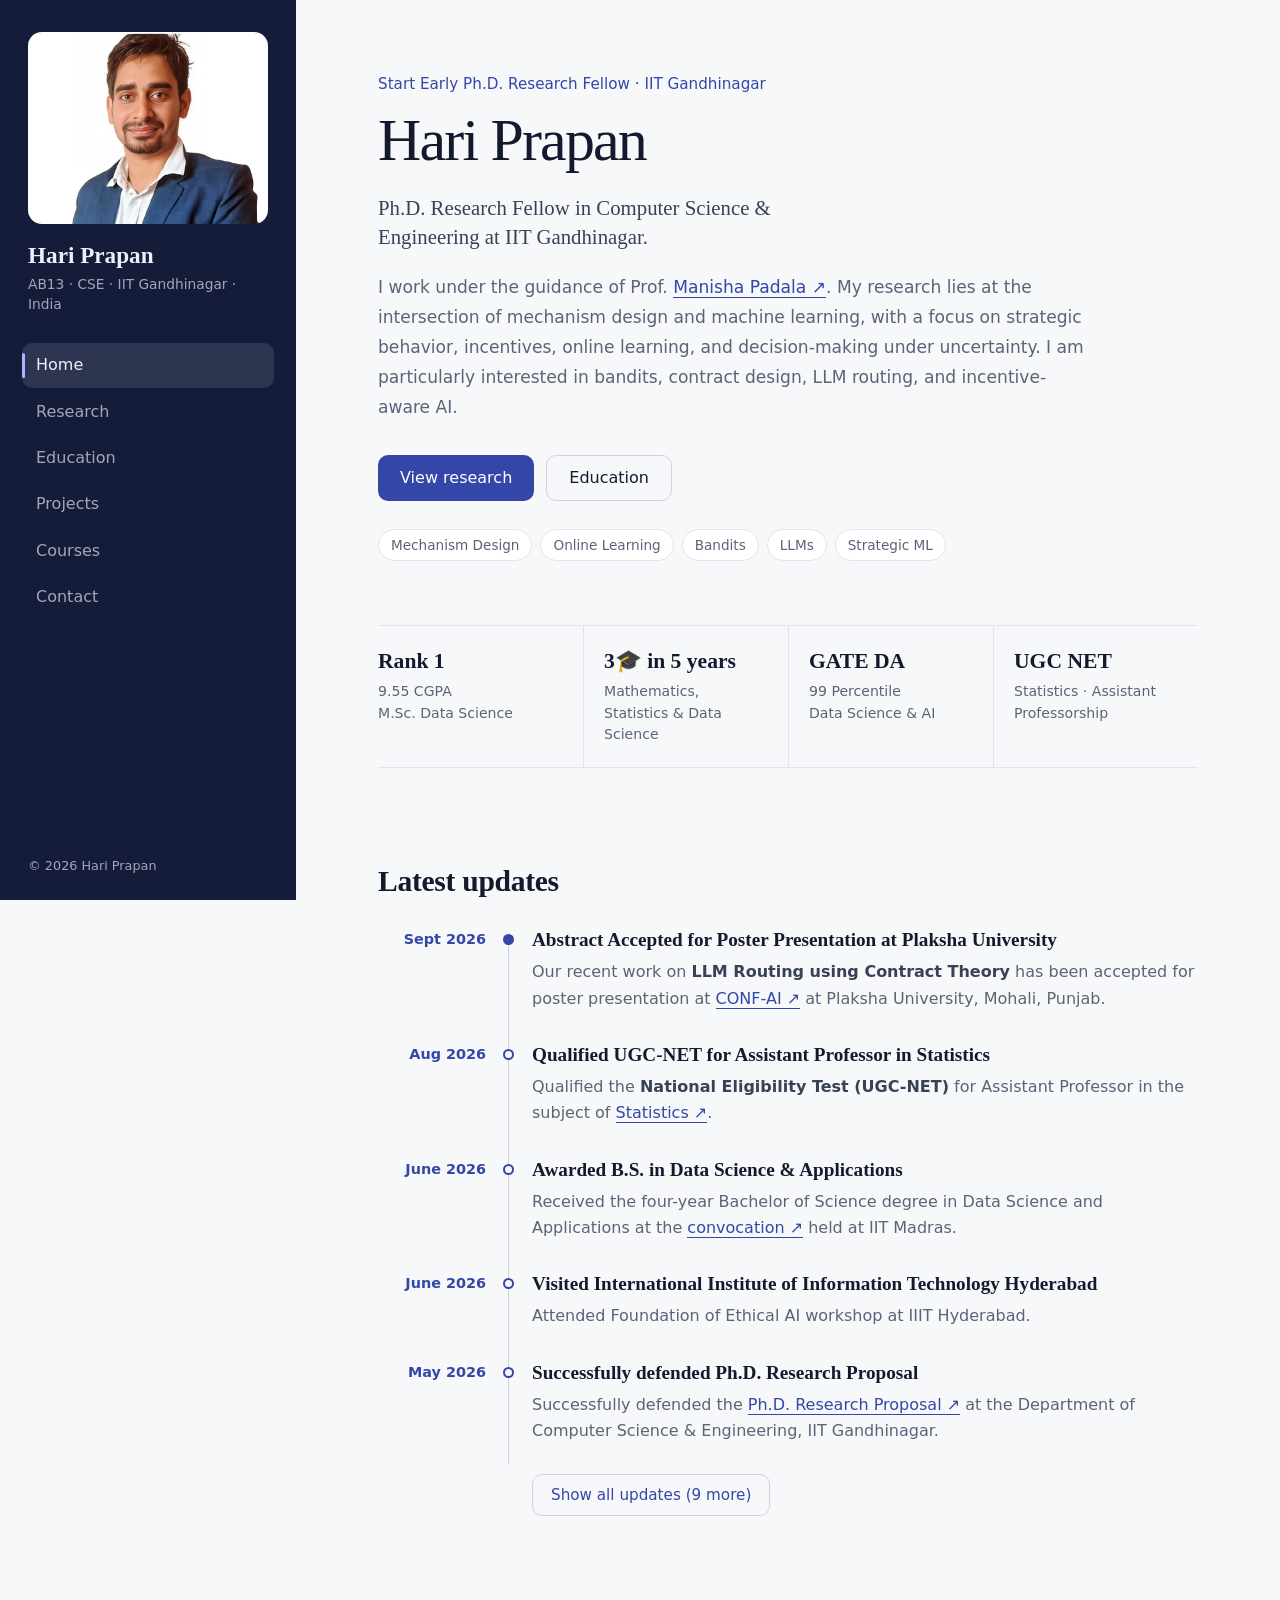
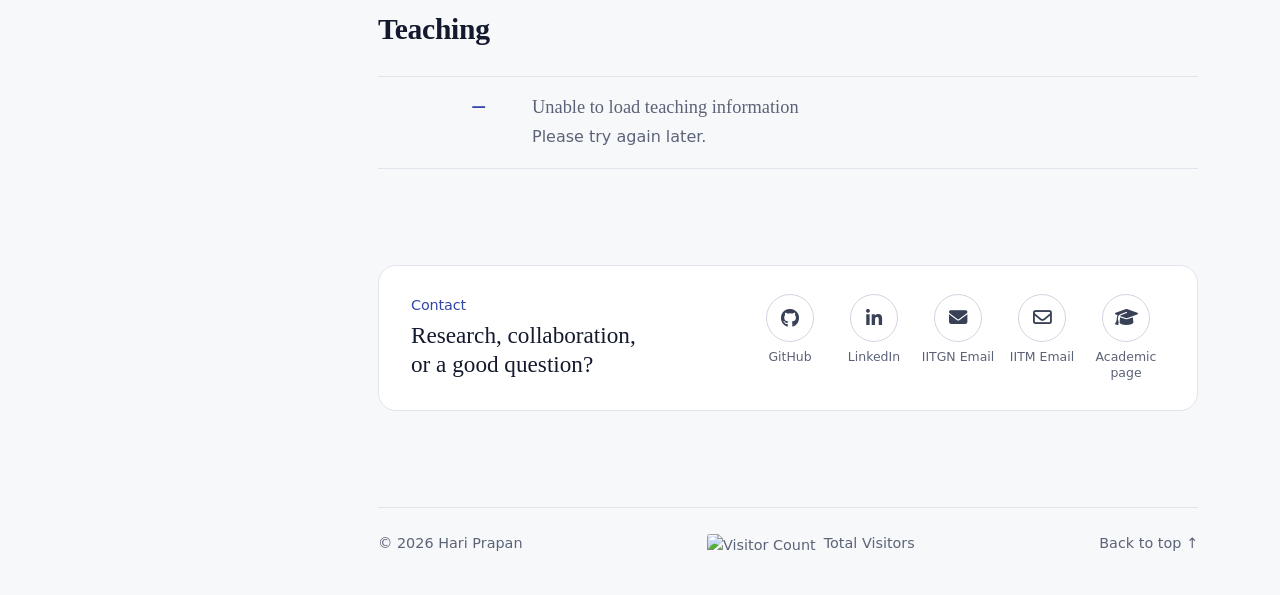
==== commit fbd6d37d: "Update index.html" ====
--- a/index.html
+++ b/index.html
@@ -69,7 +69,7 @@
           </div>
           <div class="stat">
             <dt>3🎓 in 5 years</dt>
-            <dd>Degrees covering Maths, Stats, Programming &amp; DS/AI</dd>
+            <dd>Mathematics, Statistics &amp; Data Science</dd>
           </div>
           <div class="stat">
             <dt>GATE DA</dt>
--- a/style.css
+++ b/style.css
@@ -580,64 +580,109 @@
 .teaching-row.is-status h3 { color: var(--muted); font-weight: 500; }
 
 
-/* ---------- 10. Home: contact ---------- */
+/* ---------- 10. Home: contact (compact icon bar) ---------- */
 
 .contact {
-  display: grid;
-  grid-template-columns: minmax(0, 0.75fr) minmax(0, 1.25fr);
-  gap: 40px;
-  padding: 44px;
+  display: flex;
+  flex-wrap: wrap;
+  align-items: center;
+  justify-content: space-between;
+  gap: 24px 40px;
+  padding: 28px 32px;
   border: 1px solid var(--line);
-  border-radius: 20px;
+  border-radius: 18px;
   background: var(--surface);
 }
 
 .contact .block-title {
-  margin-bottom: 12px;
+  margin-bottom: 6px;
   color: var(--accent);
   font-family: var(--sans);
-  font-size: 0.95rem;
+  font-size: 0.9rem;
   font-weight: 500;
 }
 
 .contact-title {
   font-family: var(--serif);
-  font-size: clamp(1.7rem, 3.2cqi, 2.3rem);
-  font-weight: 500;
-  line-height: 1.2;
-  letter-spacing: -0.01em;
-}
-
-.contact-links { display: grid; gap: 8px; }
+  font-size: 1.45rem;
+  font-weight: 500;
+  line-height: 1.25;
+}
+
+.contact-links {
+  display: flex;
+  flex-wrap: wrap;
+  gap: 6px;
+}
 
 .contact-links a {
+  position: relative;
+  display: flex;
+  flex-direction: column;
+  align-items: center;
+  gap: 7px;
+  width: 78px;
+}
+
+.contact-icon {
   display: grid;
-  grid-template-columns: 96px minmax(0, 1fr);
-  align-items: center;
-  gap: 14px;
-  min-height: 54px;
-  padding: 10px 16px;
-  border: 1px solid var(--line);
-  border-radius: 12px;
-  transition: border-color 0.2s, background 0.2s, transform 0.25s var(--ease);
-}
-
-.contact-links a:hover {
+  place-items: center;
+  width: 48px;
+  height: 48px;
+  border: 1px solid var(--line-2);
+  border-radius: 50%;
+  color: var(--ink-2);
+  font-size: 1.15rem;
+  transition: background 0.25s, color 0.25s, border-color 0.25s, transform 0.3s var(--ease);
+}
+
+.contact-links a:hover .contact-icon,
+.contact-links a:focus-visible .contact-icon {
   border-color: var(--accent);
-  background: var(--accent-bg);
-  transform: translateX(3px);
+  background: var(--accent);
+  color: #fff;
+  transform: translateY(-3px);
+}
+
+@media (prefers-color-scheme: dark) {
+  .contact-links a:hover .contact-icon,
+  .contact-links a:focus-visible .contact-icon { color: #0d111b; }
 }
 
 .contact-label {
   color: var(--muted);
-  font-size: 0.86rem;
-}
-
-.contact-value {
-  color: var(--ink);
-  font-size: 0.95rem;
-  font-weight: 500;
-  overflow-wrap: anywhere;
+  font-size: 0.78rem;
+  line-height: 1.3;
+  text-align: center;
+}
+
+/* Hover tooltip shows the full address */
+.contact-links a::after {
+  content: attr(data-tip);
+  position: absolute;
+  bottom: calc(100% + 8px);
+  left: 50%;
+  z-index: 5;
+  padding: 5px 10px;
+  border-radius: 7px;
+  background: var(--ink);
+  color: var(--bg);
+  font-size: 0.8rem;
+  white-space: nowrap;
+  opacity: 0;
+  pointer-events: none;
+  transform: translate(-50%, 4px);
+  transition: opacity 0.2s, transform 0.2s var(--ease);
+}
+
+.contact-links a:hover::after,
+.contact-links a:focus-visible::after {
+  opacity: 1;
+  transform: translate(-50%, 0);
+}
+
+@media (hover: none) {
+  .contact-links a::after { display: none; }
 }
 
 
@@ -1131,7 +1176,6 @@
 }
 
 @container (max-width: 720px) {
-  .contact { grid-template-columns: 1fr; gap: 28px; padding: 30px; }
   .course-list { columns: 1; }
   .course-panel { padding: 26px 22px 18px; }
   .project-index ol { grid-template-columns: 1fr; }
@@ -1157,7 +1201,9 @@
   .paper { padding: 28px 0; row-gap: 12px; }
 
   .contact { padding: 24px 18px; }
-  .contact-links a { grid-template-columns: 1fr; gap: 2px; }
+  .contact-links { width: 100%; justify-content: space-between; gap: 0; }
+  .contact-links a { width: 20%; }
+  .contact-icon { width: 46px; height: 46px; }
 
   .degree-body { padding: 22px 20px 24px; }
 }
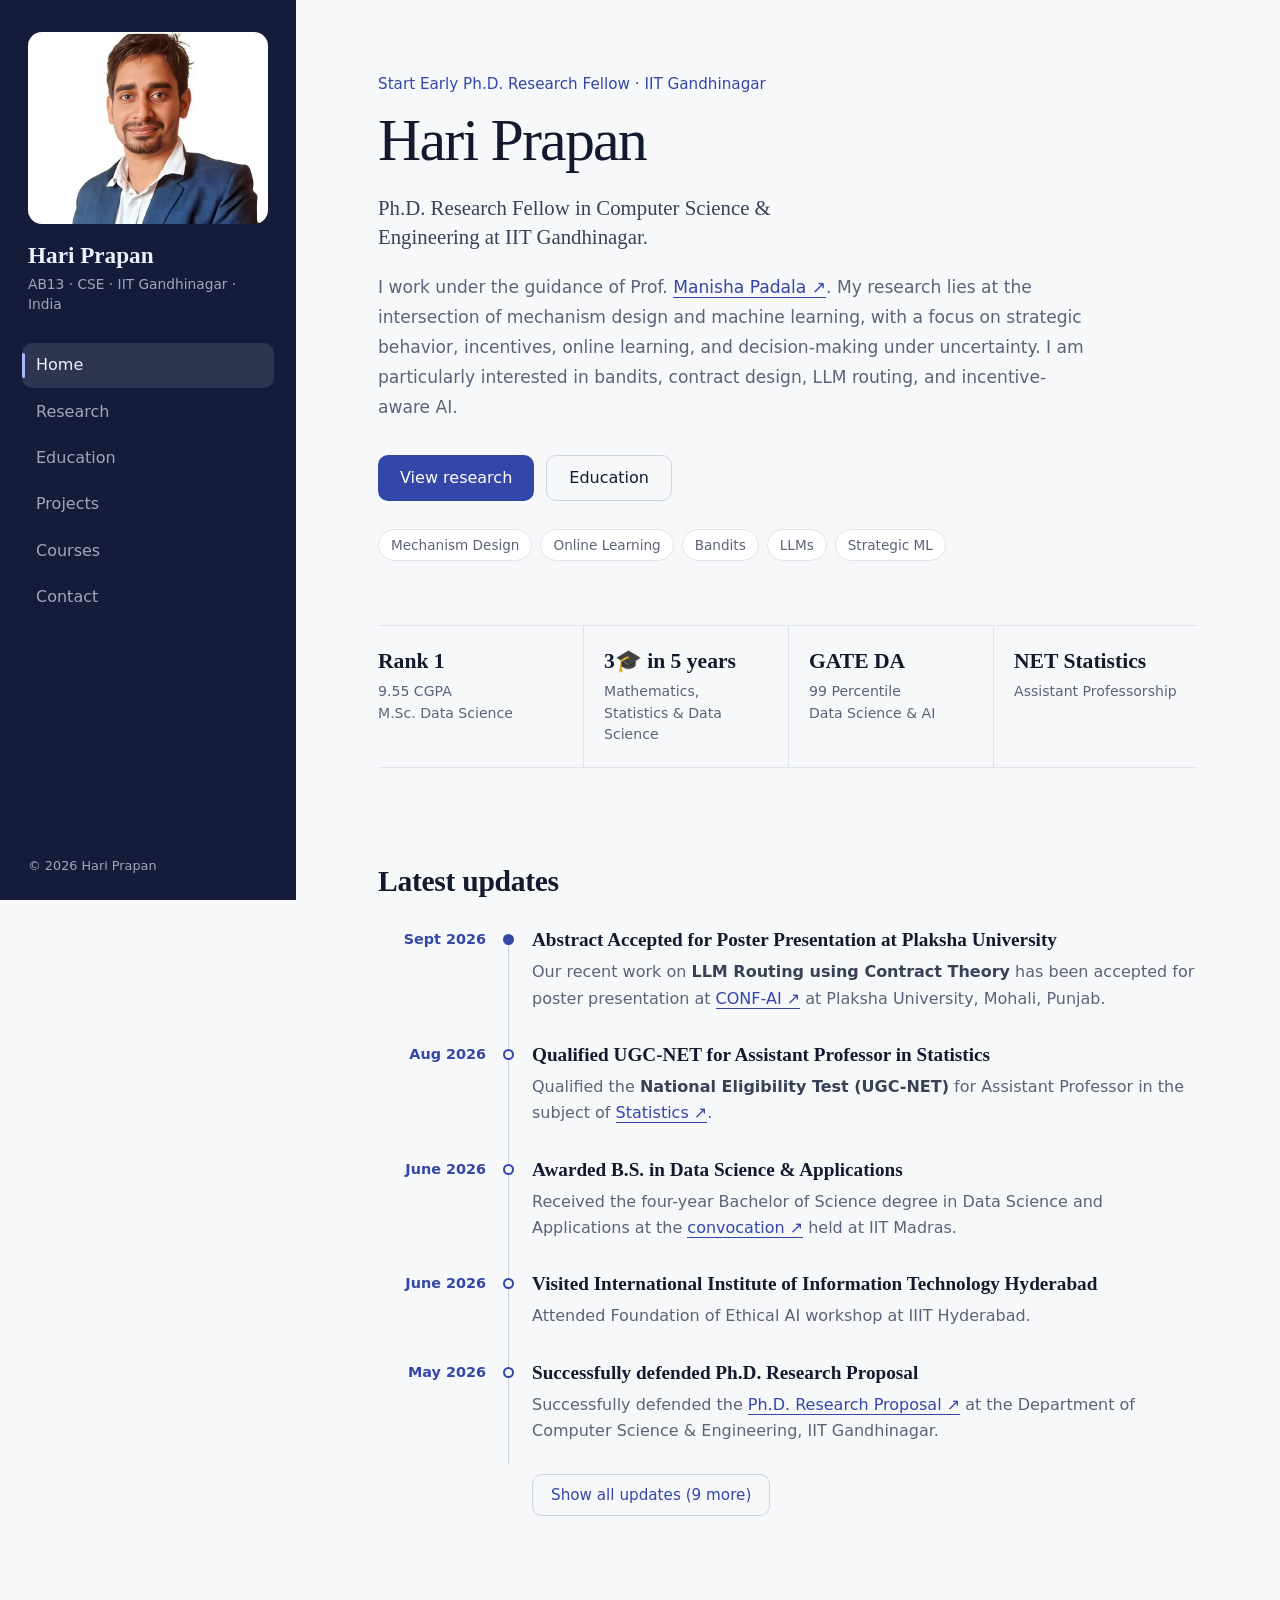
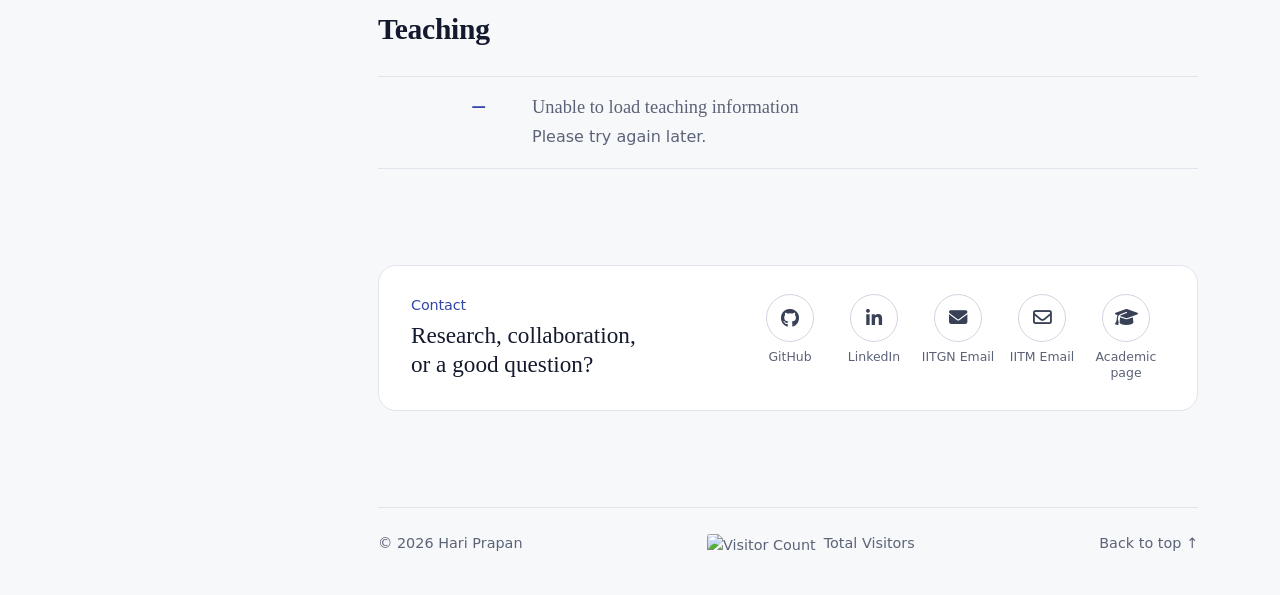
==== commit 590b0f77: "Update index.html" ====
--- a/index.html
+++ b/index.html
@@ -76,8 +76,8 @@
             <dd>99 Percentile <br/> Data Science &amp; AI</dd>
           </div>
           <div class="stat">
-            <dt>UGC NET</dt>
-            <dd>Statistics · Assistant Professorship</dd>
+            <dt>NET Statistics</dt>
+            <dd>Assistant Professorship</dd>
           </div>
       </dl>
     </section>
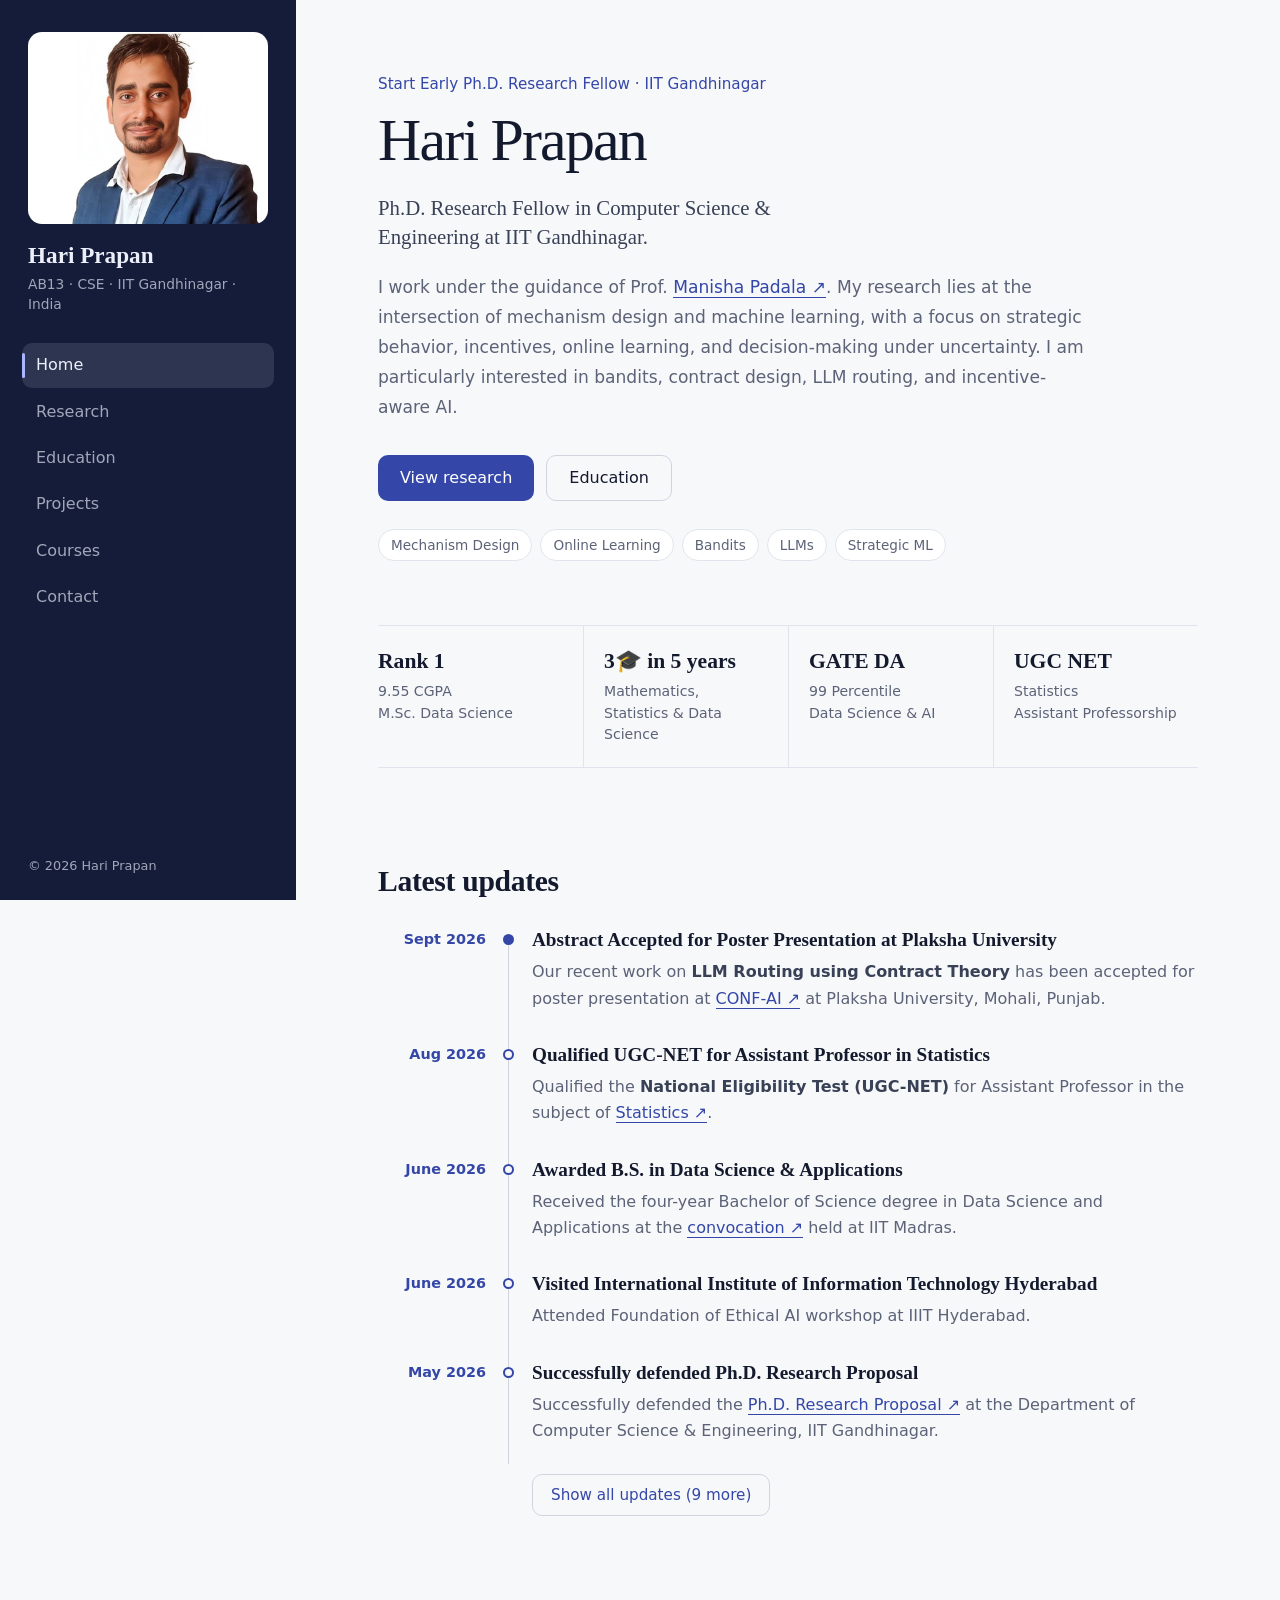
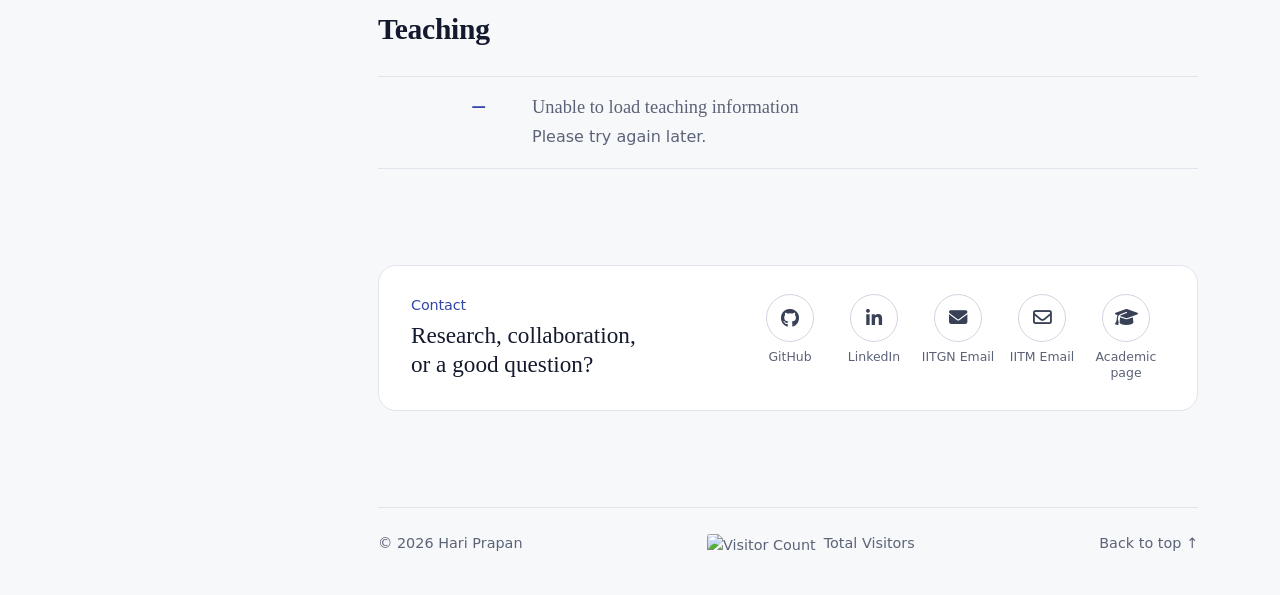
==== commit 6cc07012: "Update index.html" ====
--- a/index.html
+++ b/index.html
@@ -76,8 +76,8 @@
             <dd>99 Percentile <br/> Data Science &amp; AI</dd>
           </div>
           <div class="stat">
-            <dt>NET Statistics</dt>
-            <dd>Assistant Professorship</dd>
+            <dt>UGC NET</dt>
+            <dd>Statistics <br> Assistant Professorship</dd>
           </div>
       </dl>
     </section>
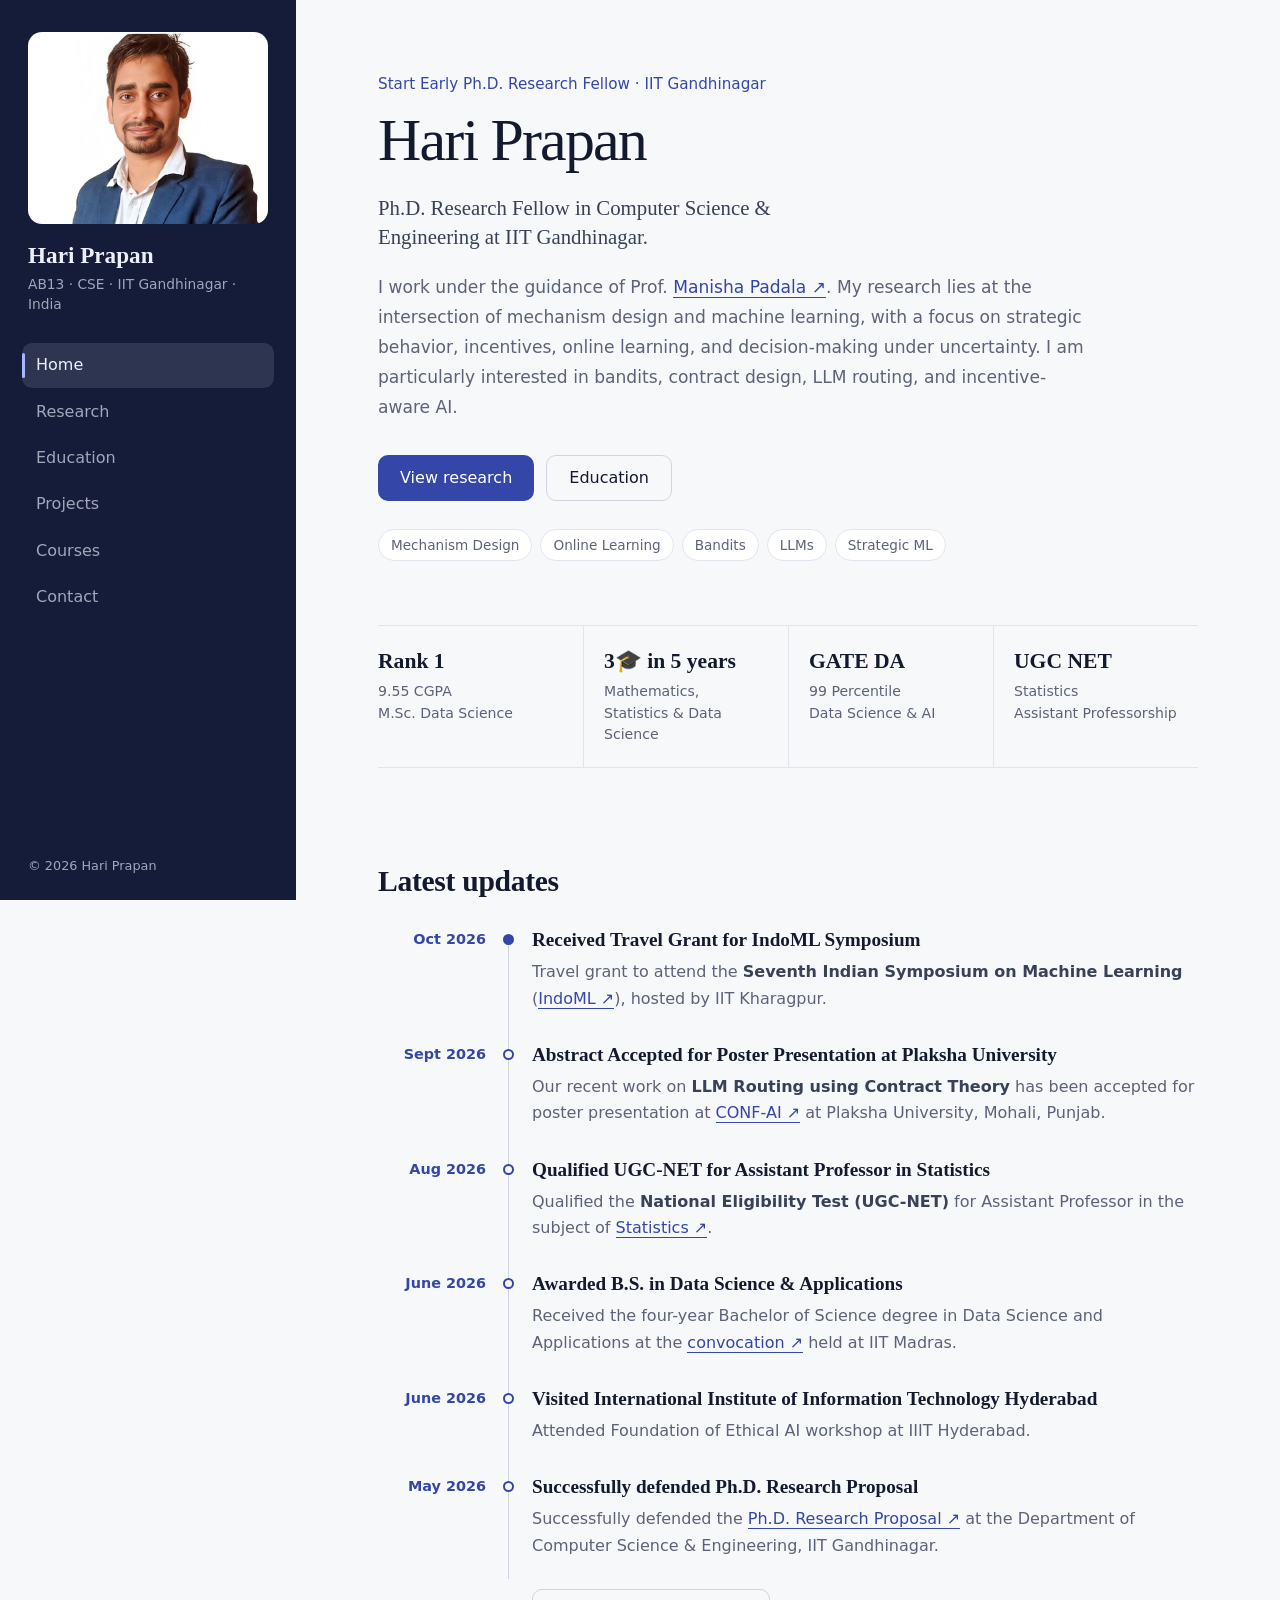
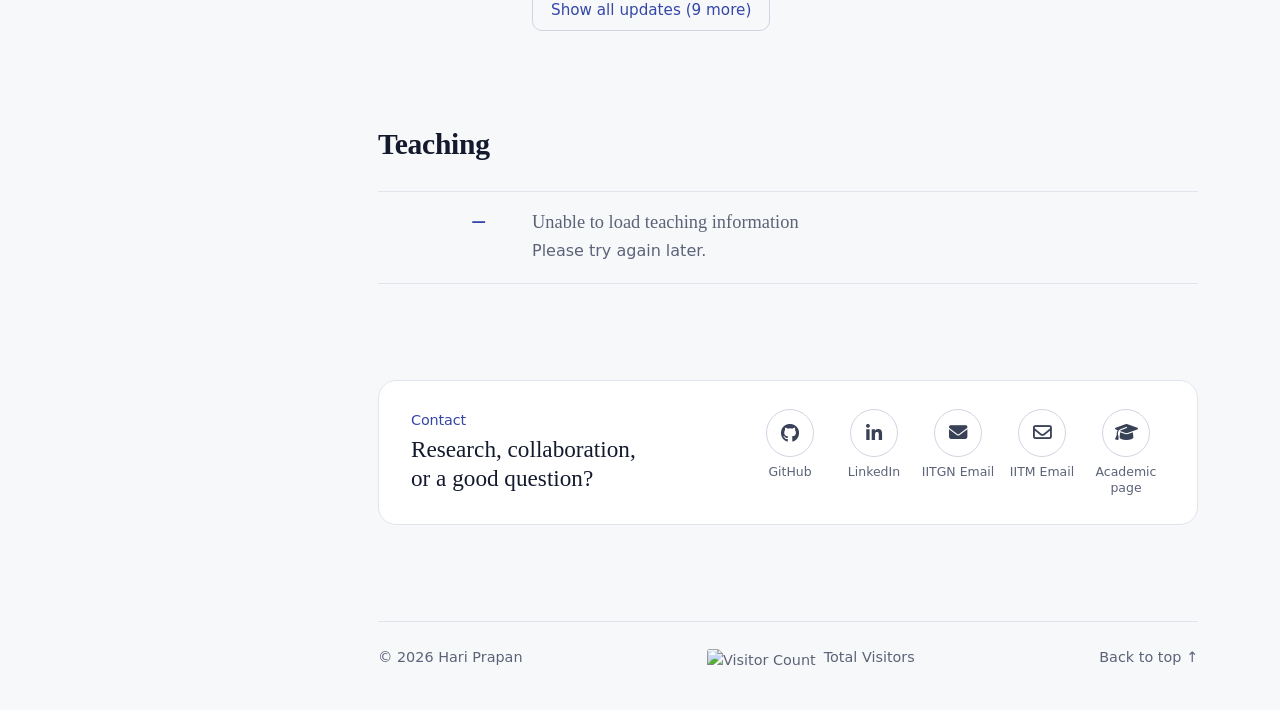
==== commit 24b63878: "Update index.html" ====
--- a/index.html
+++ b/index.html
@@ -88,6 +88,11 @@
     <section class="block" id="updates">
       <h2 class="block-title">Latest updates</h2>
       <ol class="timeline" id="update-list">
+        <li>
+         <time>Oct 2026</time>
+           <h3>Received Travel Grant for IndoML Symposium</h3>
+          <p>Travel grant to attend the <strong>Seventh Indian Symposium on Machine Learning</strong> (<a href="https://indoml.in/" rel="noreferrer" target="_blank">IndoML ↗</a>), hosted by IIT Kharagpur.</p>
+        </li>
           <li>
             <time>Sept 2026</time>
             <h3>Abstract Accepted for Poster Presentation at Plaksha University</h3>
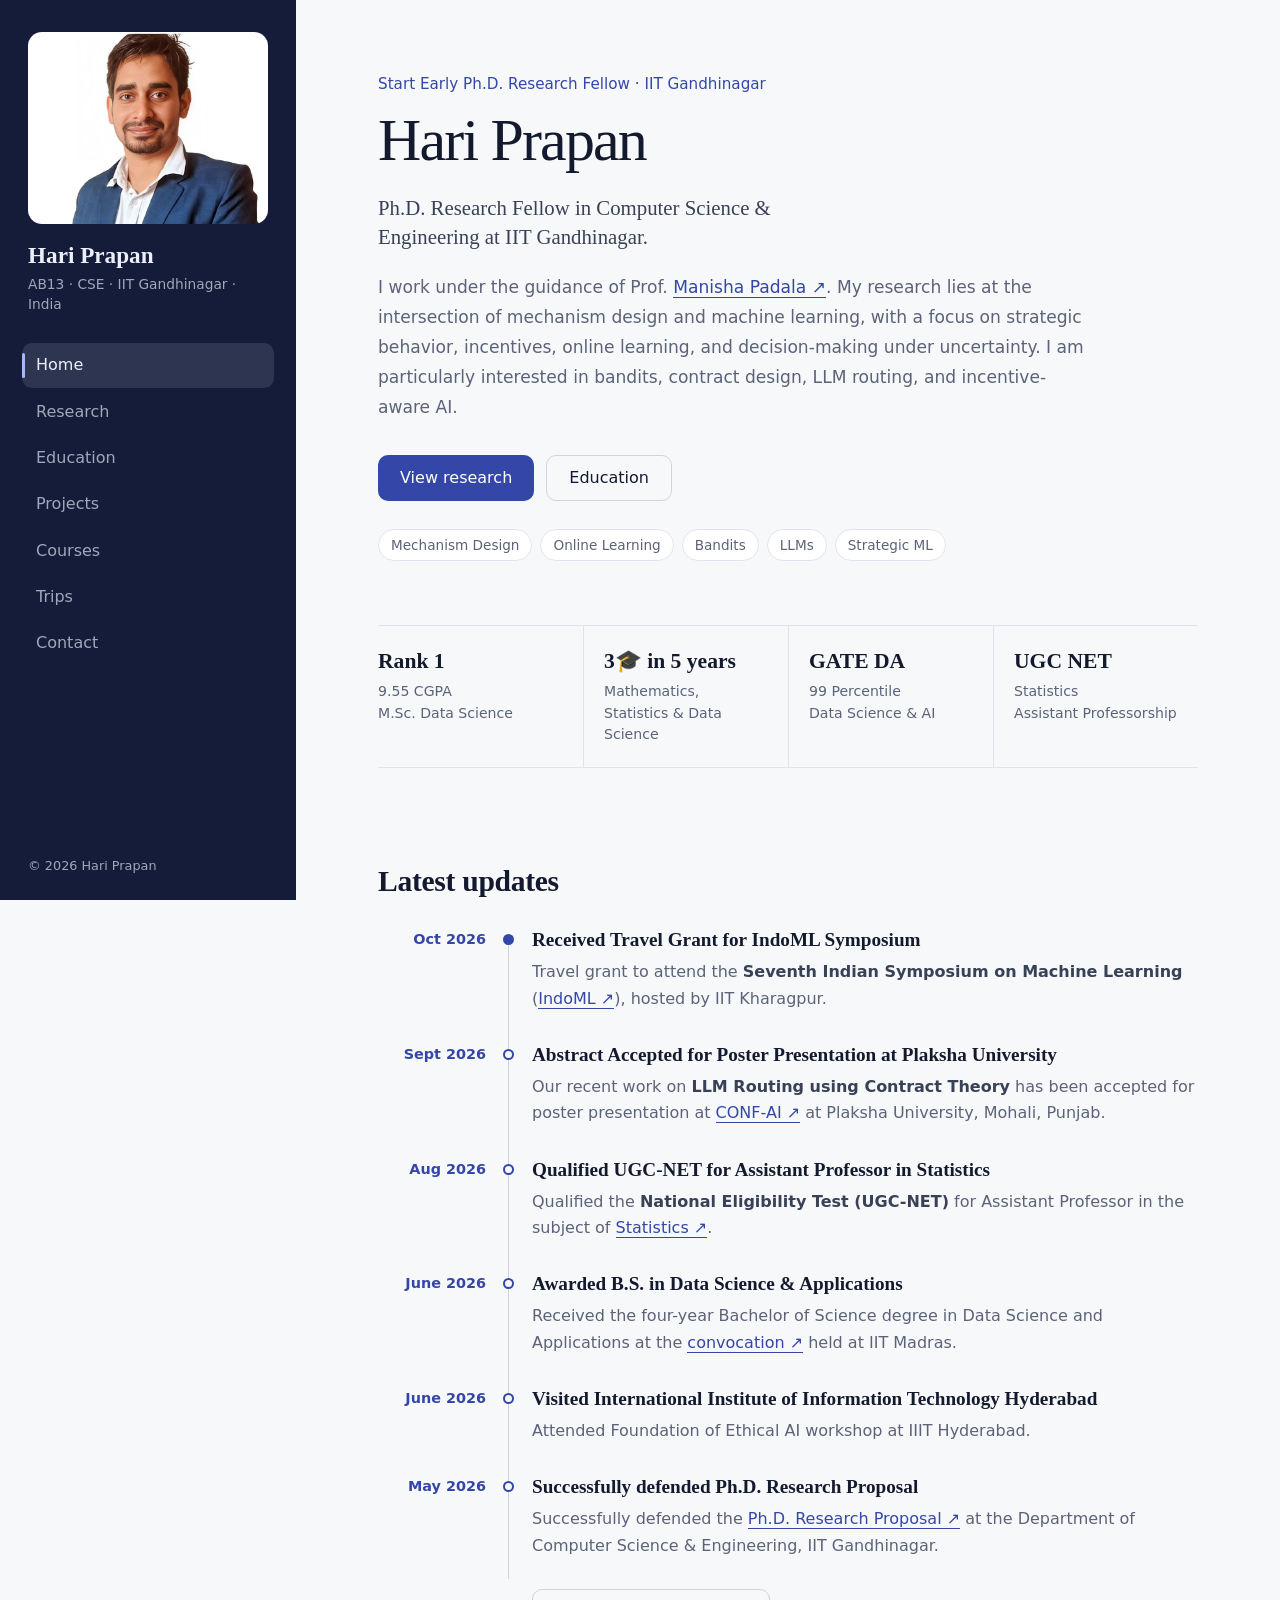
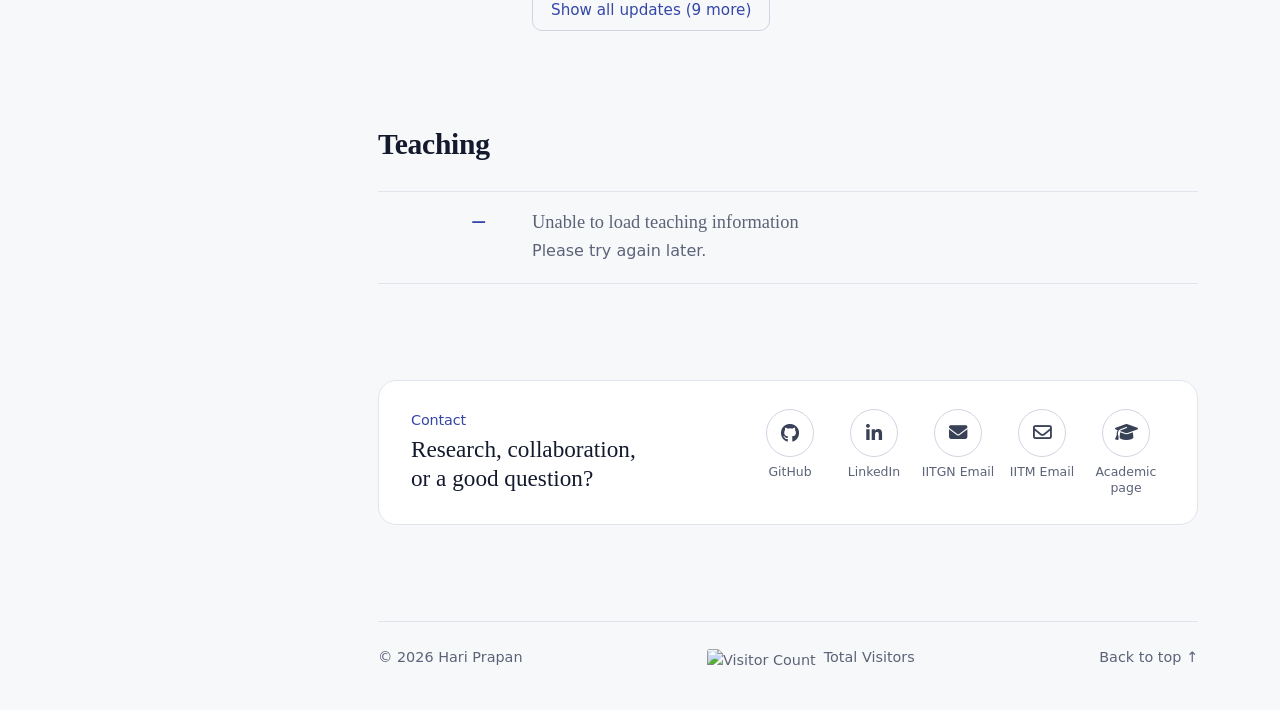
==== commit 719fdf5d: "Add files via upload" ====
--- a/index.html
+++ b/index.html
@@ -40,6 +40,7 @@
         <a href="education/">Education</a>
         <a href="projects/">Projects</a>
         <a href="courses/">Courses</a>
+        <a href="trips/">Trips</a>
         <a href="index.html#contact">Contact</a>
     </nav>
     <p class="sidebar-foot">&copy; 2026 Hari Prapan</p>
